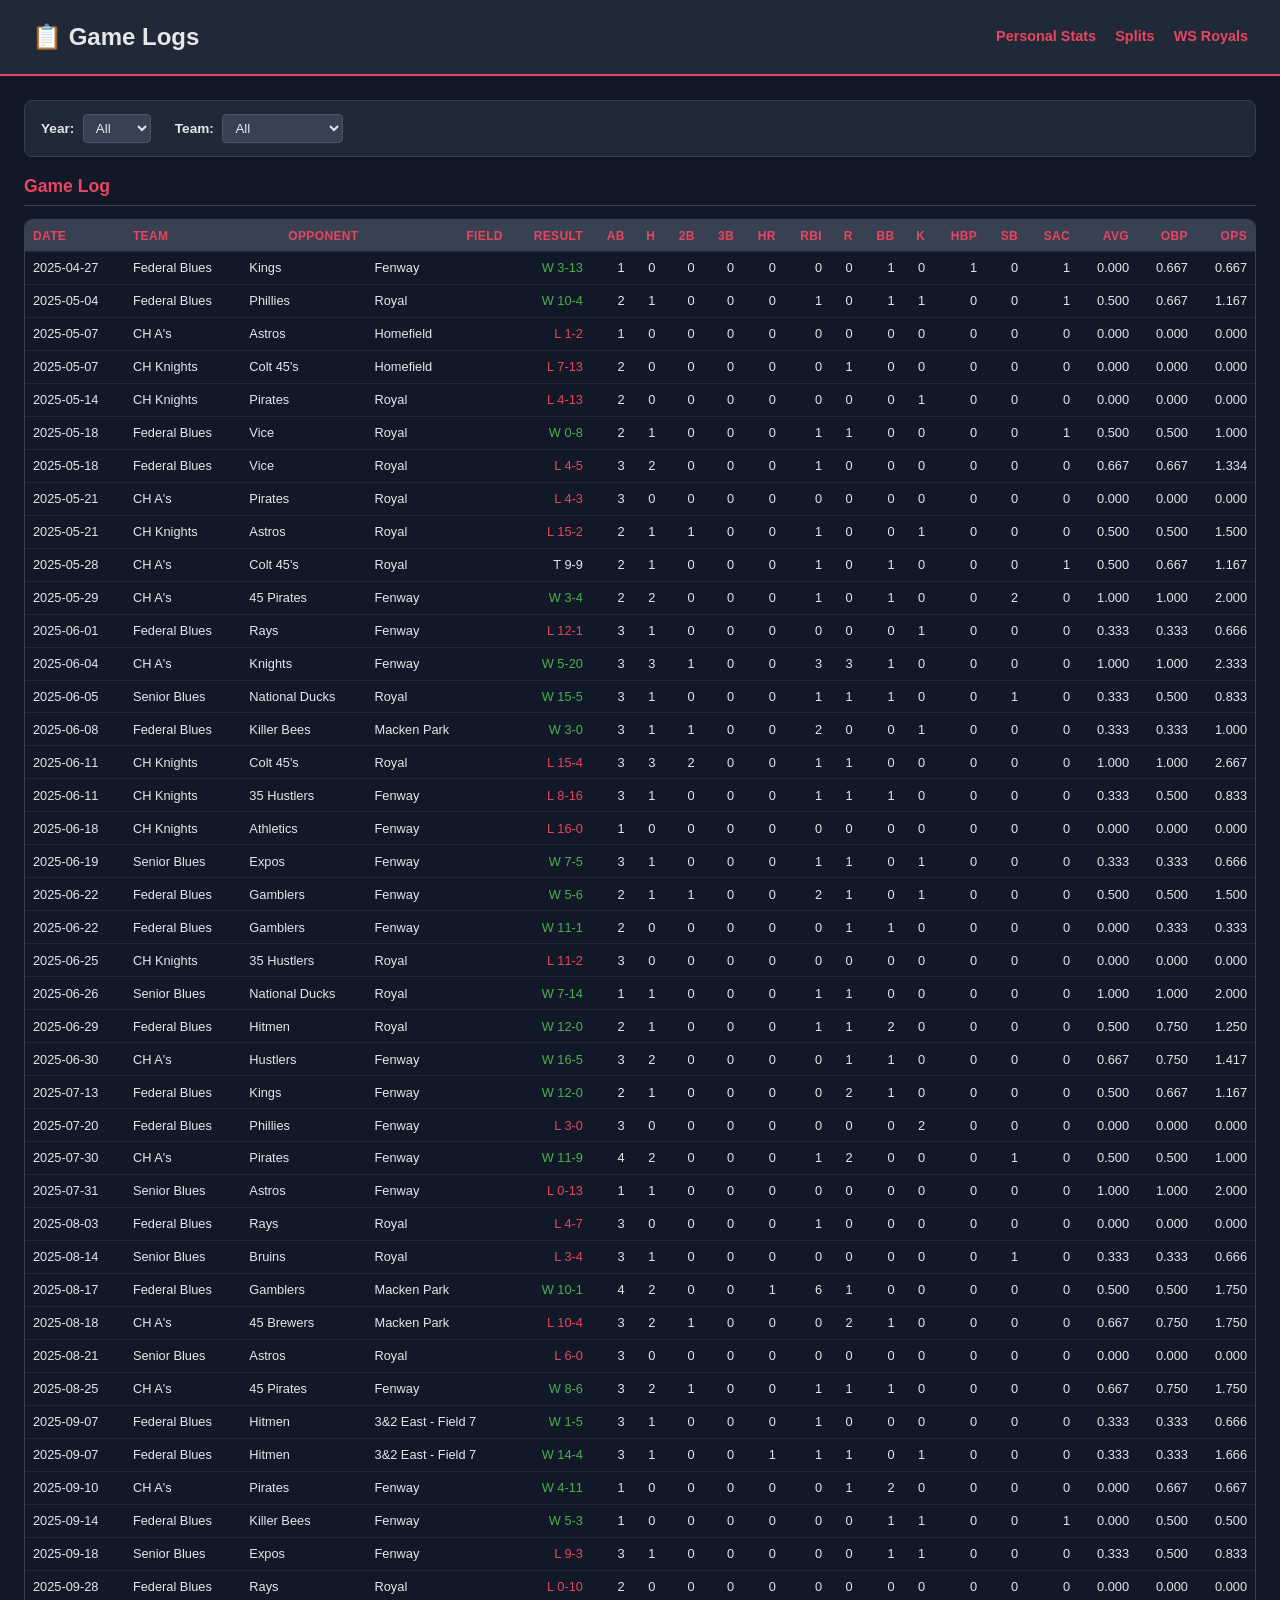
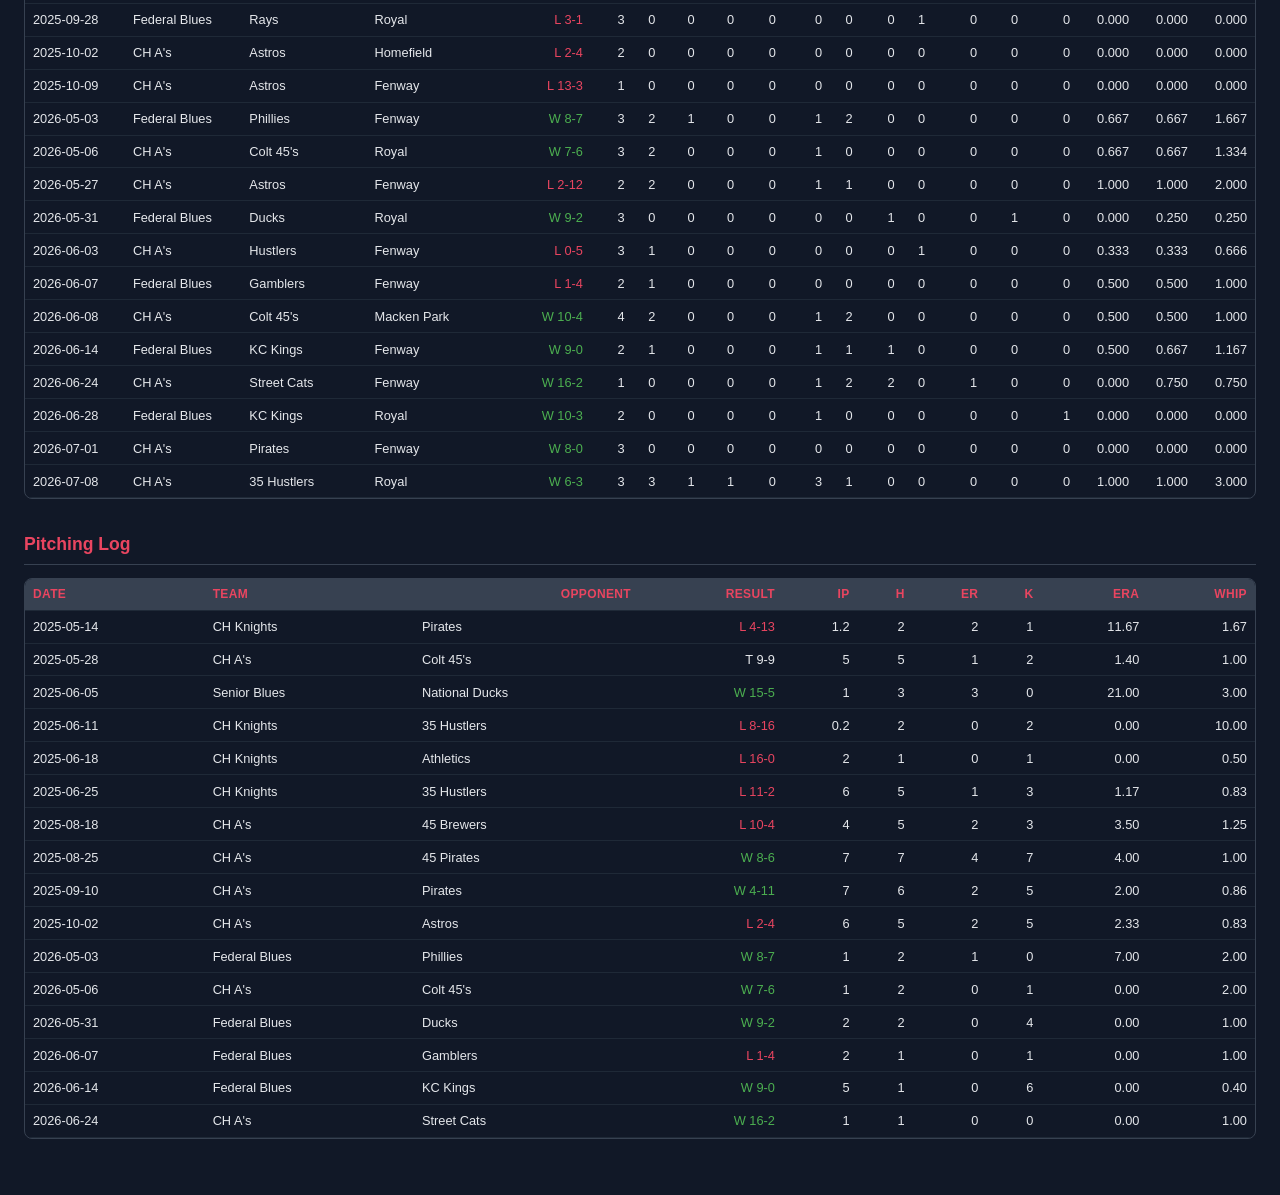
==== gamelogs/index.html @ 68cb5c36 "Splits: dedicated page, fix field/opponent names, add nav links - Created splits.html as its own pag" ====
<!DOCTYPE html>
<html lang="en">
<head>
  <meta charset="UTF-8">
  <meta name="viewport" content="width=device-width, initial-scale=1.0">
  <title>Game Logs - Baseball Stats</title>
  <link rel="stylesheet" href="../css/style.css">
</head>
<body>
  <header>
    <h1>📋 Game Logs</h1>
    <nav>
      <a href="../">Personal Stats</a>
      <a href="../splits.html">Splits</a>
      <a href="../royals/">WS Royals</a>
    </nav>
  </header>

  <main>
    <section id="filters">
      <label>Year:
        <select id="yearFilter"><option value="">All</option></select>
      </label>
      <label>Team:
        <select id="teamFilter"><option value="">All</option></select>
      </label>
    </section>

    <section id="gamelog">
      <h2>Game Log</h2>
      <div class="table-wrap">
        <table id="gamelogTable">
          <thead><tr>
            <th>Date</th><th>Team</th><th>Opponent</th><th>Field</th><th>Result</th>
            <th>AB</th><th>H</th><th>2B</th><th>3B</th><th>HR</th>
            <th>RBI</th><th>R</th><th>BB</th><th>K</th><th>HBP</th>
            <th>SB</th><th>SAC</th><th>AVG</th><th>OBP</th><th>OPS</th>
          </tr></thead>
          <tbody></tbody>
        </table>
      </div>
    </section>

    <section id="pitchingLog" style="display:none">
      <h2>Pitching Log</h2>
      <div class="table-wrap">
        <table id="pitchingLogTable">
          <thead><tr>
            <th>Date</th><th>Team</th><th>Opponent</th><th>Result</th>
            <th>IP</th><th>H</th><th>ER</th><th>K</th><th>ERA</th><th>WHIP</th>
          </tr></thead>
          <tbody></tbody>
        </table>
      </div>
    </section>
  </main>

  <script>
    const GAME_YEARS = [2025, 2026];
    let allGames = [];

    async function init() {
      const results = await Promise.all(
        GAME_YEARS.map(y => fetch(`../data/personal/games/${y}.json`).then(r => r.ok ? r.json() : []).catch(() => []))
      );
      GAME_YEARS.forEach((y, i) => {
        results[i].forEach(g => allGames.push({...g, year: y}));
      });
      populateFilters();
      render();
      document.getElementById('yearFilter').addEventListener('change', render);
      document.getElementById('teamFilter').addEventListener('change', render);
    }

    function populateFilters() {
      const years = [...new Set(allGames.map(g => g.year))].sort();
      const teams = [...new Set(allGames.map(g => g.team))].sort();
      const yf = document.getElementById('yearFilter');
      years.forEach(y => { const o = document.createElement('option'); o.value = y; o.textContent = y; yf.appendChild(o); });
      const tf = document.getElementById('teamFilter');
      teams.forEach(t => { const o = document.createElement('option'); o.value = t; o.textContent = t; tf.appendChild(o); });
    }

    function render() {
      const year = document.getElementById('yearFilter').value;
      const team = document.getElementById('teamFilter').value;
      const filtered = allGames.filter(g => {
        if (year && g.year !== +year) return false;
        if (team && g.team !== team) return false;
        return true;
      });

      // Batting
      const tbody = document.querySelector('#gamelogTable tbody');
      tbody.innerHTML = filtered.map(g => {
        const avg = g.ab ? (g.h / g.ab).toFixed(3) : '-';
        const pa = g.ab + (g.bb || 0) + (g.hb || 0);
        const obp = pa ? ((g.h + (g.bb || 0) + (g.hb || 0)) / pa).toFixed(3) : '-';
        const tb = g.h + (g['2b'] || 0) + 2 * (g['3b'] || 0) + 3 * (g.hr || 0);
        const slg = g.ab ? tb / g.ab : 0;
        const ops = pa ? (parseFloat(obp) + slg).toFixed(3) : '-';
        const cls = g.result && g.result.startsWith('W') ? 'color:#4caf50' : g.result && g.result.startsWith('L') ? 'color:#e94560' : '';
        return `<tr>
          <td style="text-align:left">${g.date}</td><td style="text-align:left">${g.team}</td>
          <td style="text-align:left">${g.opponent}</td><td style="text-align:left">${g.field || ''}</td>
          <td style="${cls}">${g.result || ''}</td>
          <td>${g.ab}</td><td>${g.h}</td><td>${g['2b']}</td><td>${g['3b']}</td><td>${g.hr}</td>
          <td>${g.rbi}</td><td>${g.r}</td><td>${g.bb}</td><td>${g.k}</td><td>${g.hb}</td>
          <td>${g.sb}</td><td>${g.s}</td><td>${avg}</td><td>${obp}</td><td>${ops}</td>
        </tr>`;
      }).join('');

      // Pitching
      const pitched = filtered.filter(g => g.pitching);
      const pitchSection = document.getElementById('pitchingLog');
      if (pitched.length) {
        pitchSection.style.display = '';
        const ptbody = document.querySelector('#pitchingLogTable tbody');
        ptbody.innerHTML = pitched.map(g => {
          const p = g.pitching;
          const era = p.ip ? ((p.er * 7) / p.ip).toFixed(2) : '-';
          const whip = p.ip ? ((p.h + (p.bb || 0)) / p.ip).toFixed(2) : '-';
          const cls = g.result && g.result.startsWith('W') ? 'color:#4caf50' : g.result && g.result.startsWith('L') ? 'color:#e94560' : '';
          return `<tr>
            <td style="text-align:left">${g.date}</td><td style="text-align:left">${g.team}</td>
            <td style="text-align:left">${g.opponent}</td><td style="${cls}">${g.result || ''}</td>
            <td>${p.ip}</td><td>${p.h}</td><td>${p.er}</td><td>${p.k}</td><td>${era}</td><td>${whip}</td>
          </tr>`;
        }).join('');
      } else {
        pitchSection.style.display = 'none';
      }
    }

    init();
  </script>
</body>
</html>
---- css/style.css ----
* { margin: 0; padding: 0; box-sizing: border-box; }

body {
  font-family: -apple-system, BlinkMacSystemFont, 'Segoe UI', sans-serif;
  background: #111827;
  color: #e5e7eb;
  line-height: 1.5;
}

header {
  background: #1f2937;
  padding: 1.2rem 2rem;
  border-bottom: 2px solid #e94560;
  display: flex;
  align-items: center;
  justify-content: space-between;
  flex-wrap: wrap;
  gap: 0.5rem;
}

header h1 { font-size: 1.5rem; }

nav { display: flex; gap: 1.2rem; flex-wrap: wrap; }
nav a {
  color: #e94560;
  text-decoration: none;
  font-weight: 600;
  font-size: 0.9rem;
}
nav a:hover { text-decoration: underline; }

main { max-width: 1400px; margin: 0 auto; padding: 1.5rem; }

/* Hero */
.hero {
  display: grid;
  grid-template-columns: repeat(auto-fit, minmax(100px, 1fr));
  gap: 0.6rem;
  margin-bottom: 1.5rem;
  padding: 1rem;
  background: #1f2937;
  border-radius: 10px;
  border: 1px solid #374151;
}

.hero .stat-card {
  background: transparent;
  padding: 0.5rem;
}

/* Tabs */
.tabs {
  display: flex;
  gap: 0;
  margin-bottom: 1.5rem;
  border-bottom: 2px solid #374151;
}

.tab-btn {
  padding: 0.7rem 1.5rem;
  background: transparent;
  border: none;
  color: #9ca3af;
  font-size: 0.95rem;
  font-weight: 600;
  cursor: pointer;
  border-bottom: 2px solid transparent;
  margin-bottom: -2px;
  transition: color 0.2s, border-color 0.2s;
}

.tab-btn:hover { color: #e5e7eb; }
.tab-btn.active {
  color: #e94560;
  border-bottom-color: #e94560;
}

.tab-content { display: none; }
.tab-content.active { display: block; }

/* Sections */
section { margin-bottom: 2rem; }

h2 {
  color: #e94560;
  margin-bottom: 0.8rem;
  font-size: 1.1rem;
  border-bottom: 1px solid #374151;
  padding-bottom: 0.4rem;
}

/* Filters */
#filters {
  display: flex;
  gap: 1.5rem;
  align-items: center;
  flex-wrap: wrap;
  padding: 0.8rem 1rem;
  background: #1f2937;
  border-radius: 8px;
  margin-bottom: 1rem;
  border: 1px solid #374151;
}

#filters label { font-weight: 600; font-size: 0.85rem; }

#filters select, #filters input[type="checkbox"] {
  background: #374151;
  color: #e5e7eb;
  border: 1px solid #4b5563;
  padding: 0.3rem 0.5rem;
  border-radius: 4px;
  margin-left: 0.3rem;
}

/* Tables */
.table-wrap { overflow-x: auto; border-radius: 8px; border: 1px solid #374151; }

table {
  width: 100%;
  border-collapse: collapse;
  font-size: 0.8rem;
}

th, td {
  padding: 0.4rem 0.5rem;
  text-align: right;
  white-space: nowrap;
  border-bottom: 1px solid #1f2937;
}

th {
  background: #374151;
  color: #e94560;
  cursor: pointer;
  position: sticky;
  top: 0;
  user-select: none;
  font-size: 0.75rem;
  text-transform: uppercase;
  letter-spacing: 0.03em;
}
th:hover { background: #4b5563; }
th.sort-asc::after { content: ' ▲'; }
th.sort-desc::after { content: ' ▼'; }

td:first-child, th:first-child,
td:nth-child(2), th:nth-child(2) { text-align: left; }

tr:hover { background: #1f2937; }
tr.total-row { background: #374151; font-weight: 700; }
tr.champ-row { border-left: 3px solid gold; }
tr.expandable:hover { background: #4b5563; }

/* Stat Cards */
#totalsCard, #pitchingTotalsCard, .totals-card-grid {
  display: grid;
  grid-template-columns: repeat(auto-fill, minmax(100px, 1fr));
  gap: 0.6rem;
}

.stat-card {
  background: #1f2937;
  padding: 0.7rem;
  border-radius: 8px;
  text-align: center;
  border: 1px solid #374151;
}
.stat-card .label { font-size: 0.7rem; color: #9ca3af; text-transform: uppercase; letter-spacing: 0.05em; }
.stat-card .value { font-size: 1.3rem; font-weight: 700; color: #e94560; }

@media (max-width: 768px) {
  header { padding: 1rem; flex-direction: column; align-items: flex-start; }
  main { padding: 0.75rem; }
  #filters { flex-direction: column; gap: 0.5rem; }
  table { font-size: 0.7rem; }
  th, td { padding: 0.3rem 0.4rem; }
  .hero { grid-template-columns: repeat(3, 1fr); }
  .tab-btn { padding: 0.5rem 1rem; font-size: 0.85rem; }
}

/* Split tabs */
.split-tab {
  padding: 6px 14px;
  border-radius: 4px;
  border: 1px solid #444;
  background: transparent;
  color: #ccc;
  font-size: 0.85rem;
  cursor: pointer;
  transition: all 0.15s;
}
.split-tab:hover { background: #333; color: #fff; }
.split-tab.active { background: #4caf50; color: #fff; border-color: #4caf50; }
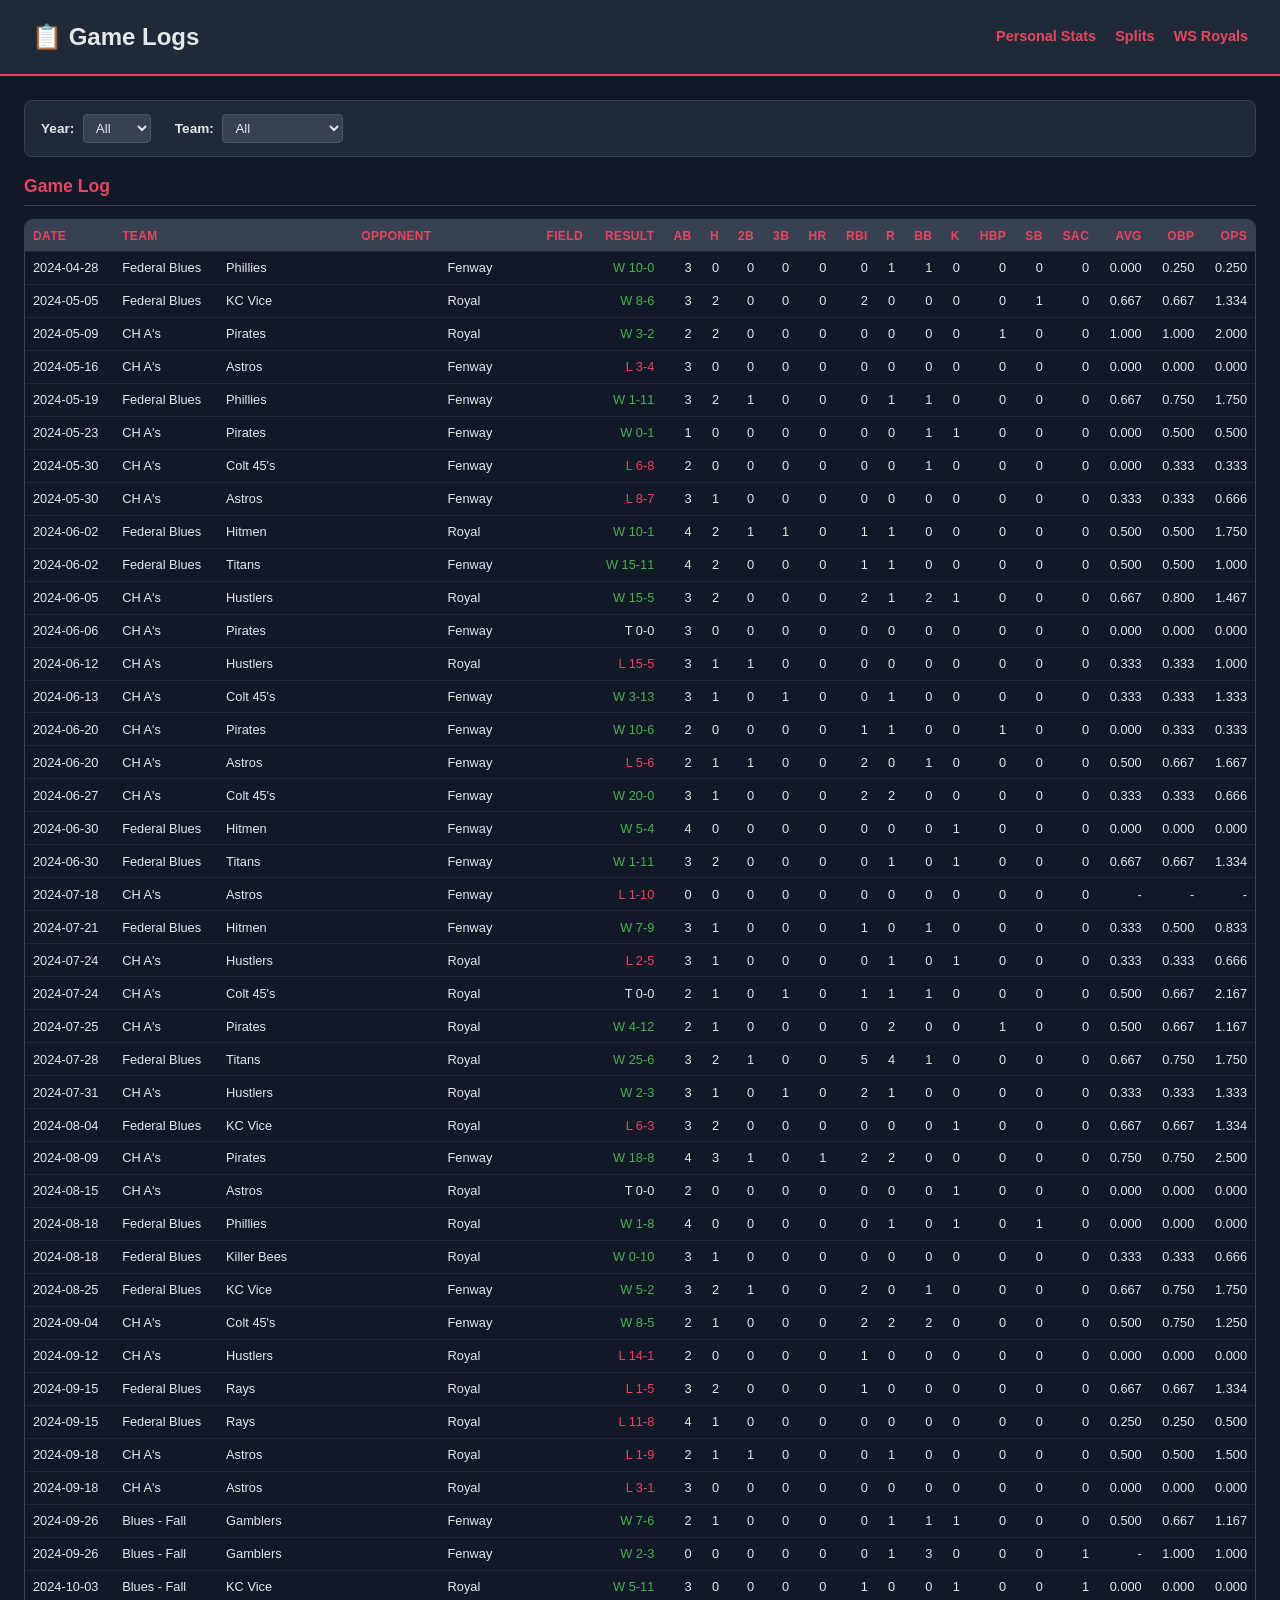
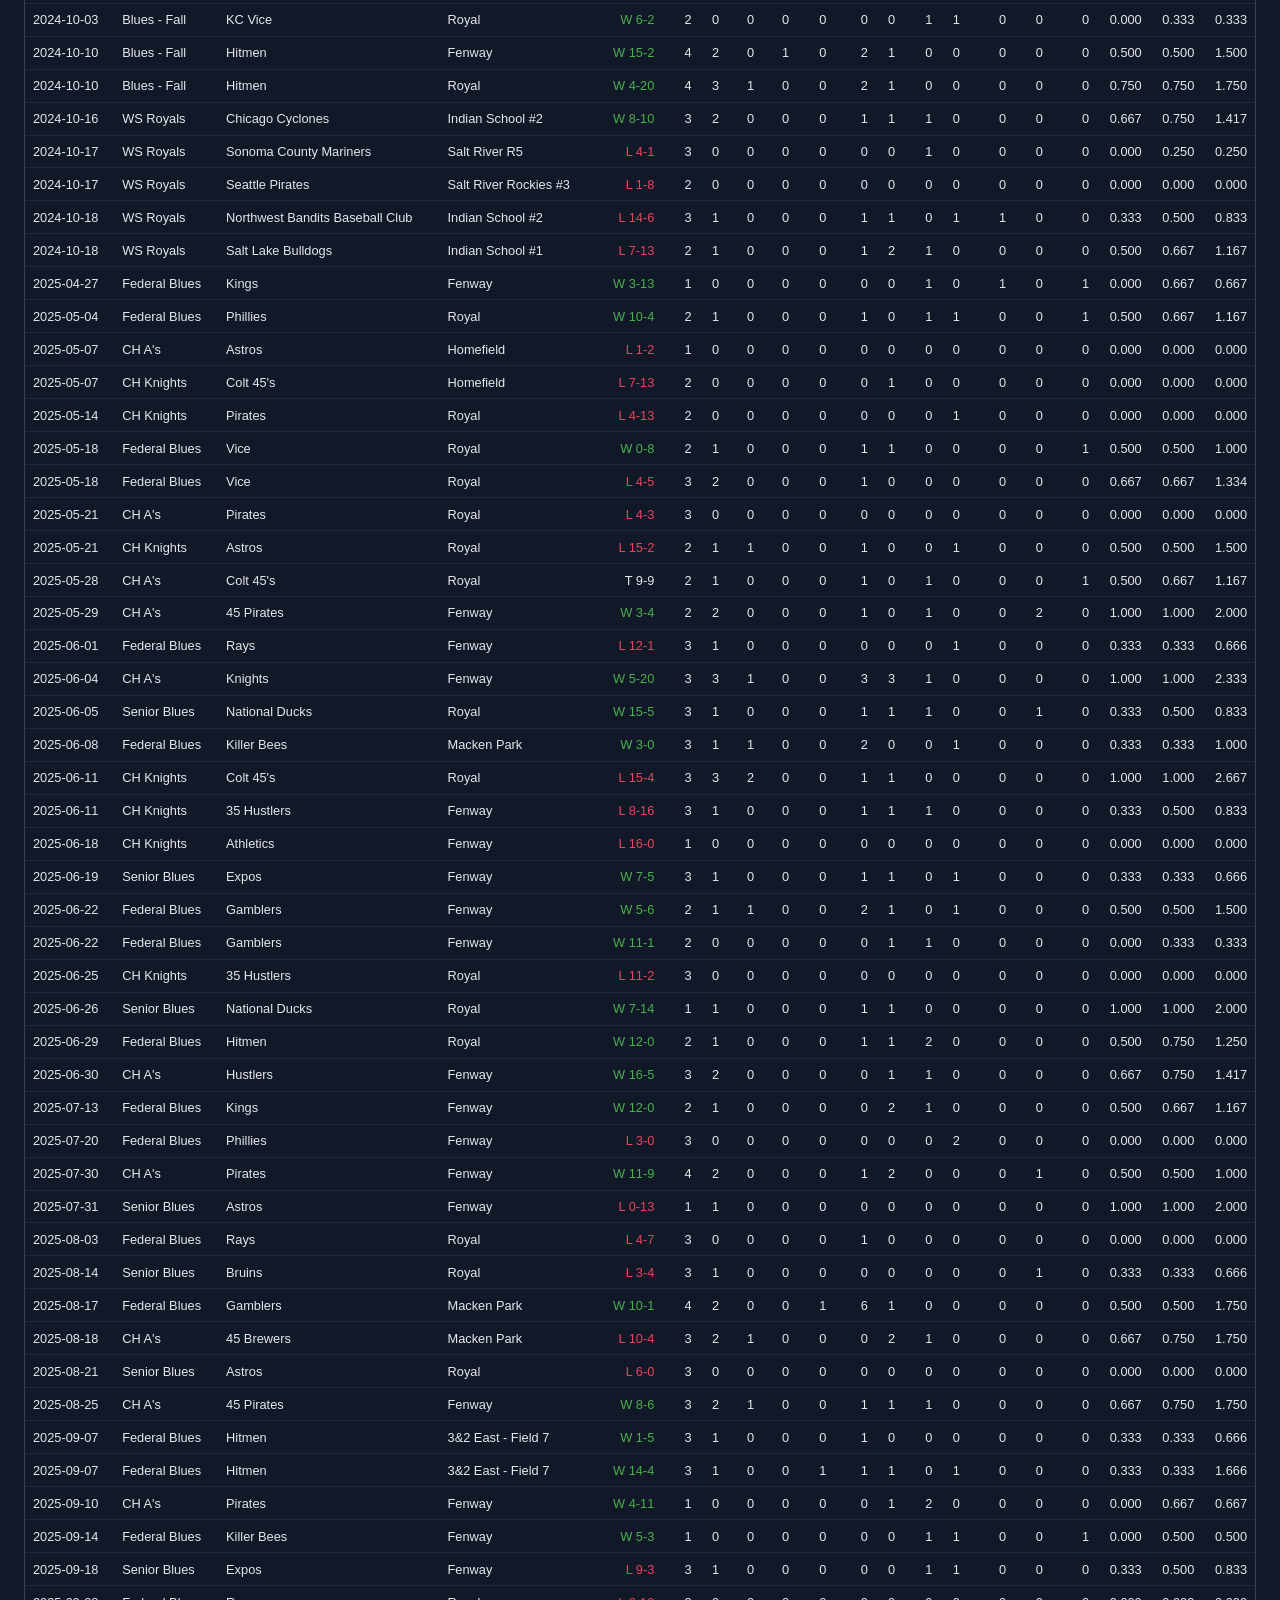
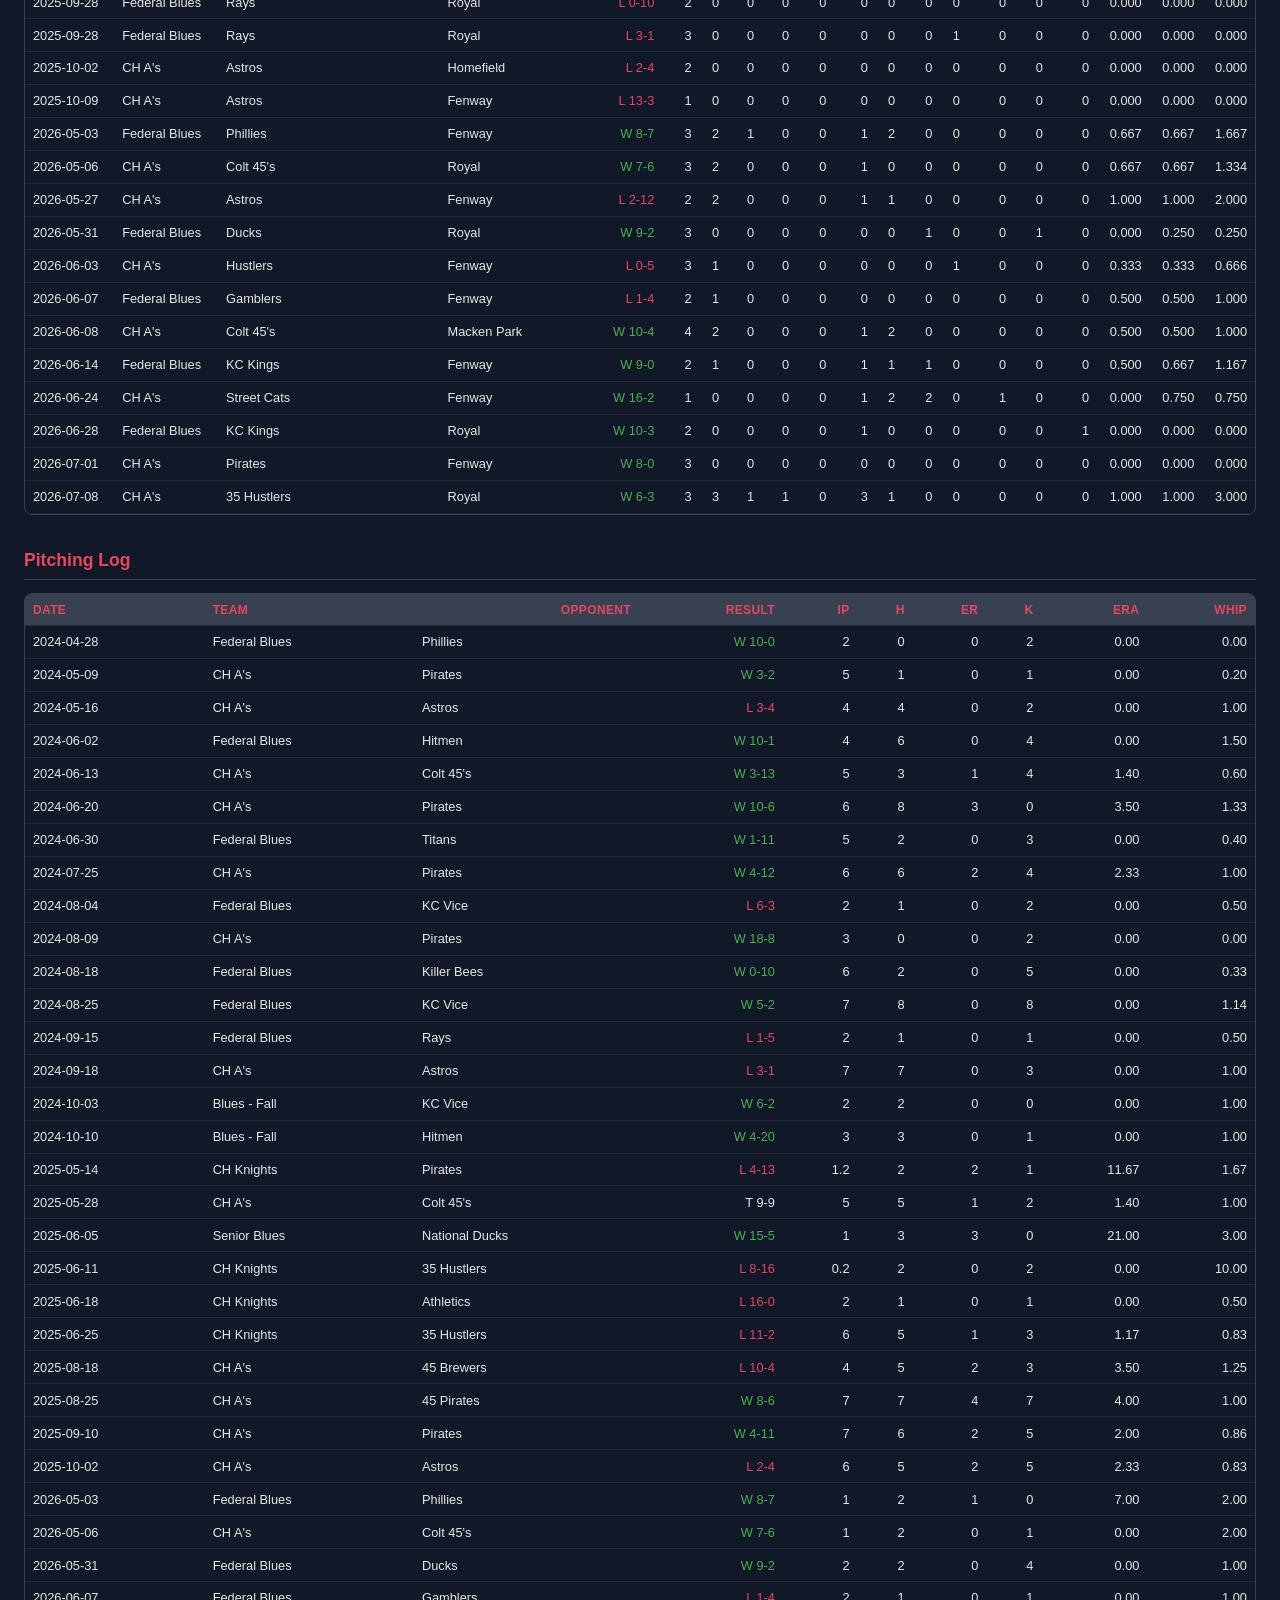
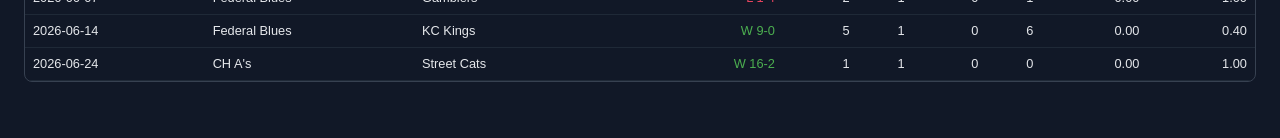
==== commit 6932e096: "Add 2024 game logs (49 games) + centralize GAME_YEARS in js/config.js - 2024: CH A's (23g), Federal " ====
--- a/gamelogs/index.html
+++ b/gamelogs/index.html
@@ -55,8 +55,9 @@
     </section>
   </main>
 
+  <script src="../js/config.js"></script>
   <script>
-    const GAME_YEARS = [2025, 2026];
+    // GAME_YEARS loaded from config.js
     let allGames = [];
 
     async function init() {
--- a/css/style.css
+++ b/css/style.css
@@ -192,3 +192,7 @@
 }
 .split-tab:hover { background: #333; color: #fff; }
 .split-tab.active { background: #4caf50; color: #fff; border-color: #4caf50; }
+
+/* Sortable headers */
+.sortable { cursor: pointer; user-select: none; }
+.sortable:hover { color: #4caf50; }
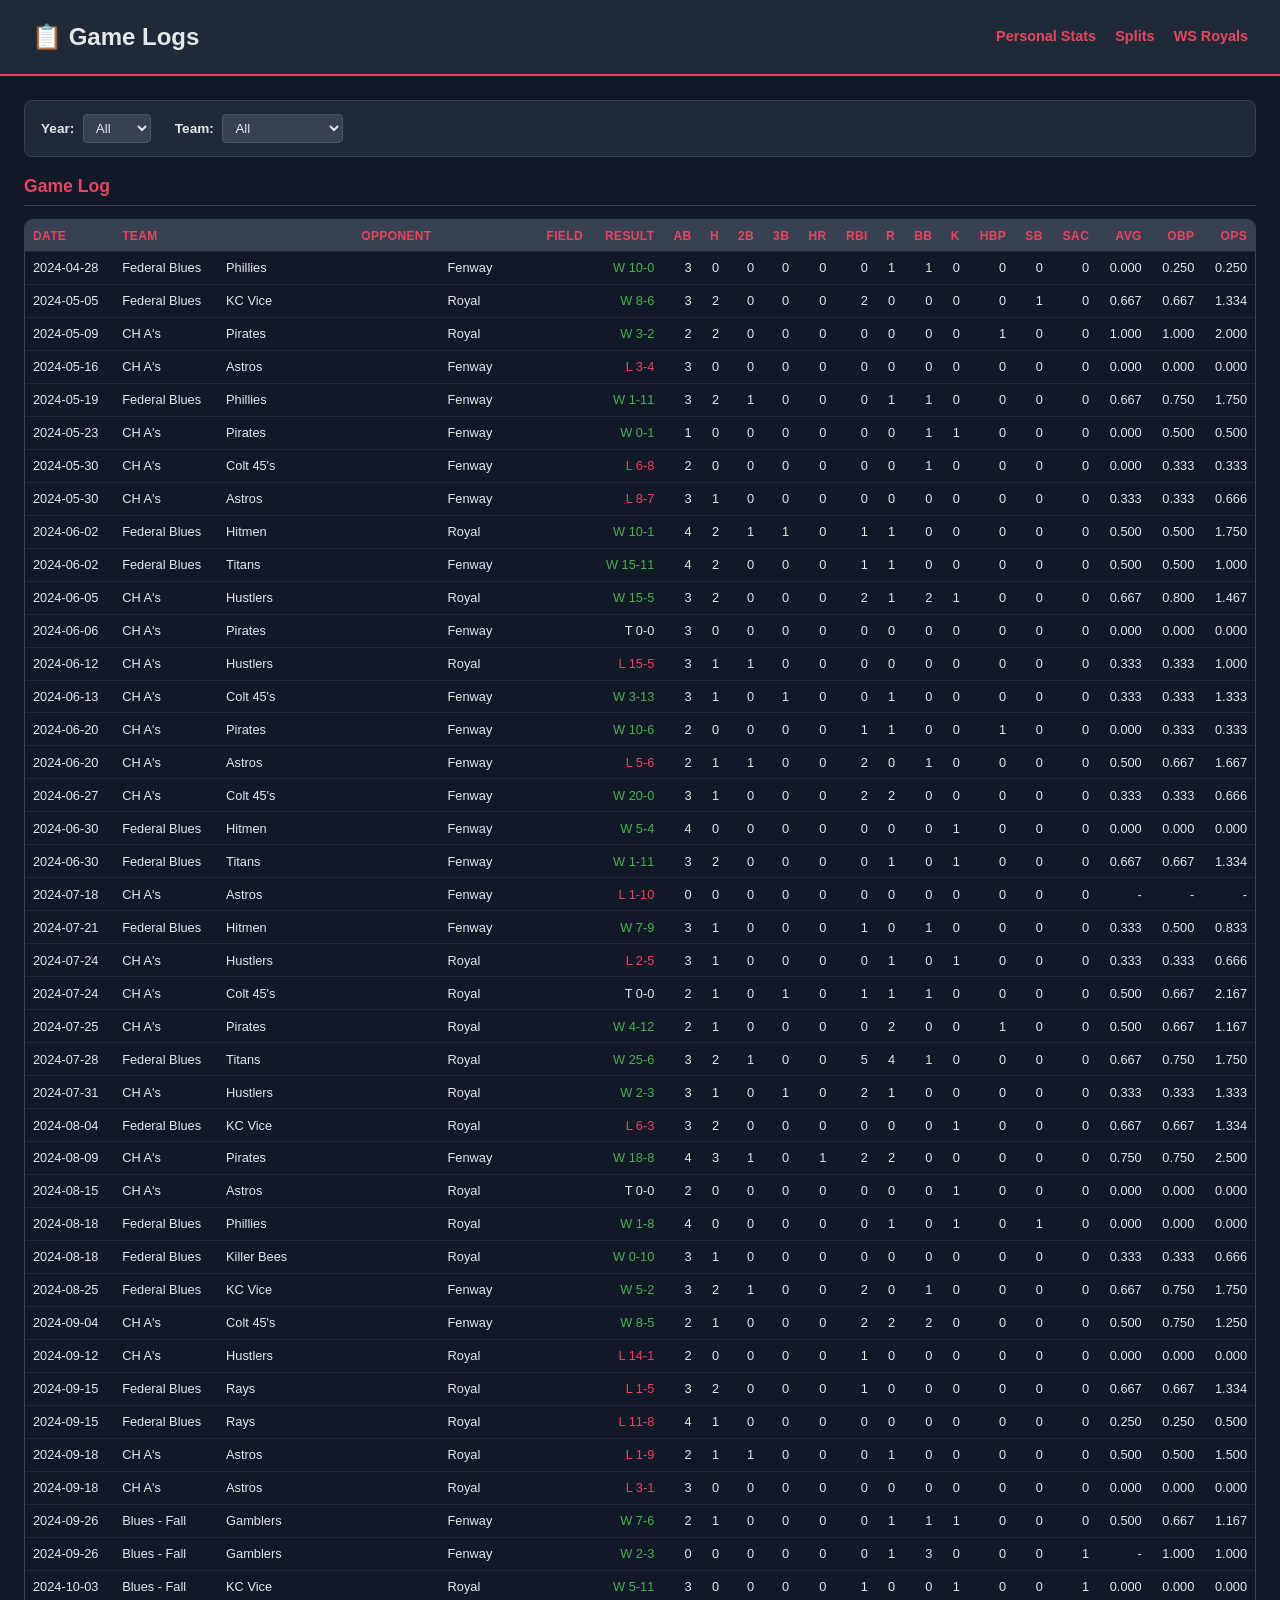
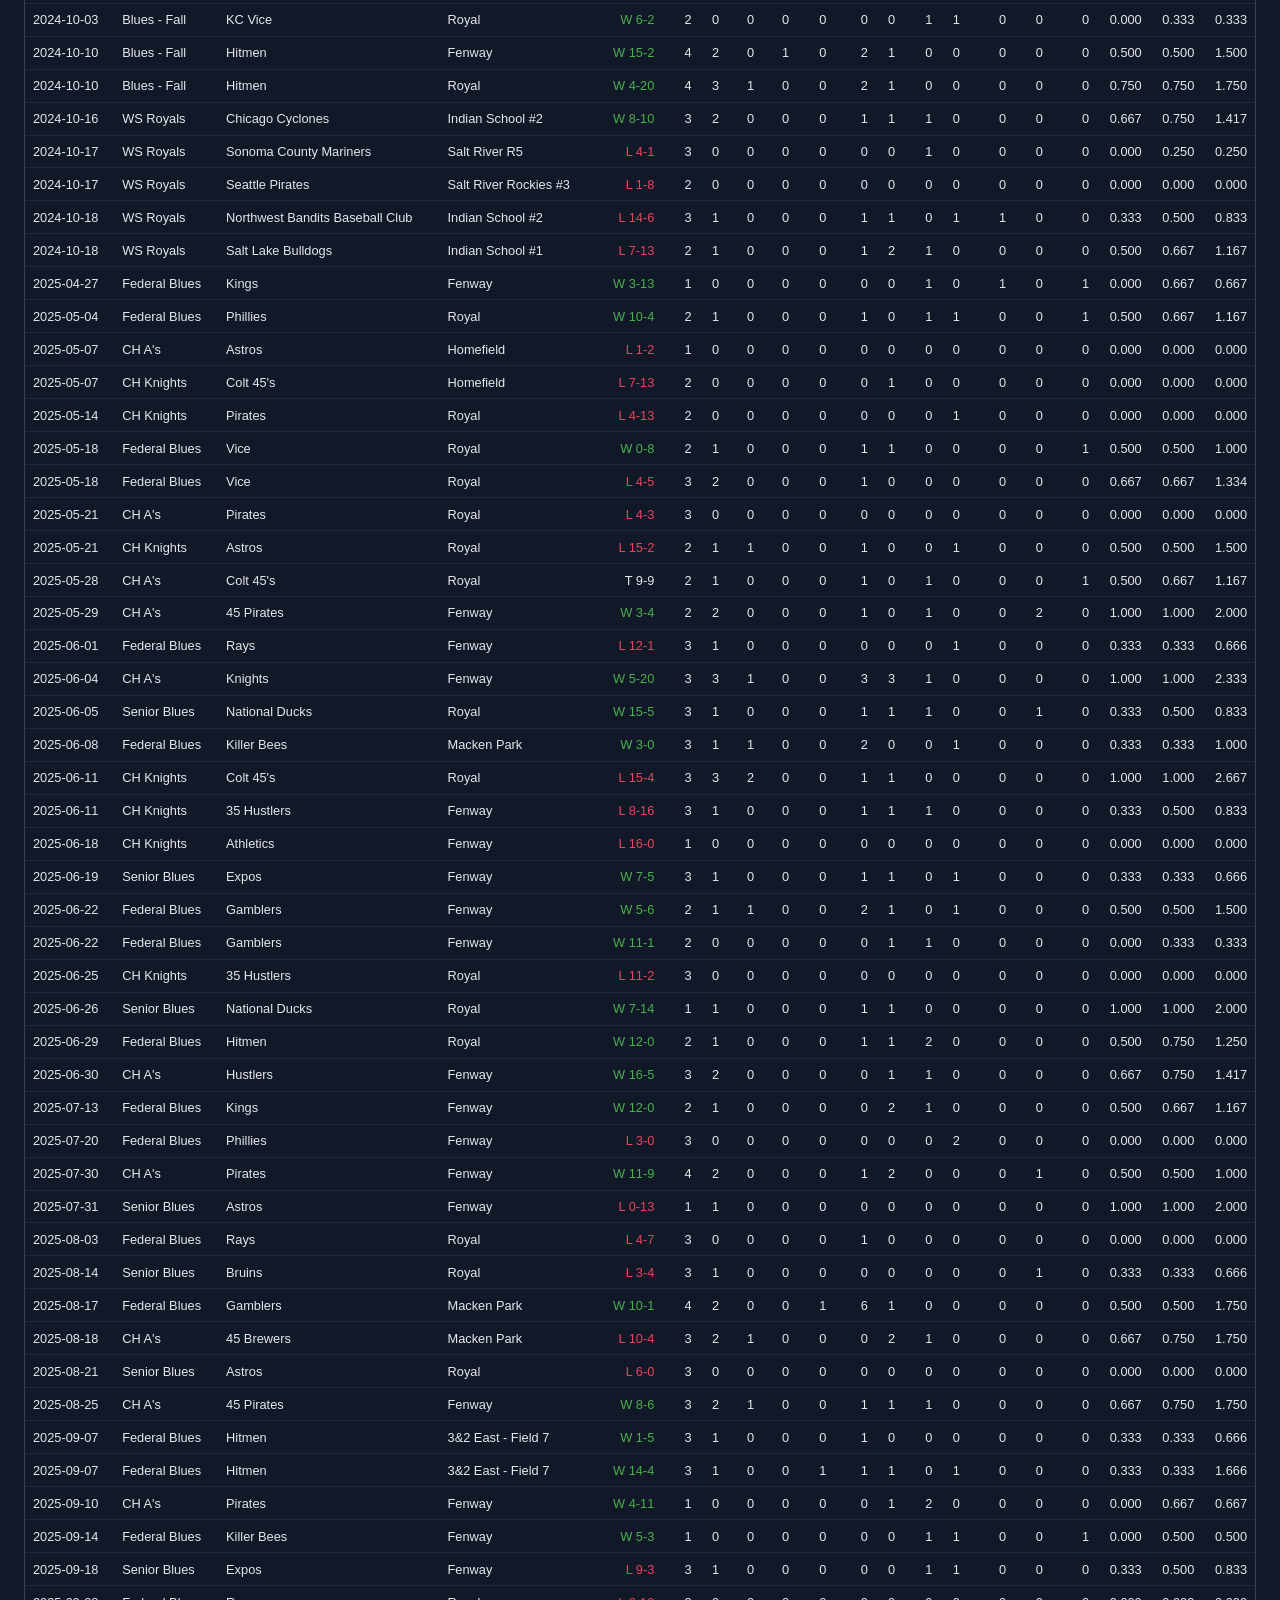
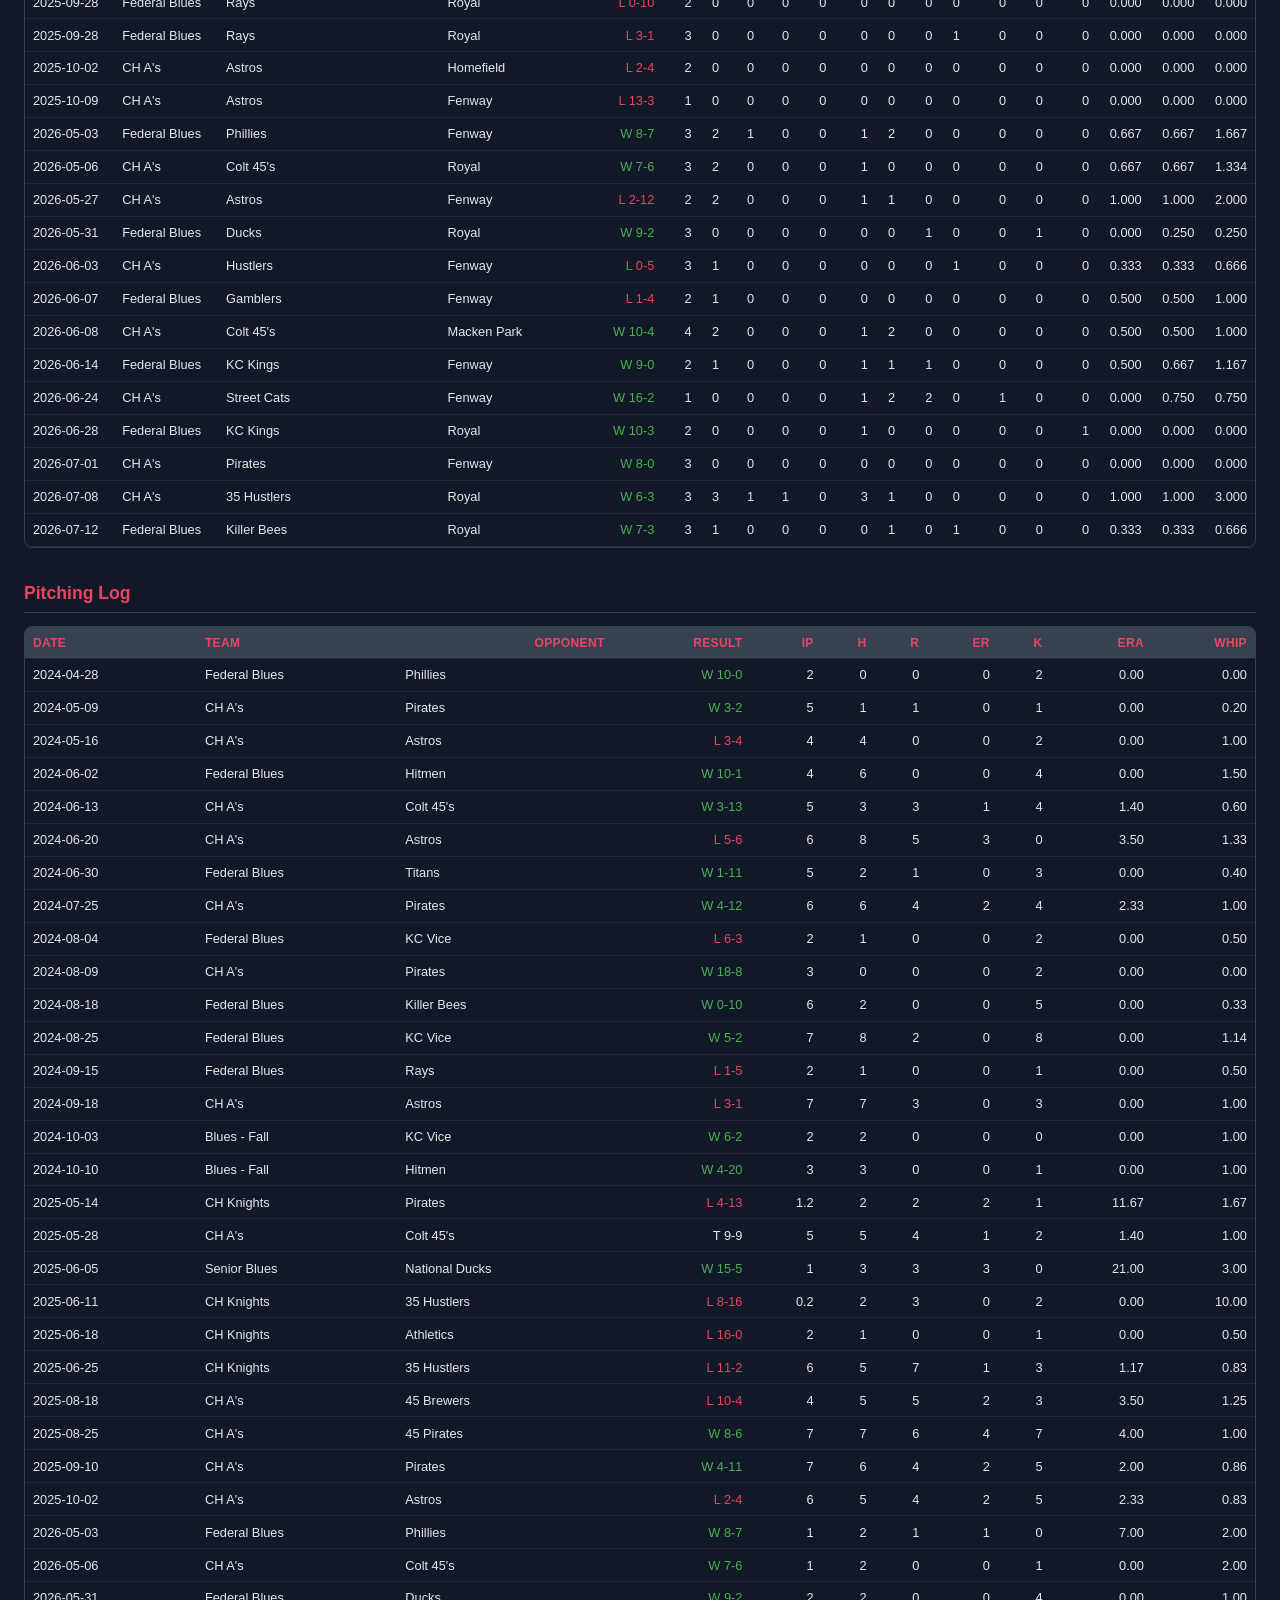
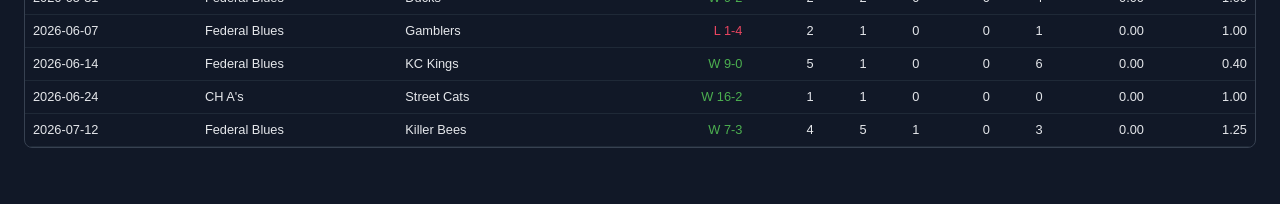
==== commit 5ee522de: "Add R column to pitching log display (was only showing ER)" ====
--- a/gamelogs/index.html
+++ b/gamelogs/index.html
@@ -47,7 +47,7 @@
         <table id="pitchingLogTable">
           <thead><tr>
             <th>Date</th><th>Team</th><th>Opponent</th><th>Result</th>
-            <th>IP</th><th>H</th><th>ER</th><th>K</th><th>ERA</th><th>WHIP</th>
+            <th>IP</th><th>H</th><th>R</th><th>ER</th><th>K</th><th>ERA</th><th>WHIP</th>
           </tr></thead>
           <tbody></tbody>
         </table>
@@ -125,7 +125,7 @@
           return `<tr>
             <td style="text-align:left">${g.date}</td><td style="text-align:left">${g.team}</td>
             <td style="text-align:left">${g.opponent}</td><td style="${cls}">${g.result || ''}</td>
-            <td>${p.ip}</td><td>${p.h}</td><td>${p.er}</td><td>${p.k}</td><td>${era}</td><td>${whip}</td>
+            <td>${p.ip}</td><td>${p.h}</td><td>${p.r || 0}</td><td>${p.er}</td><td>${p.k}</td><td>${era}</td><td>${whip}</td>
           </tr>`;
         }).join('');
       } else {
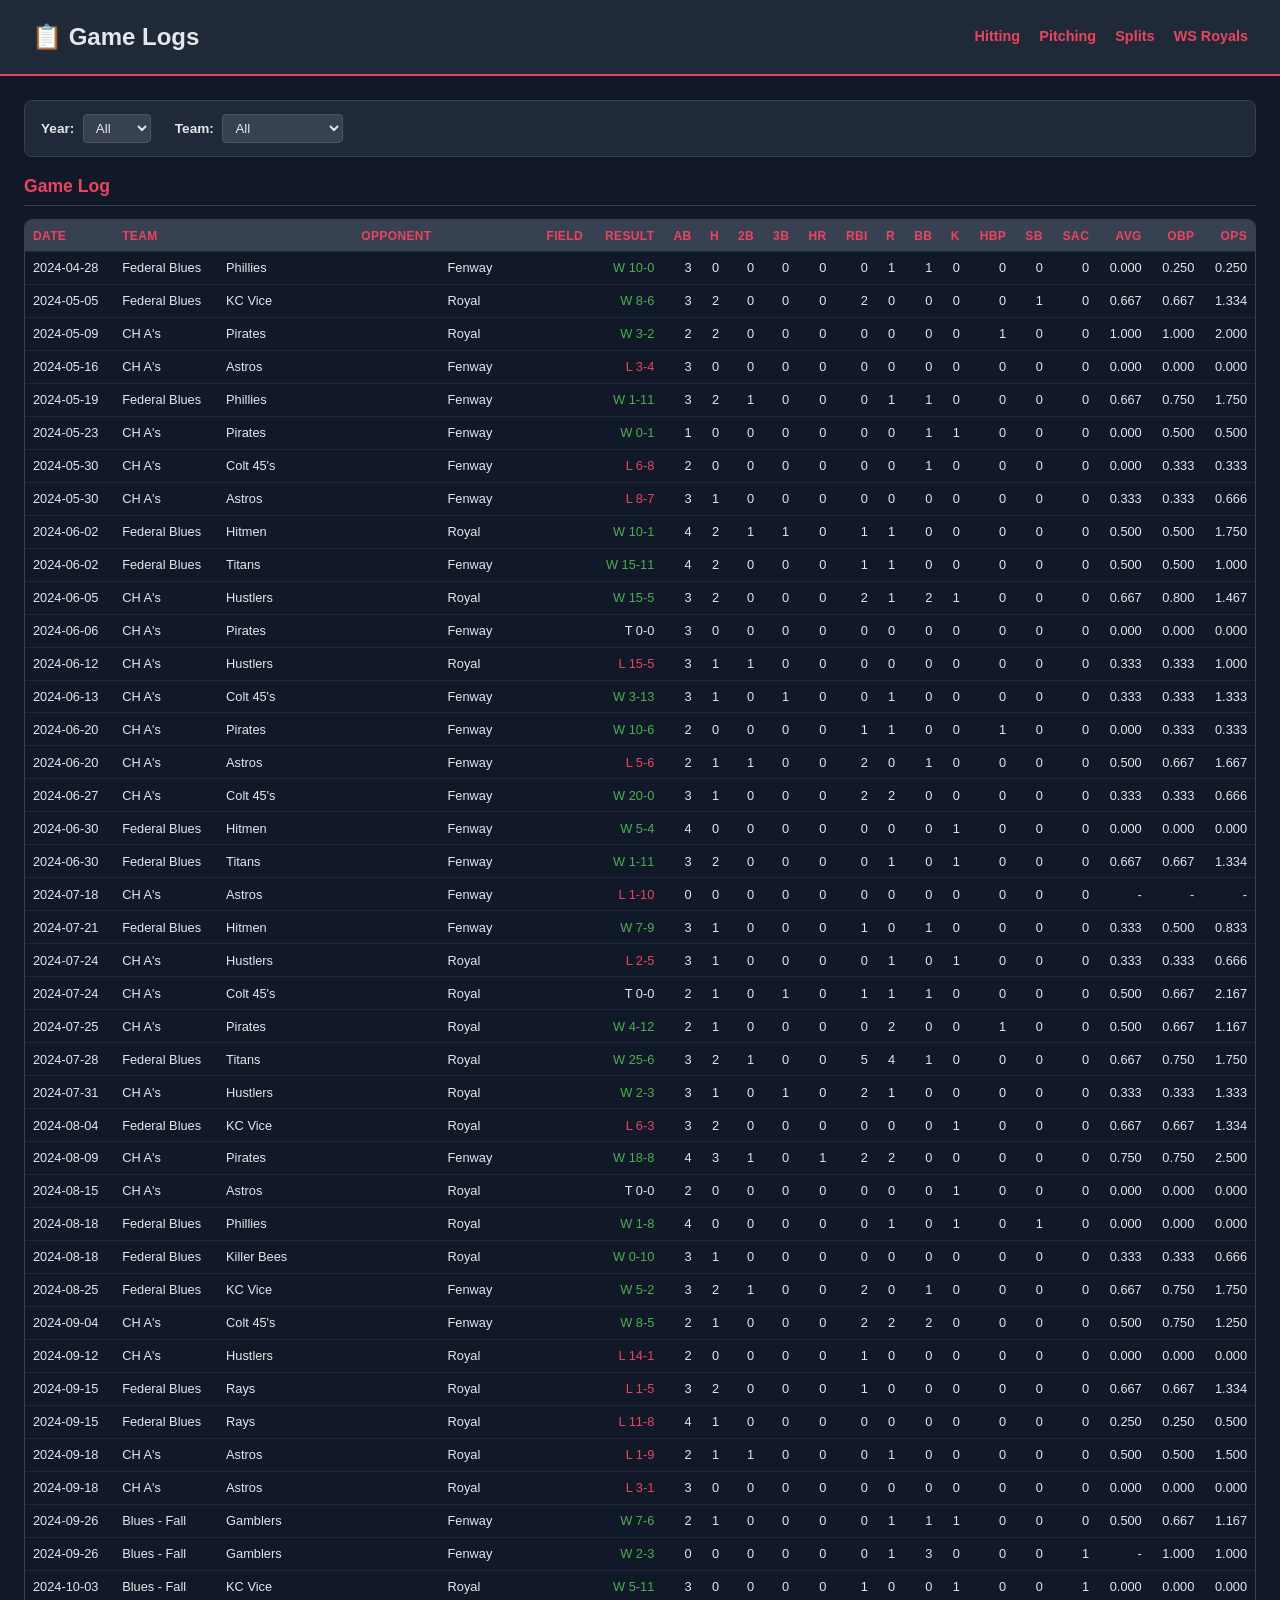
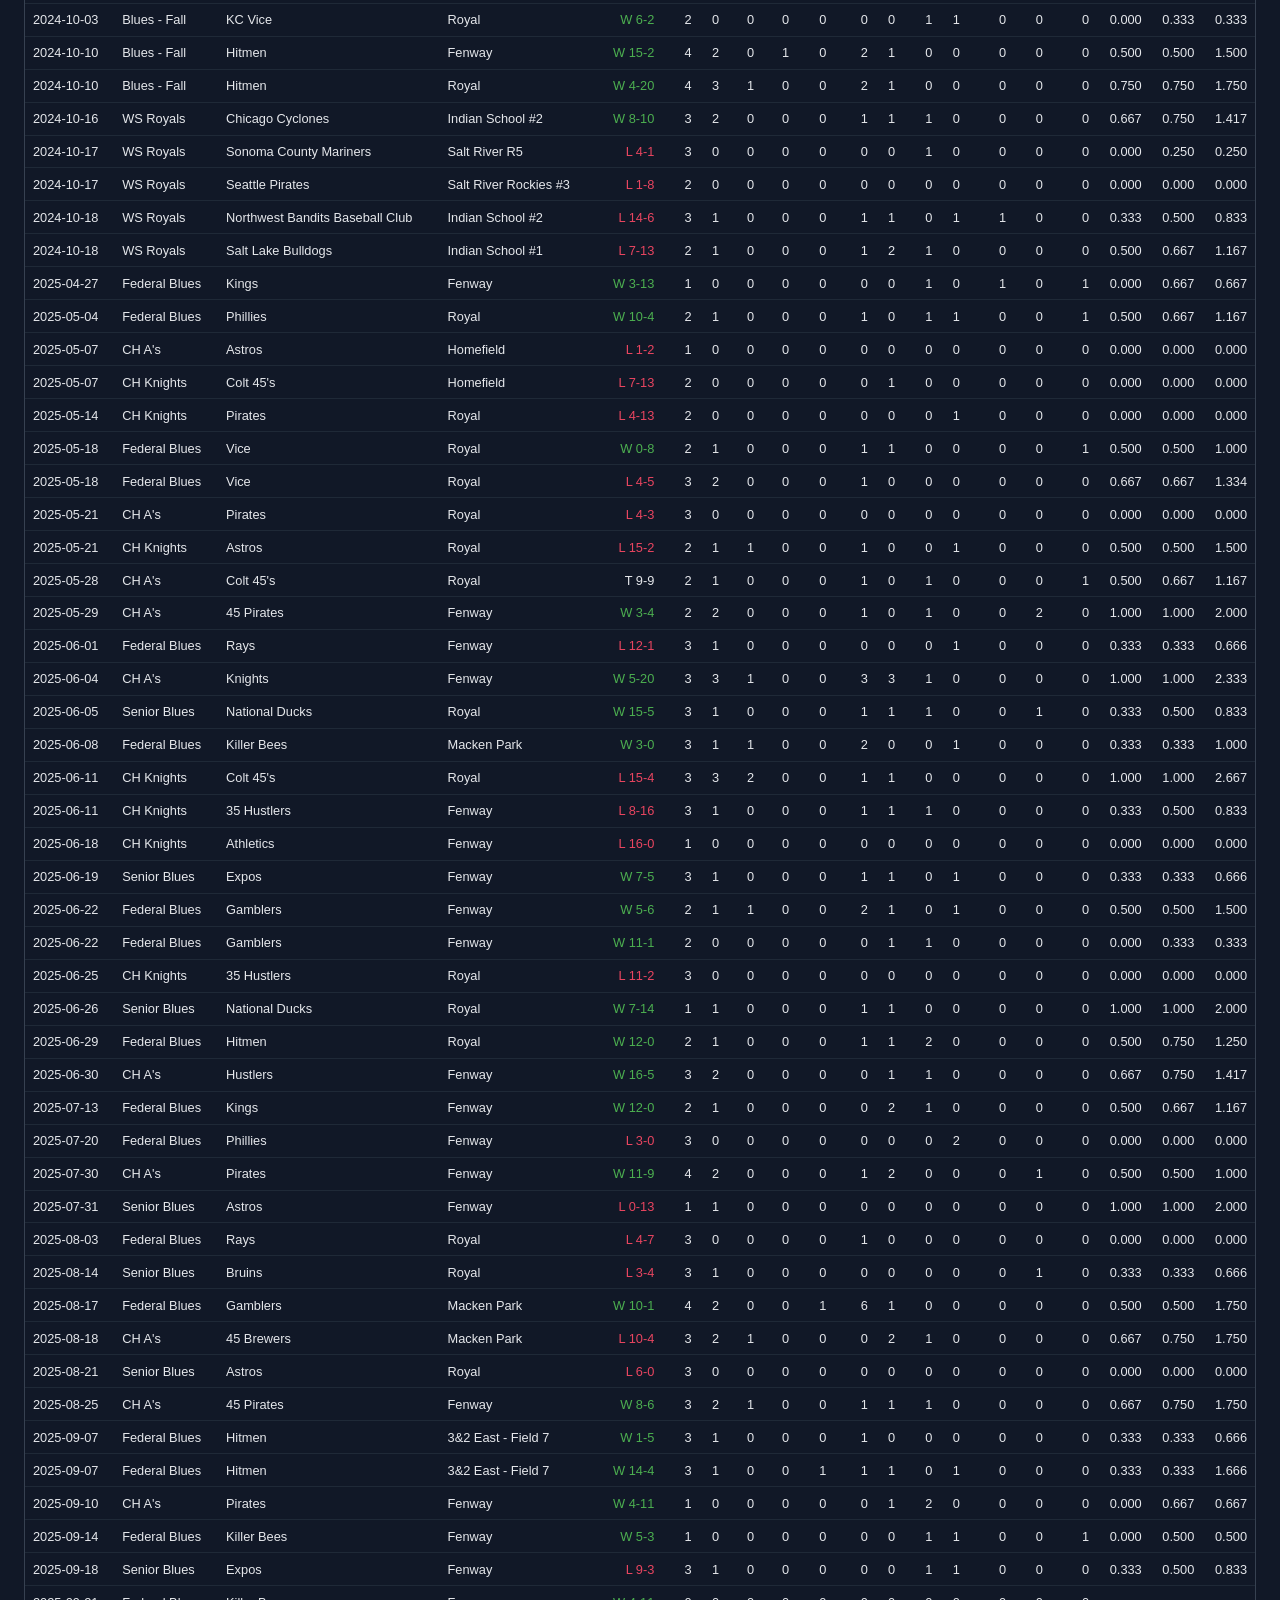
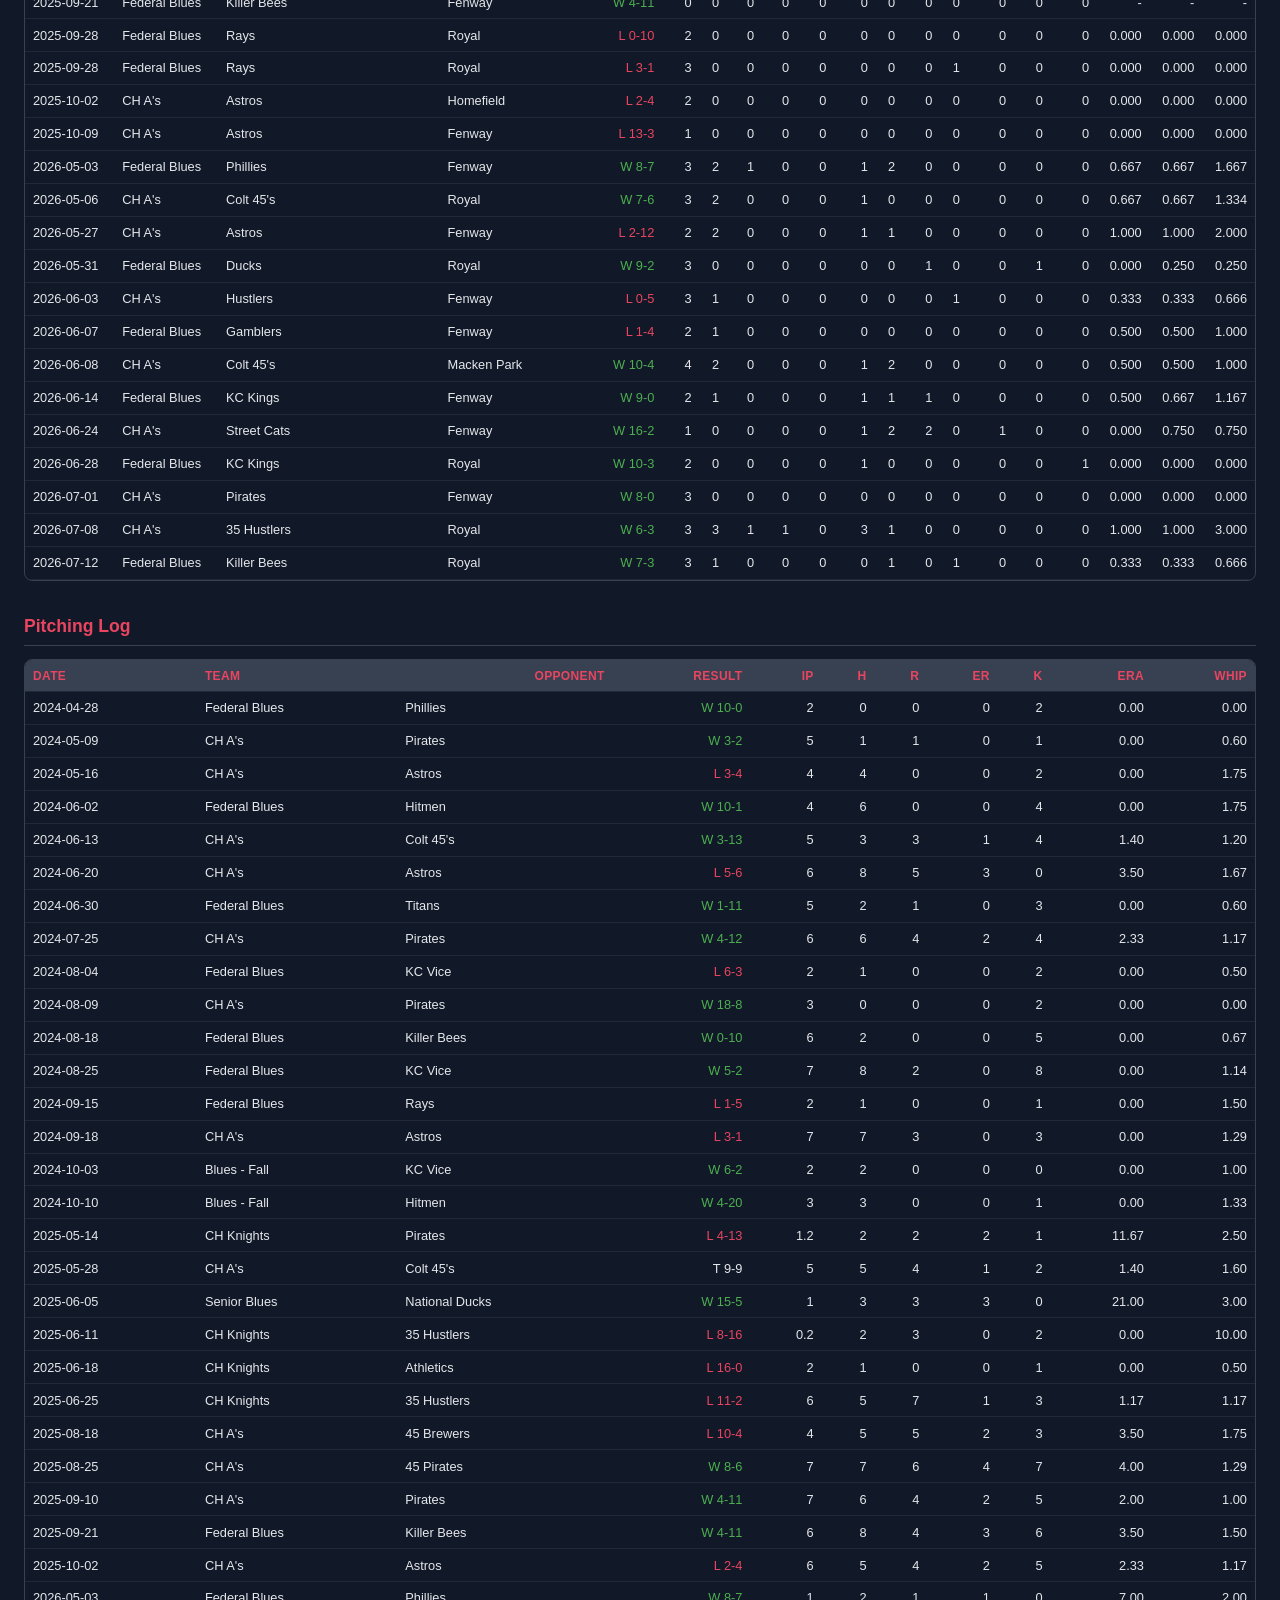
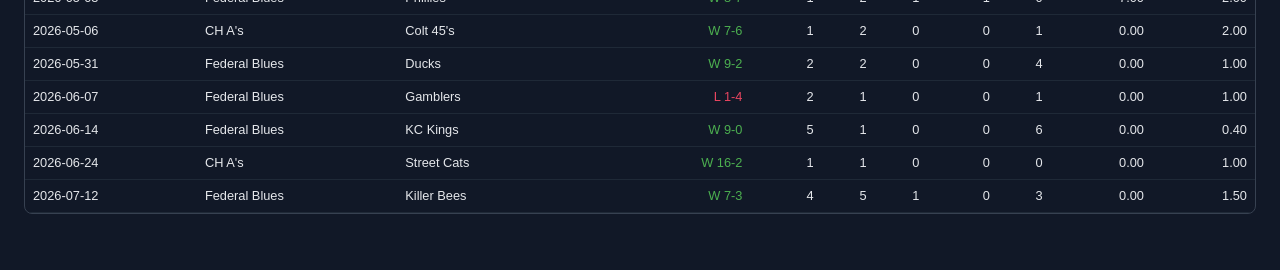
==== commit 4de99e68: "Split into Hitting + Pitching pages, current season in hero card - index.html is now the Hitting pag" ====
--- a/gamelogs/index.html
+++ b/gamelogs/index.html
@@ -10,7 +10,8 @@
   <header>
     <h1>📋 Game Logs</h1>
     <nav>
-      <a href="../">Personal Stats</a>
+      <a href="../">Hitting</a>
+      <a href="../pitching.html">Pitching</a>
       <a href="../splits.html">Splits</a>
       <a href="../royals/">WS Royals</a>
     </nav>
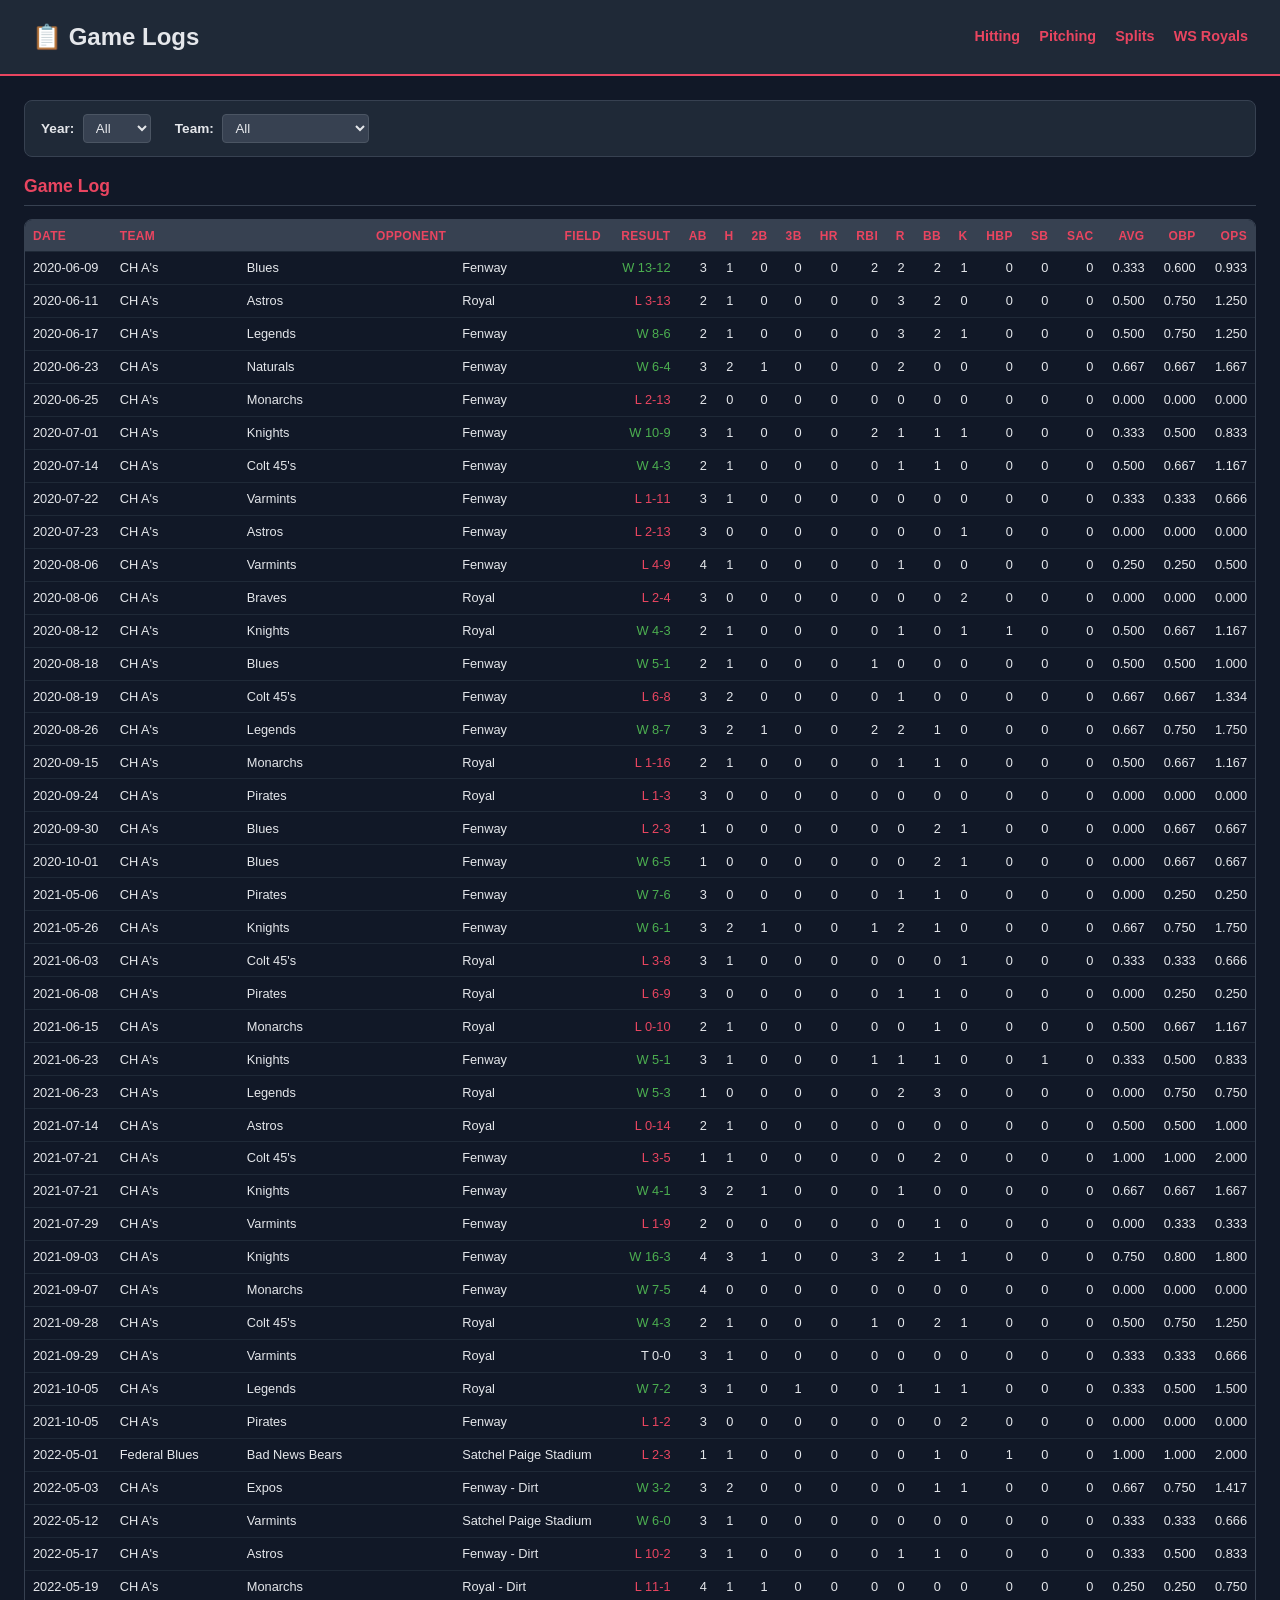
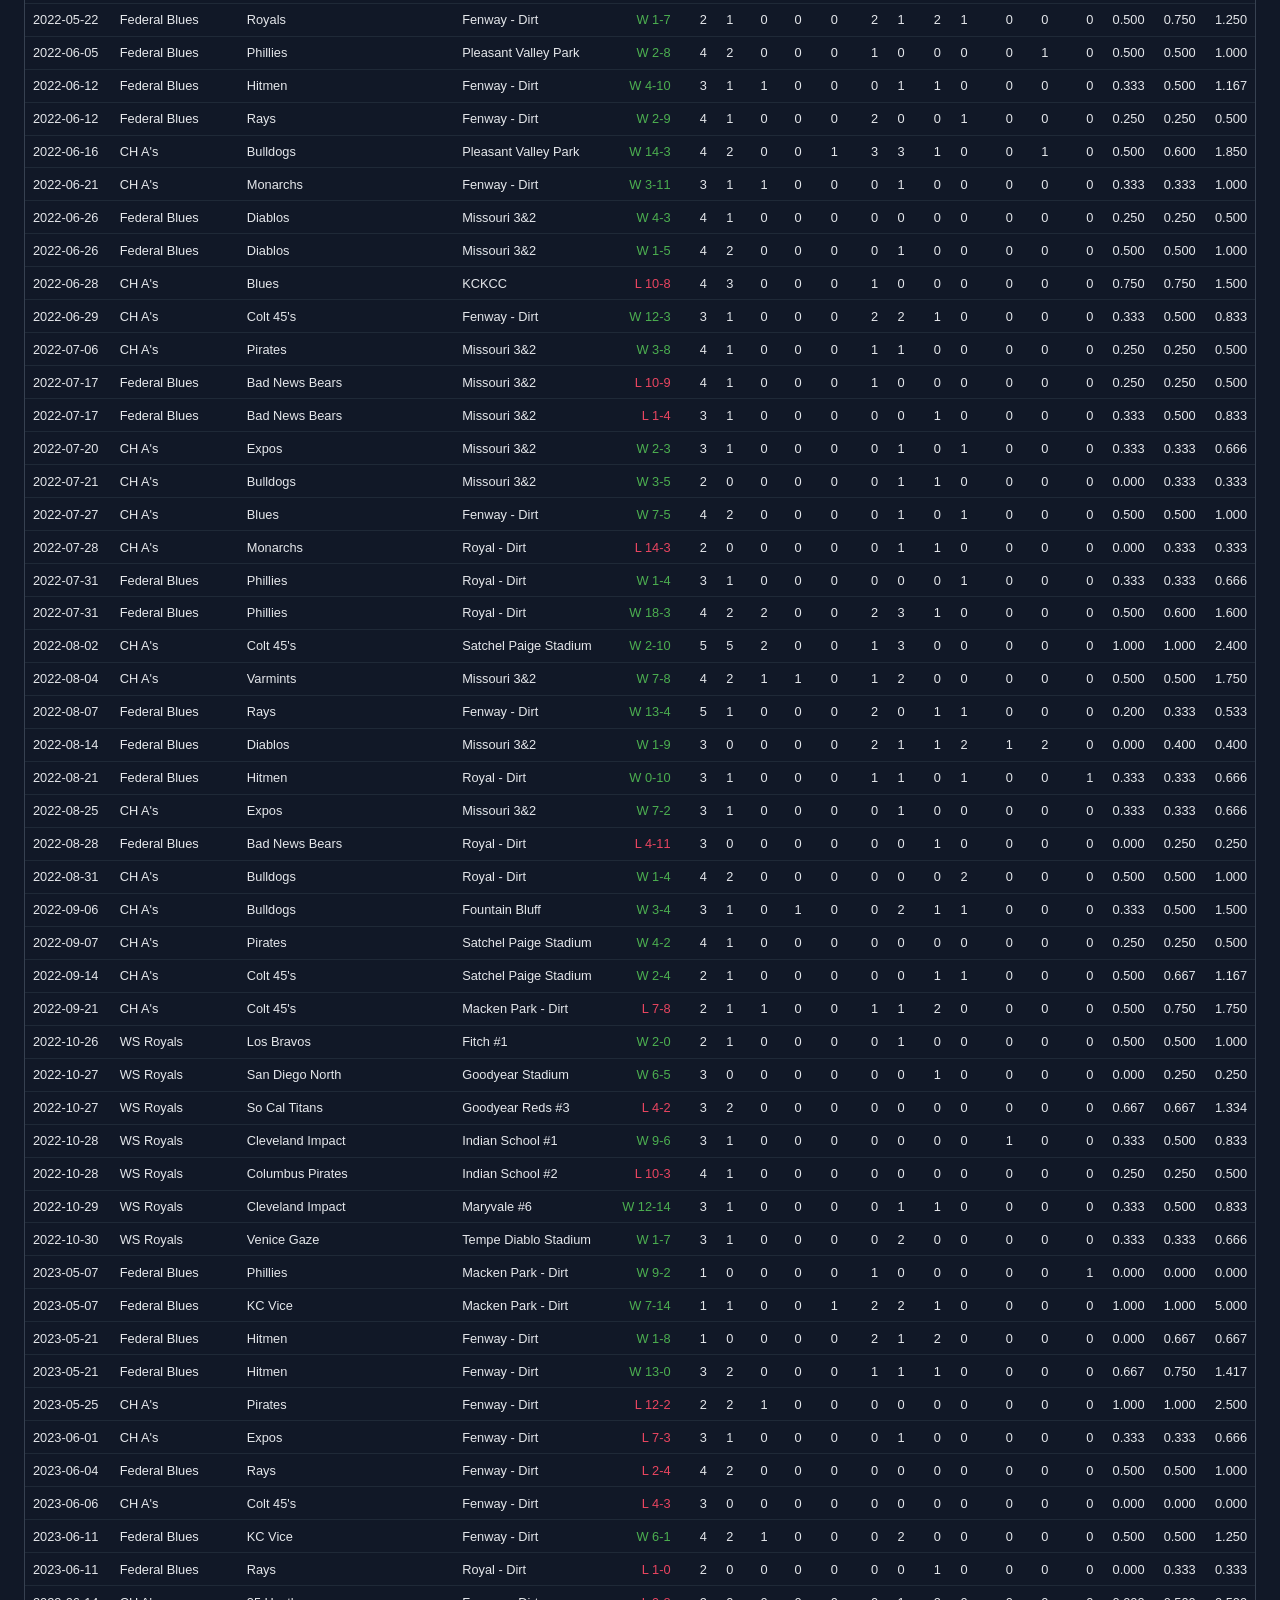
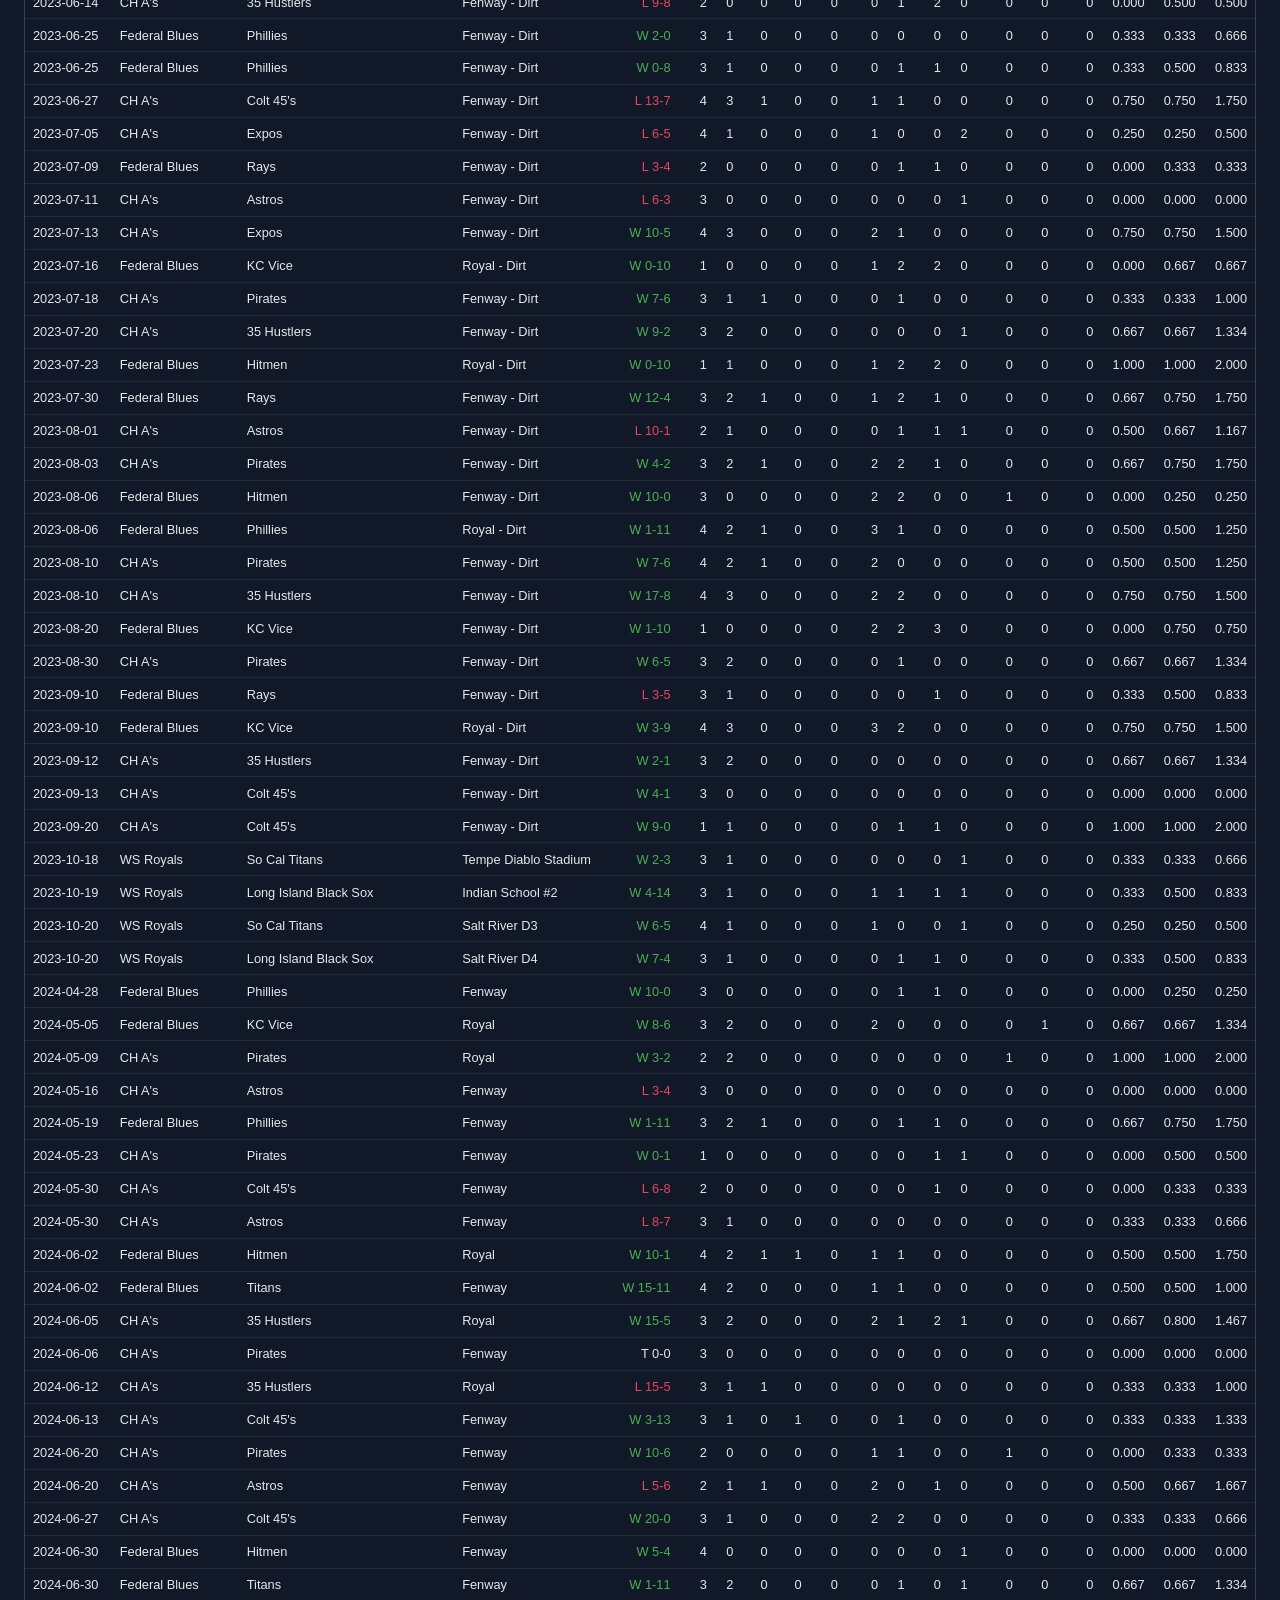
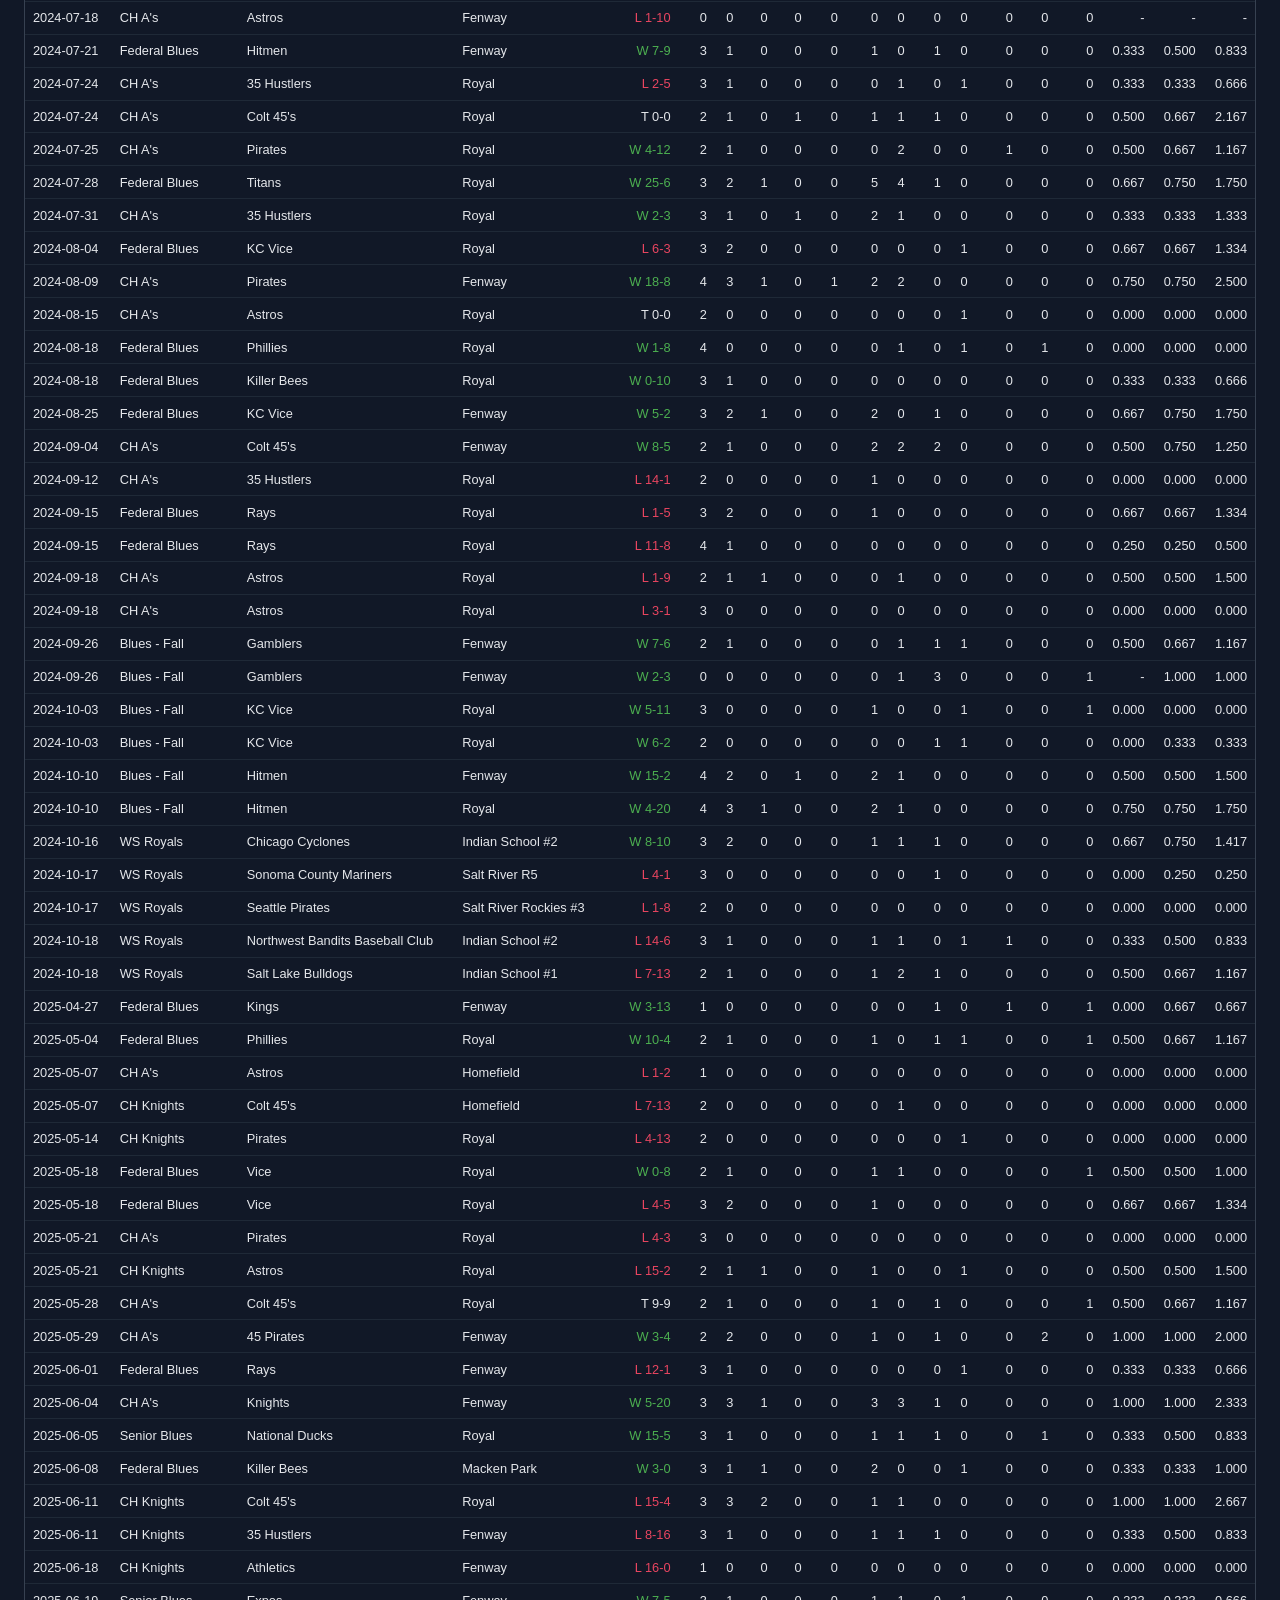
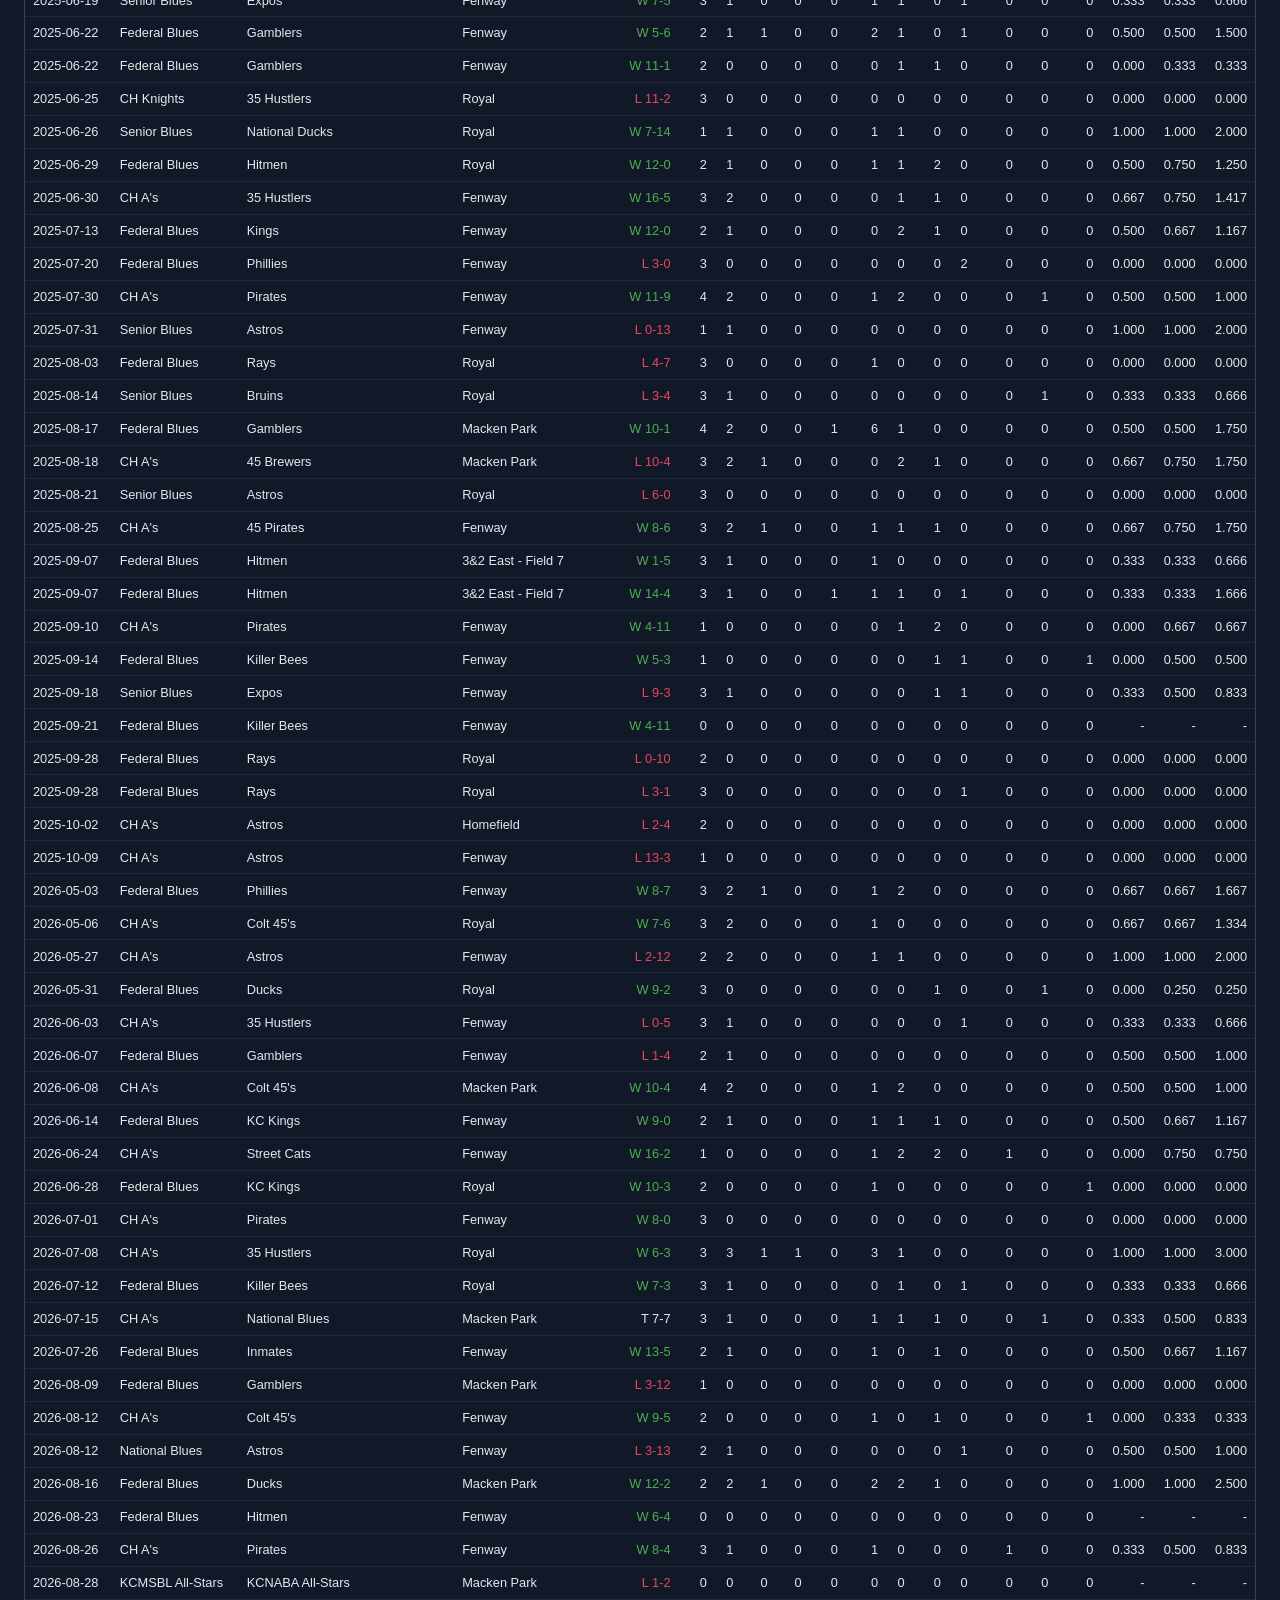
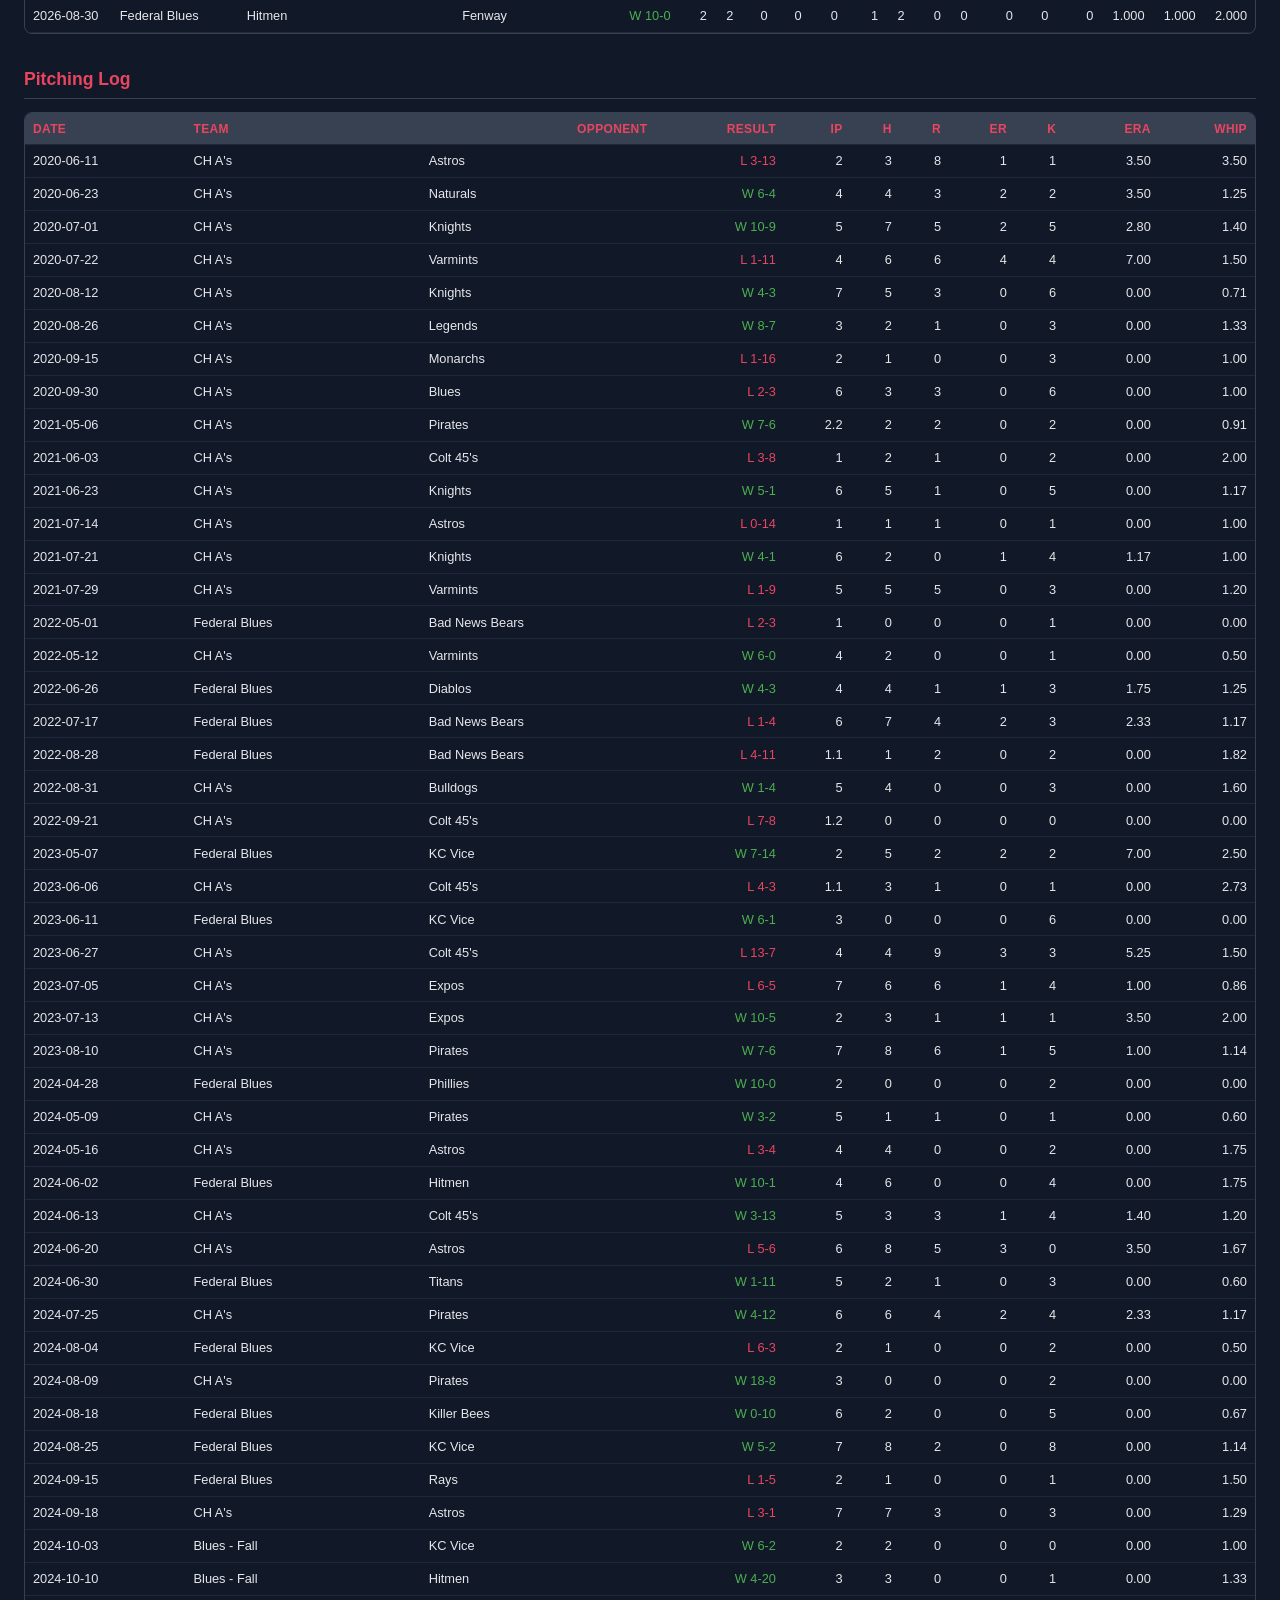
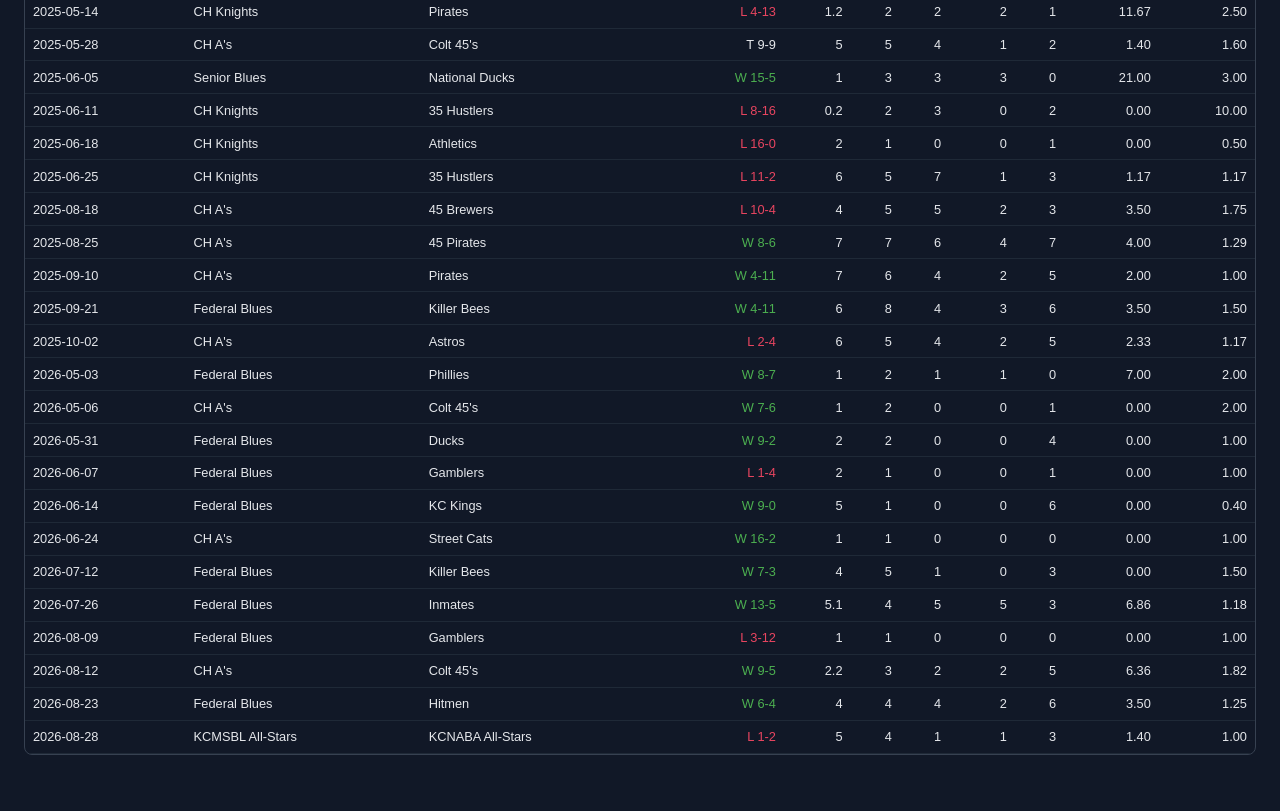
==== commit 42e0ee81: "Show 2020-2021 game logs without touching season totals GAME_YEARS was doing two unrelated jobs: dec" ====
--- a/gamelogs/index.html
+++ b/gamelogs/index.html
@@ -58,14 +58,15 @@
 
   <script src="../js/config.js"></script>
   <script>
-    // GAME_YEARS loaded from config.js
+    // GAME_LOG_YEARS loaded from config.js — every year with a game log,
+    // including partial ones (2020-2021 are CH A's only)
     let allGames = [];
 
     async function init() {
       const results = await Promise.all(
-        GAME_YEARS.map(y => fetch(`../data/personal/games/${y}.json`).then(r => r.ok ? r.json() : []).catch(() => []))
+        GAME_LOG_YEARS.map(y => fetch(`../data/personal/games/${y}.json`).then(r => r.ok ? r.json() : []).catch(() => []))
       );
-      GAME_YEARS.forEach((y, i) => {
+      GAME_LOG_YEARS.forEach((y, i) => {
         results[i].forEach(g => allGames.push({...g, year: y}));
       });
       populateFilters();
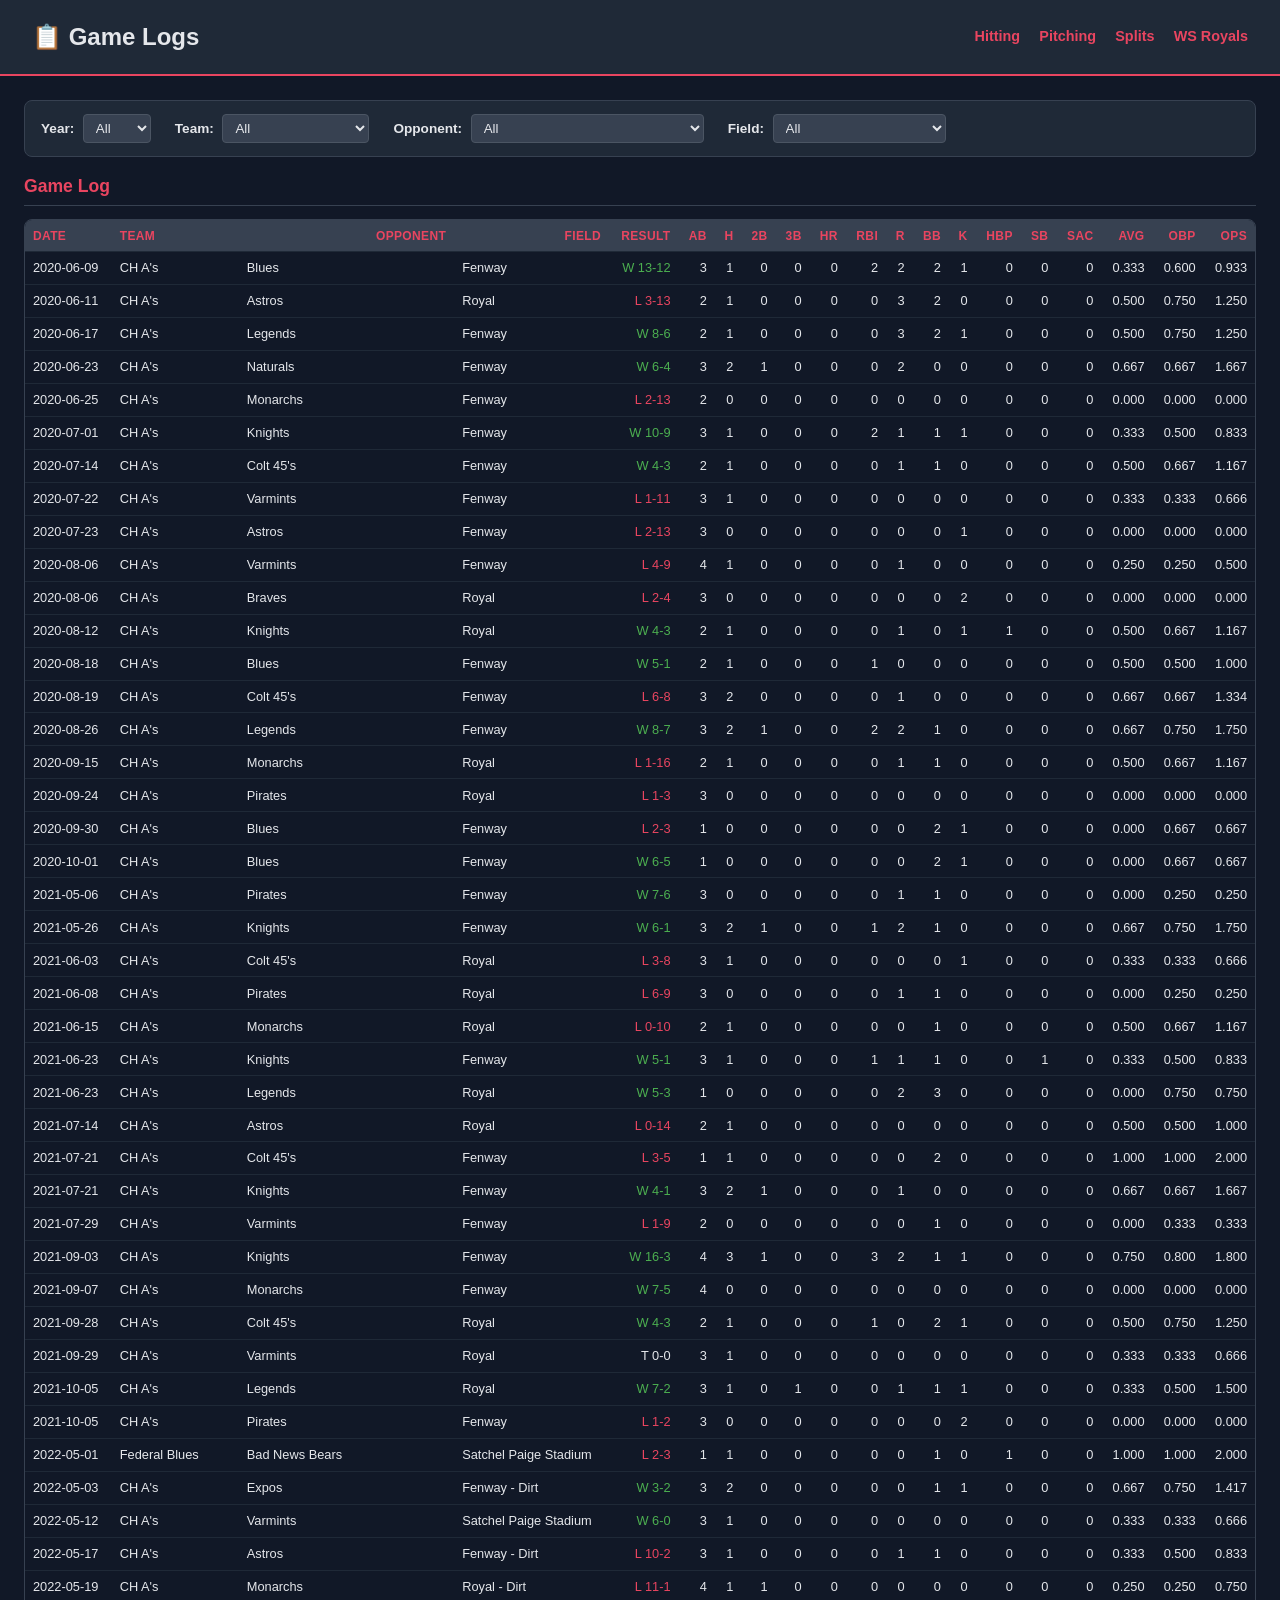
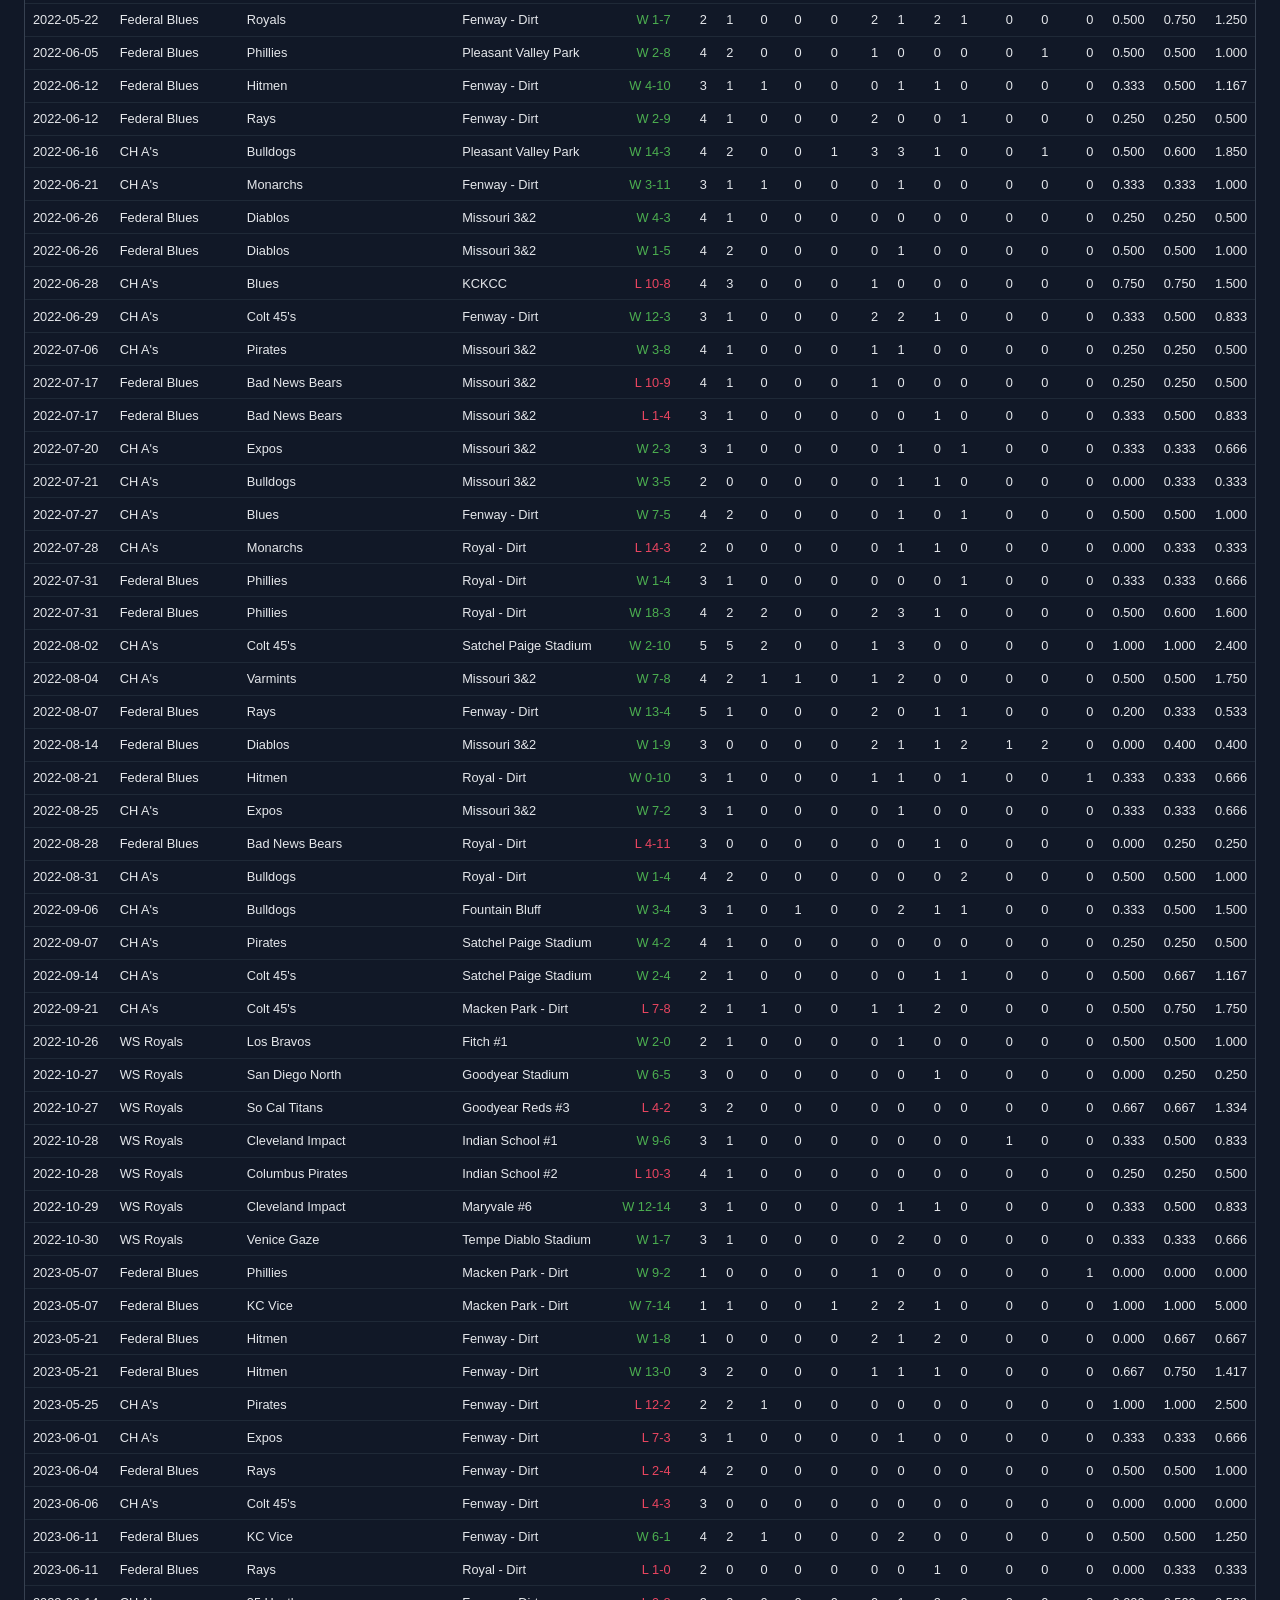
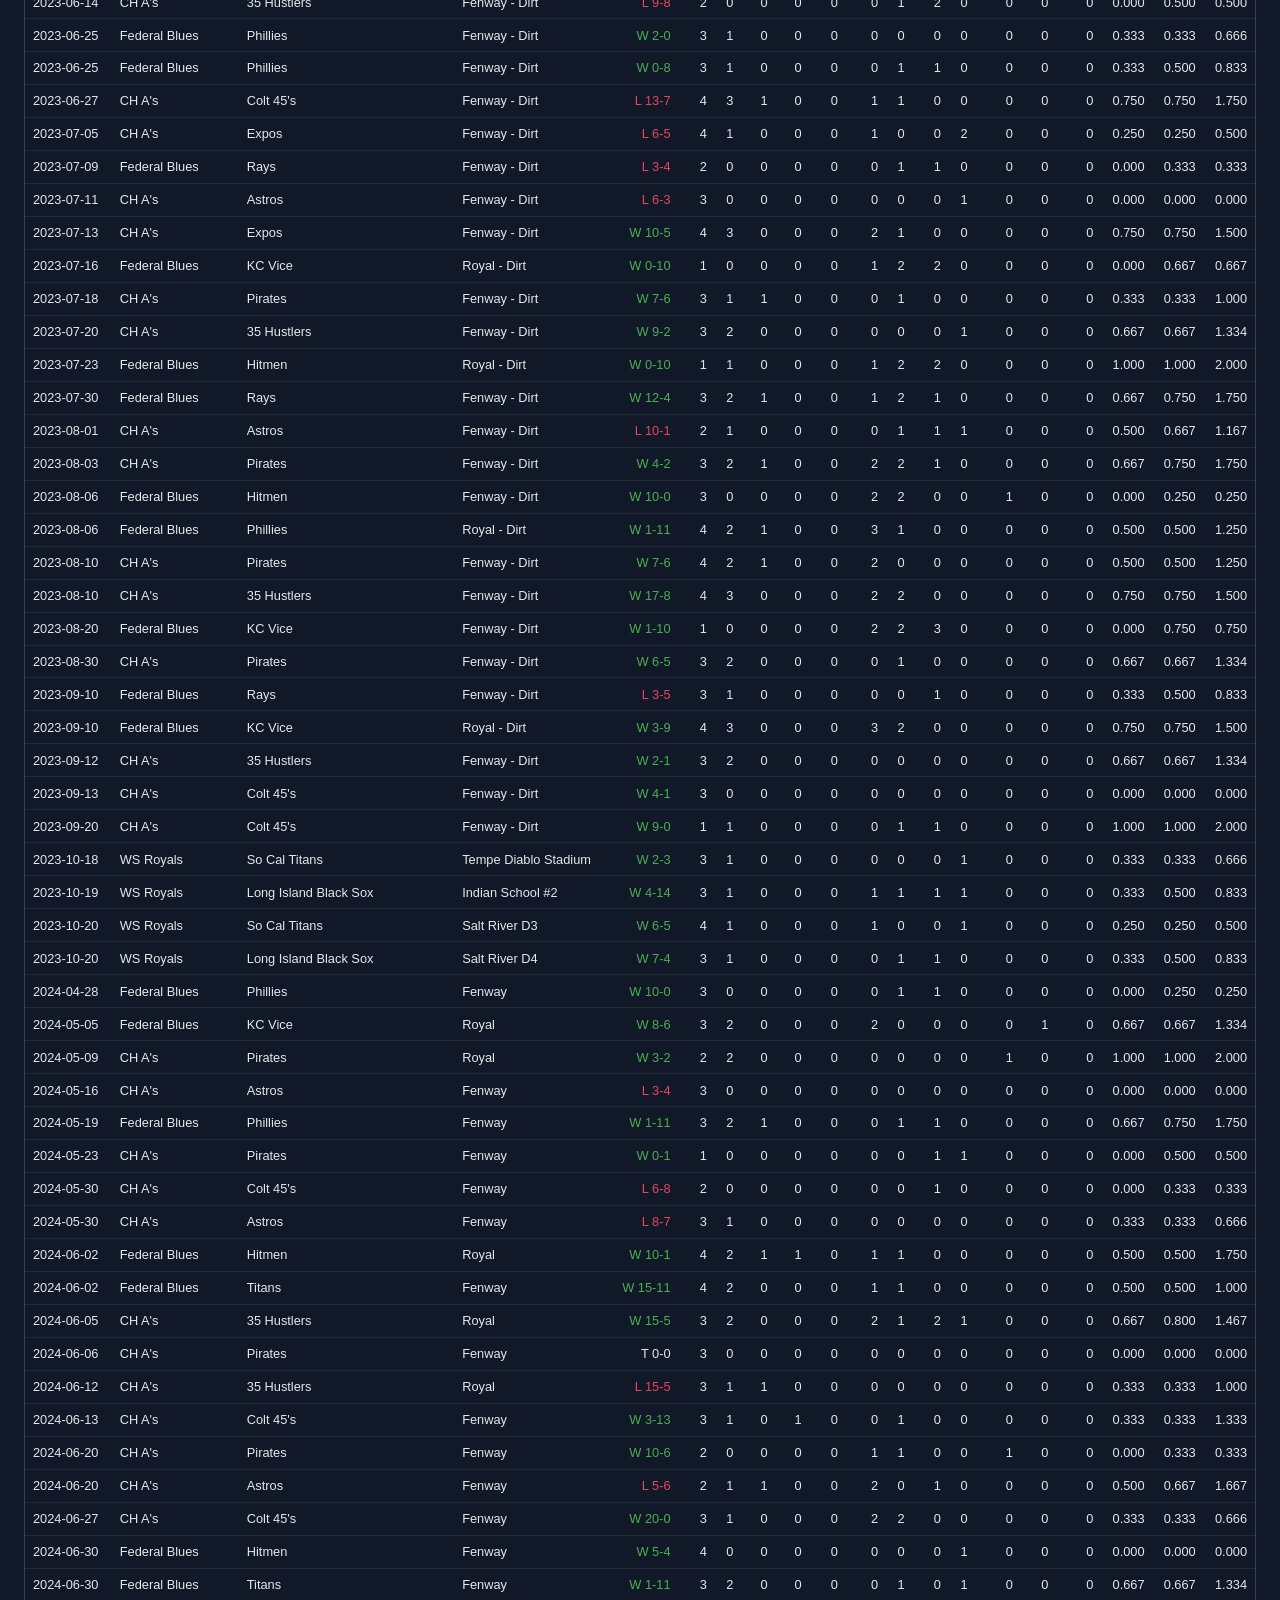
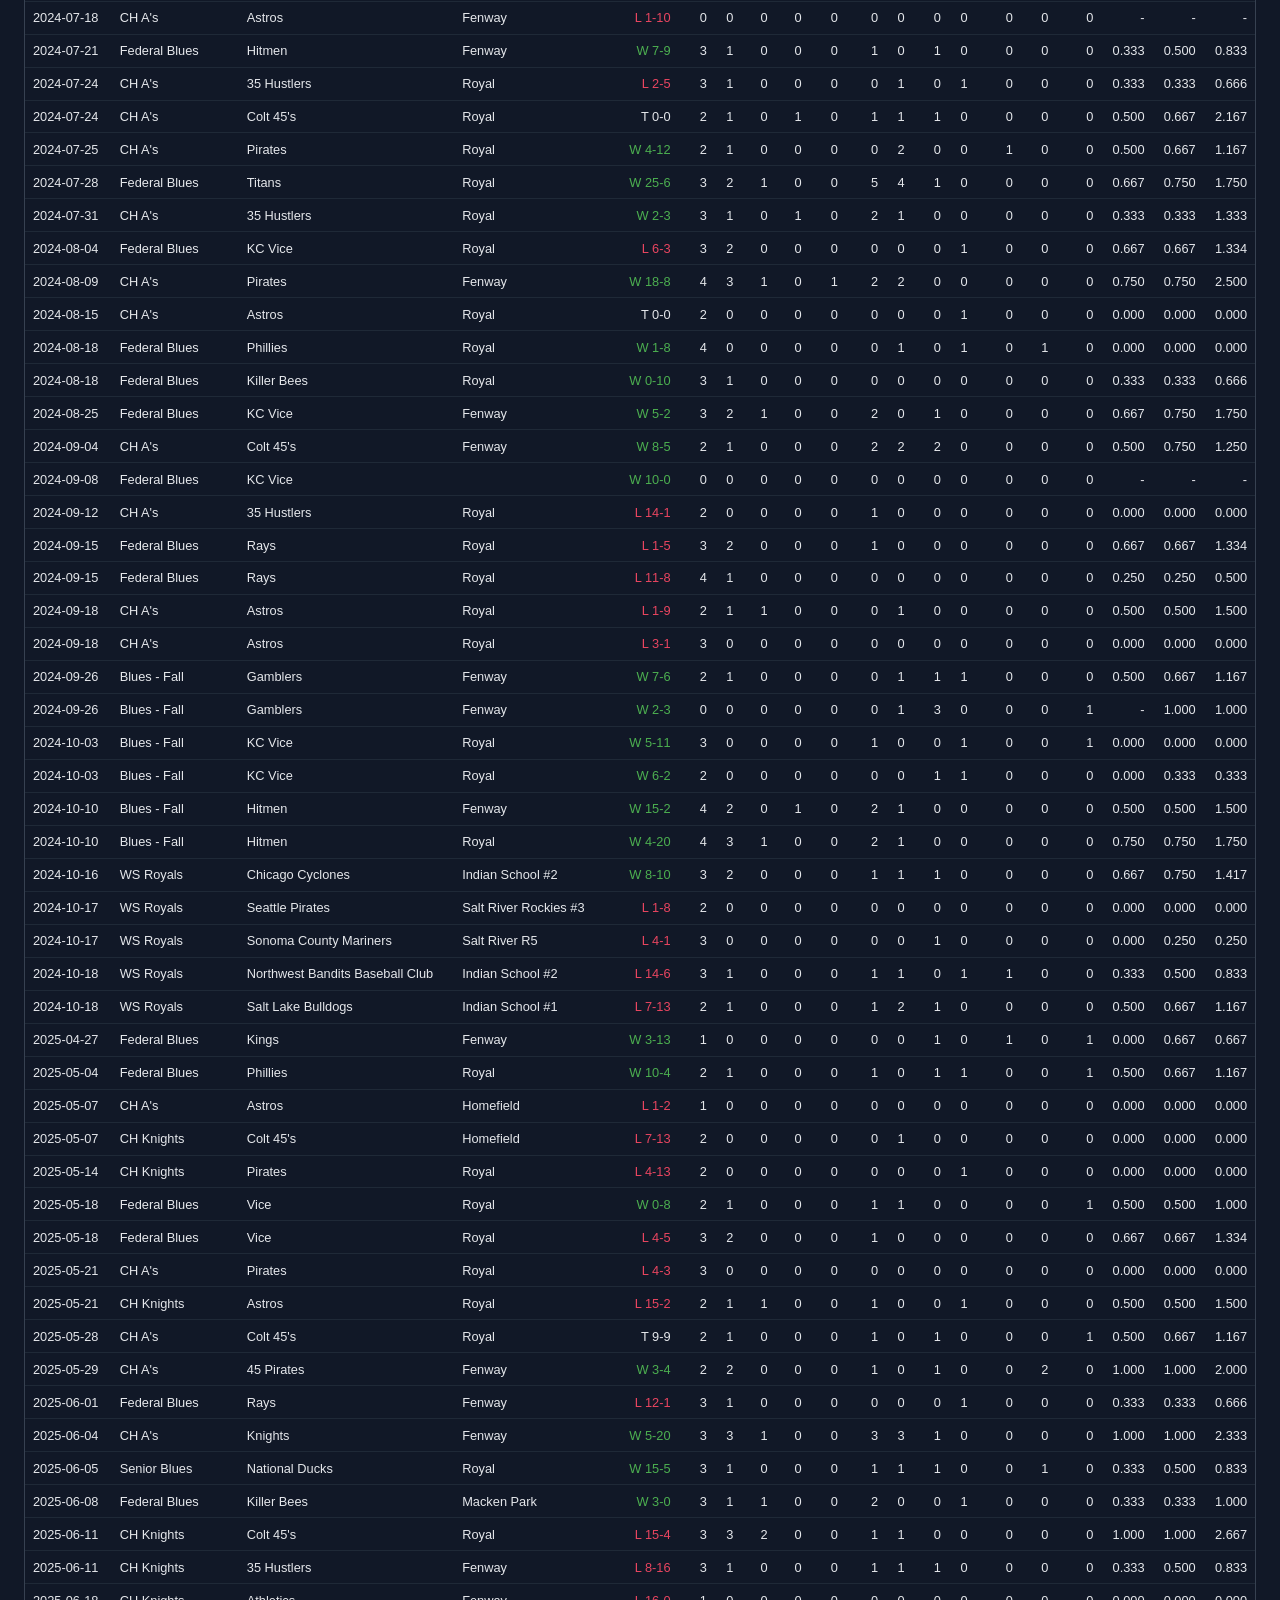
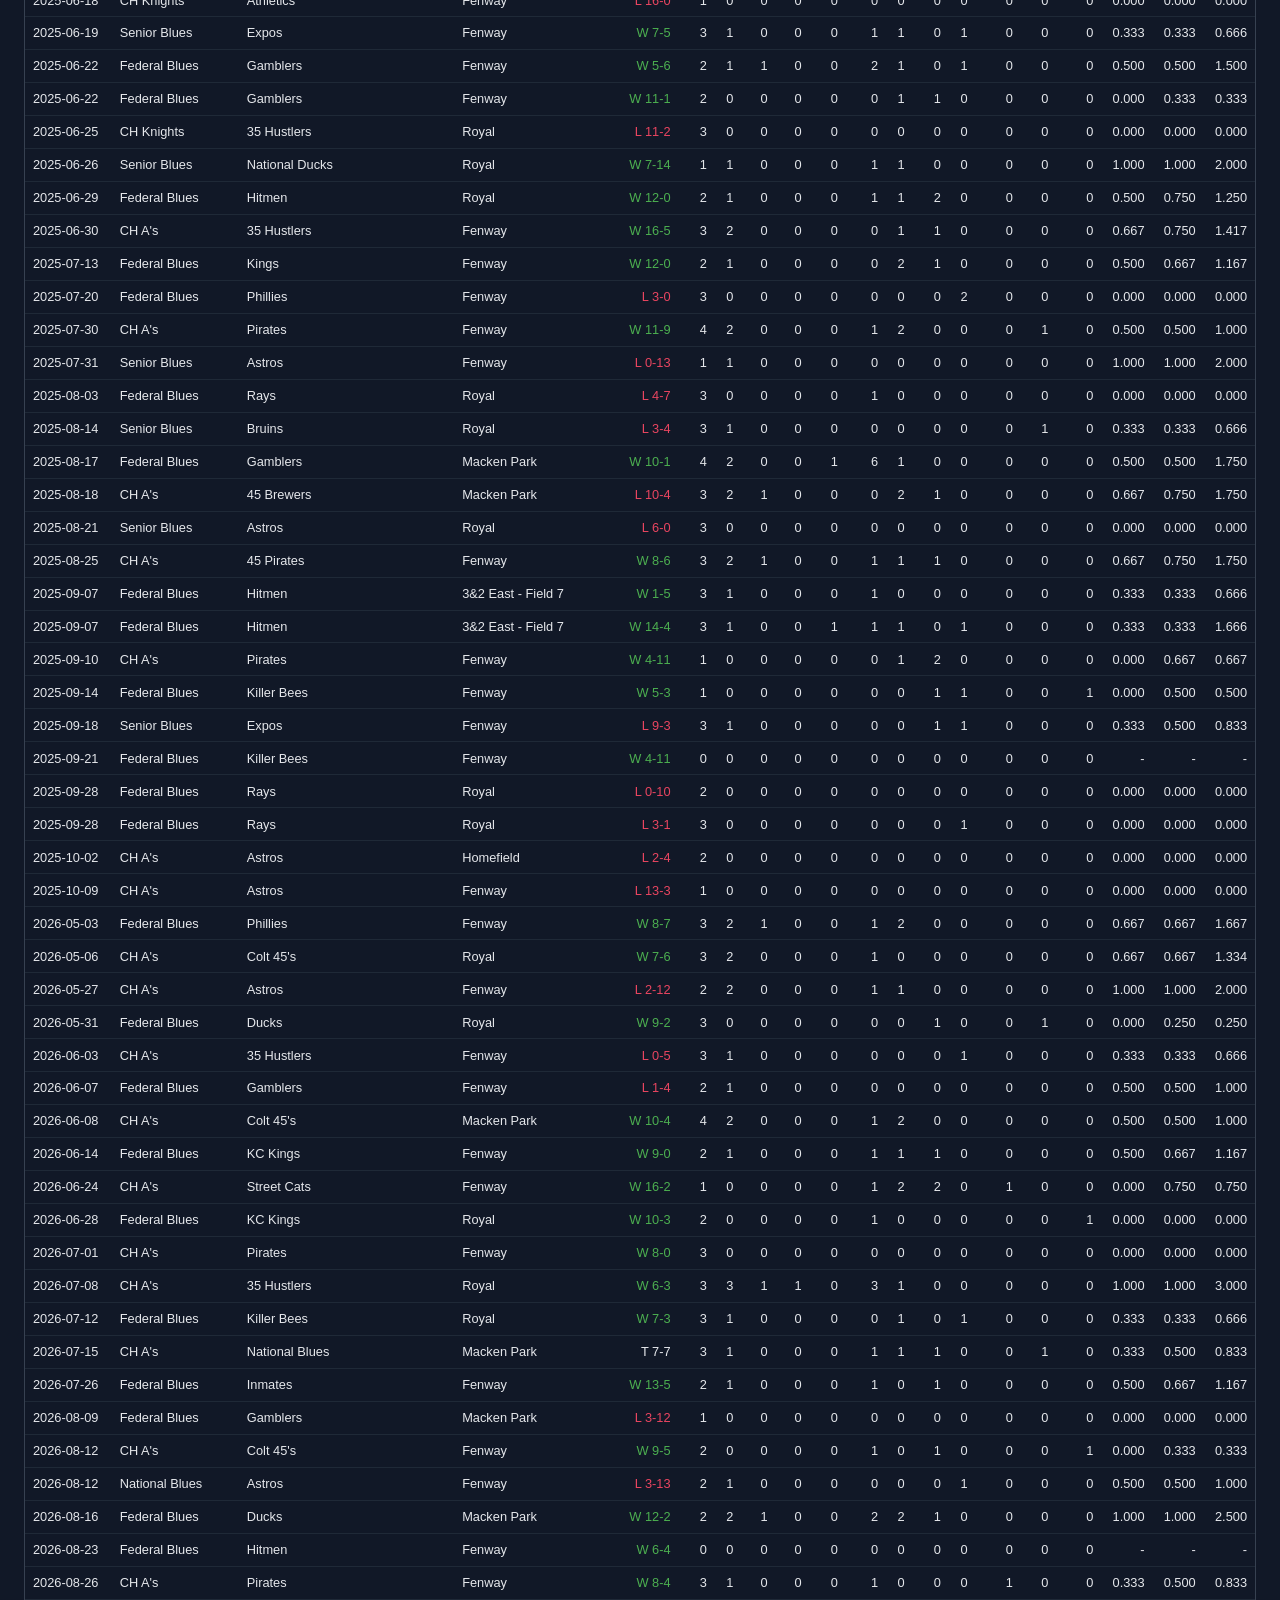
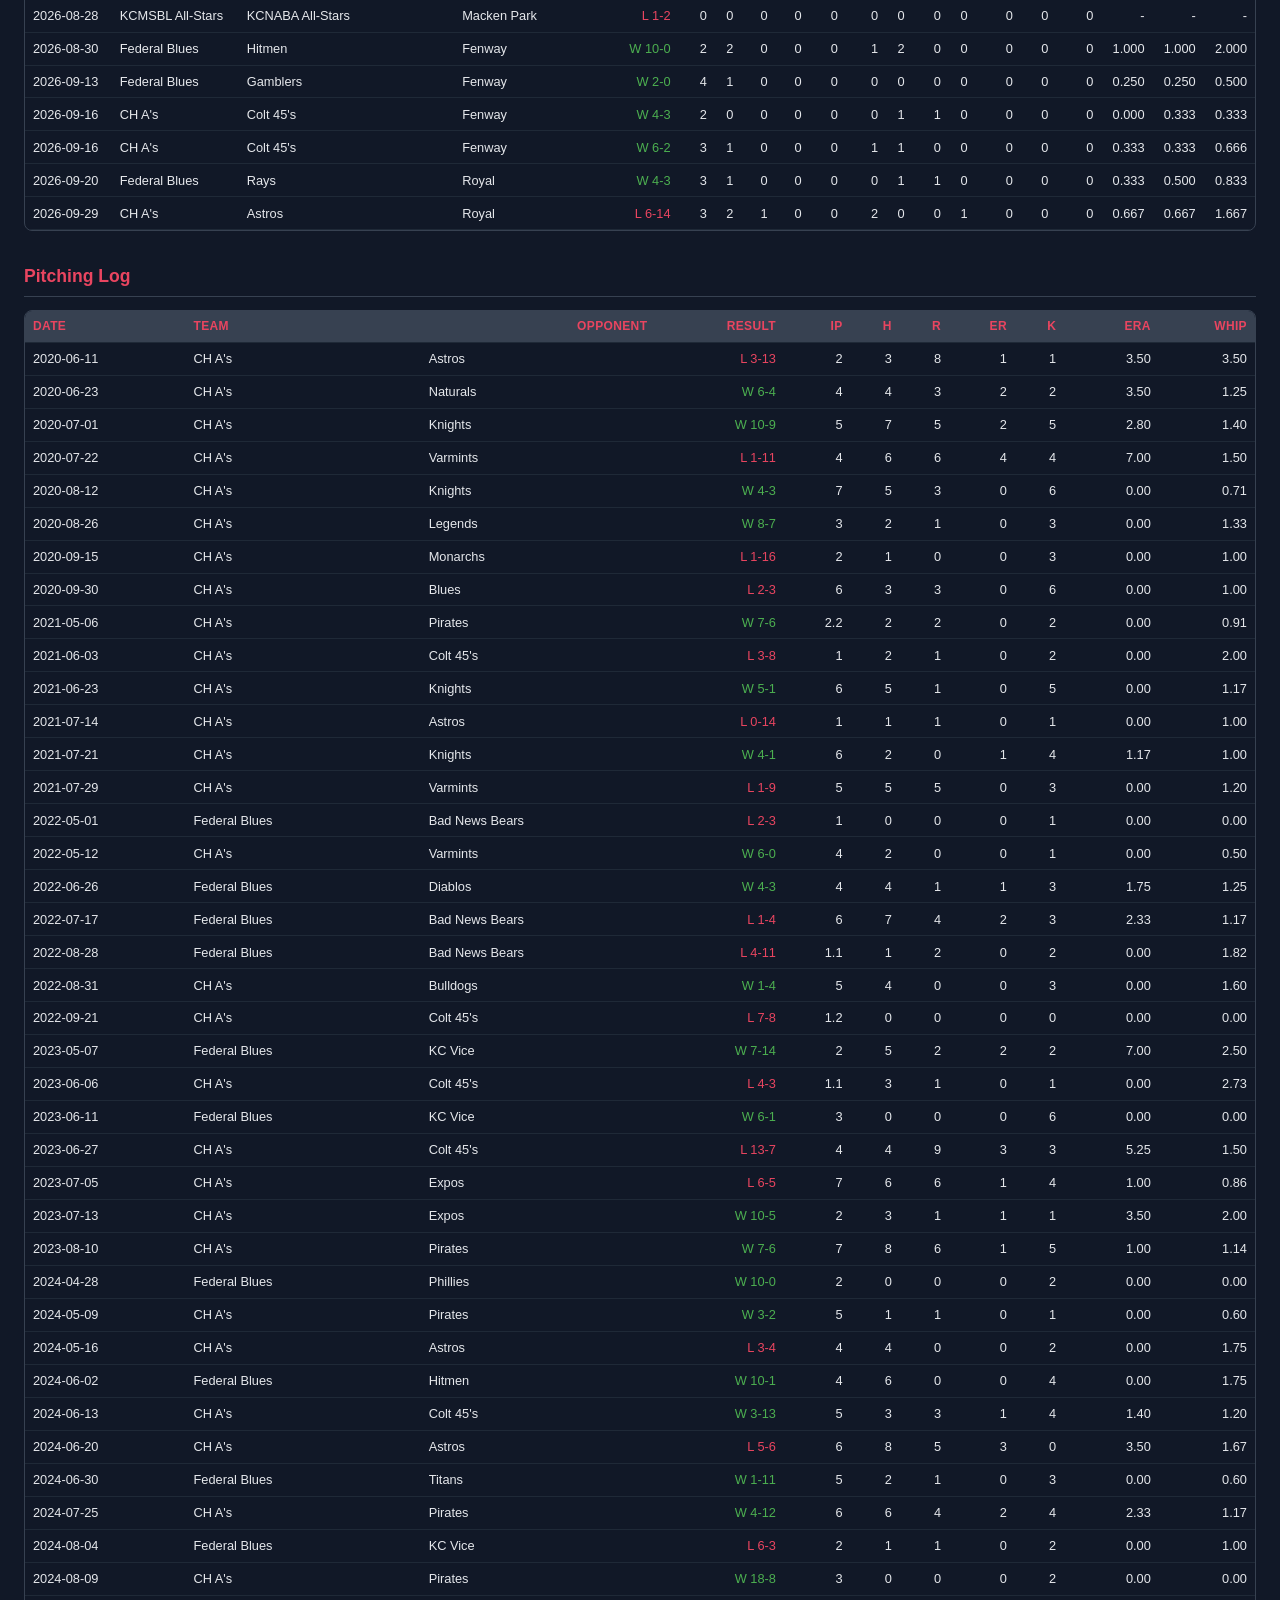
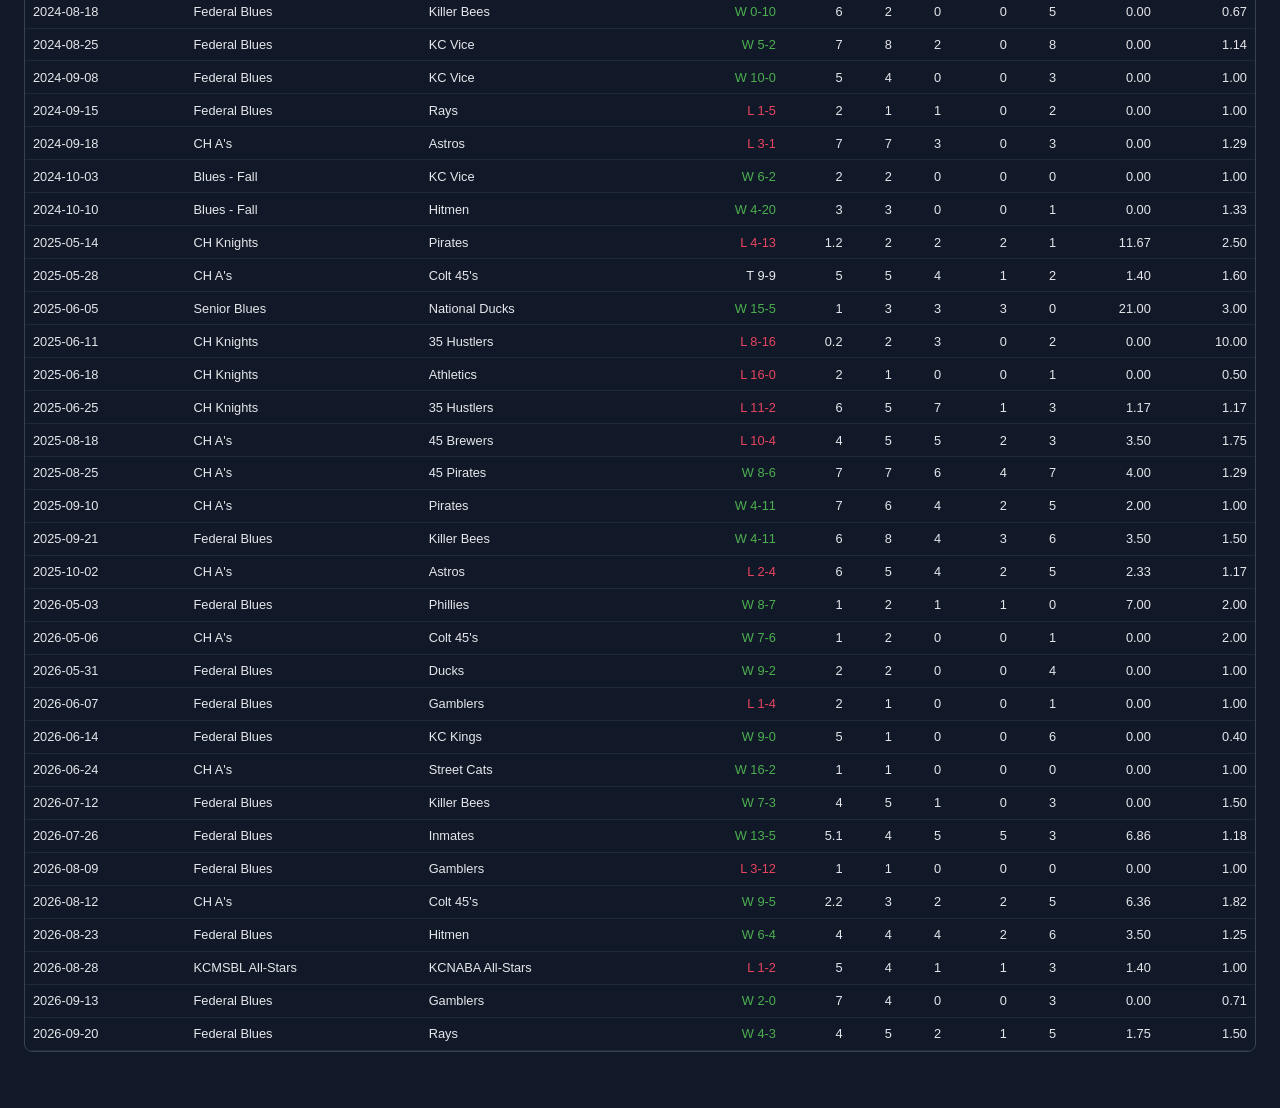
==== commit 6eb9446c: "Add opponent/field filters to game logs; pitching splits + min-games filter to splits" ====
--- a/gamelogs/index.html
+++ b/gamelogs/index.html
@@ -24,6 +24,12 @@
       </label>
       <label>Team:
         <select id="teamFilter"><option value="">All</option></select>
+      </label>
+      <label>Opponent:
+        <select id="opponentFilter"><option value="">All</option></select>
+      </label>
+      <label>Field:
+        <select id="fieldFilter"><option value="">All</option></select>
       </label>
     </section>
 
@@ -73,6 +79,8 @@
       render();
       document.getElementById('yearFilter').addEventListener('change', render);
       document.getElementById('teamFilter').addEventListener('change', render);
+      document.getElementById('opponentFilter').addEventListener('change', render);
+      document.getElementById('fieldFilter').addEventListener('change', render);
     }
 
     function populateFilters() {
@@ -82,14 +90,26 @@
       years.forEach(y => { const o = document.createElement('option'); o.value = y; o.textContent = y; yf.appendChild(o); });
       const tf = document.getElementById('teamFilter');
       teams.forEach(t => { const o = document.createElement('option'); o.value = t; o.textContent = t; tf.appendChild(o); });
+
+      const opponents = [...new Set(allGames.map(g => g.opponent).filter(Boolean))].sort();
+      const of = document.getElementById('opponentFilter');
+      opponents.forEach(op => { const o = document.createElement('option'); o.value = op; o.textContent = op; of.appendChild(o); });
+
+      const fields = [...new Set(allGames.map(g => g.field).filter(Boolean))].sort();
+      const ff = document.getElementById('fieldFilter');
+      fields.forEach(f => { const o = document.createElement('option'); o.value = f; o.textContent = f; ff.appendChild(o); });
     }
 
     function render() {
       const year = document.getElementById('yearFilter').value;
       const team = document.getElementById('teamFilter').value;
+      const opponent = document.getElementById('opponentFilter').value;
+      const field = document.getElementById('fieldFilter').value;
       const filtered = allGames.filter(g => {
         if (year && g.year !== +year) return false;
         if (team && g.team !== team) return false;
+        if (opponent && g.opponent !== opponent) return false;
+        if (field && g.field !== field) return false;
         return true;
       });
 
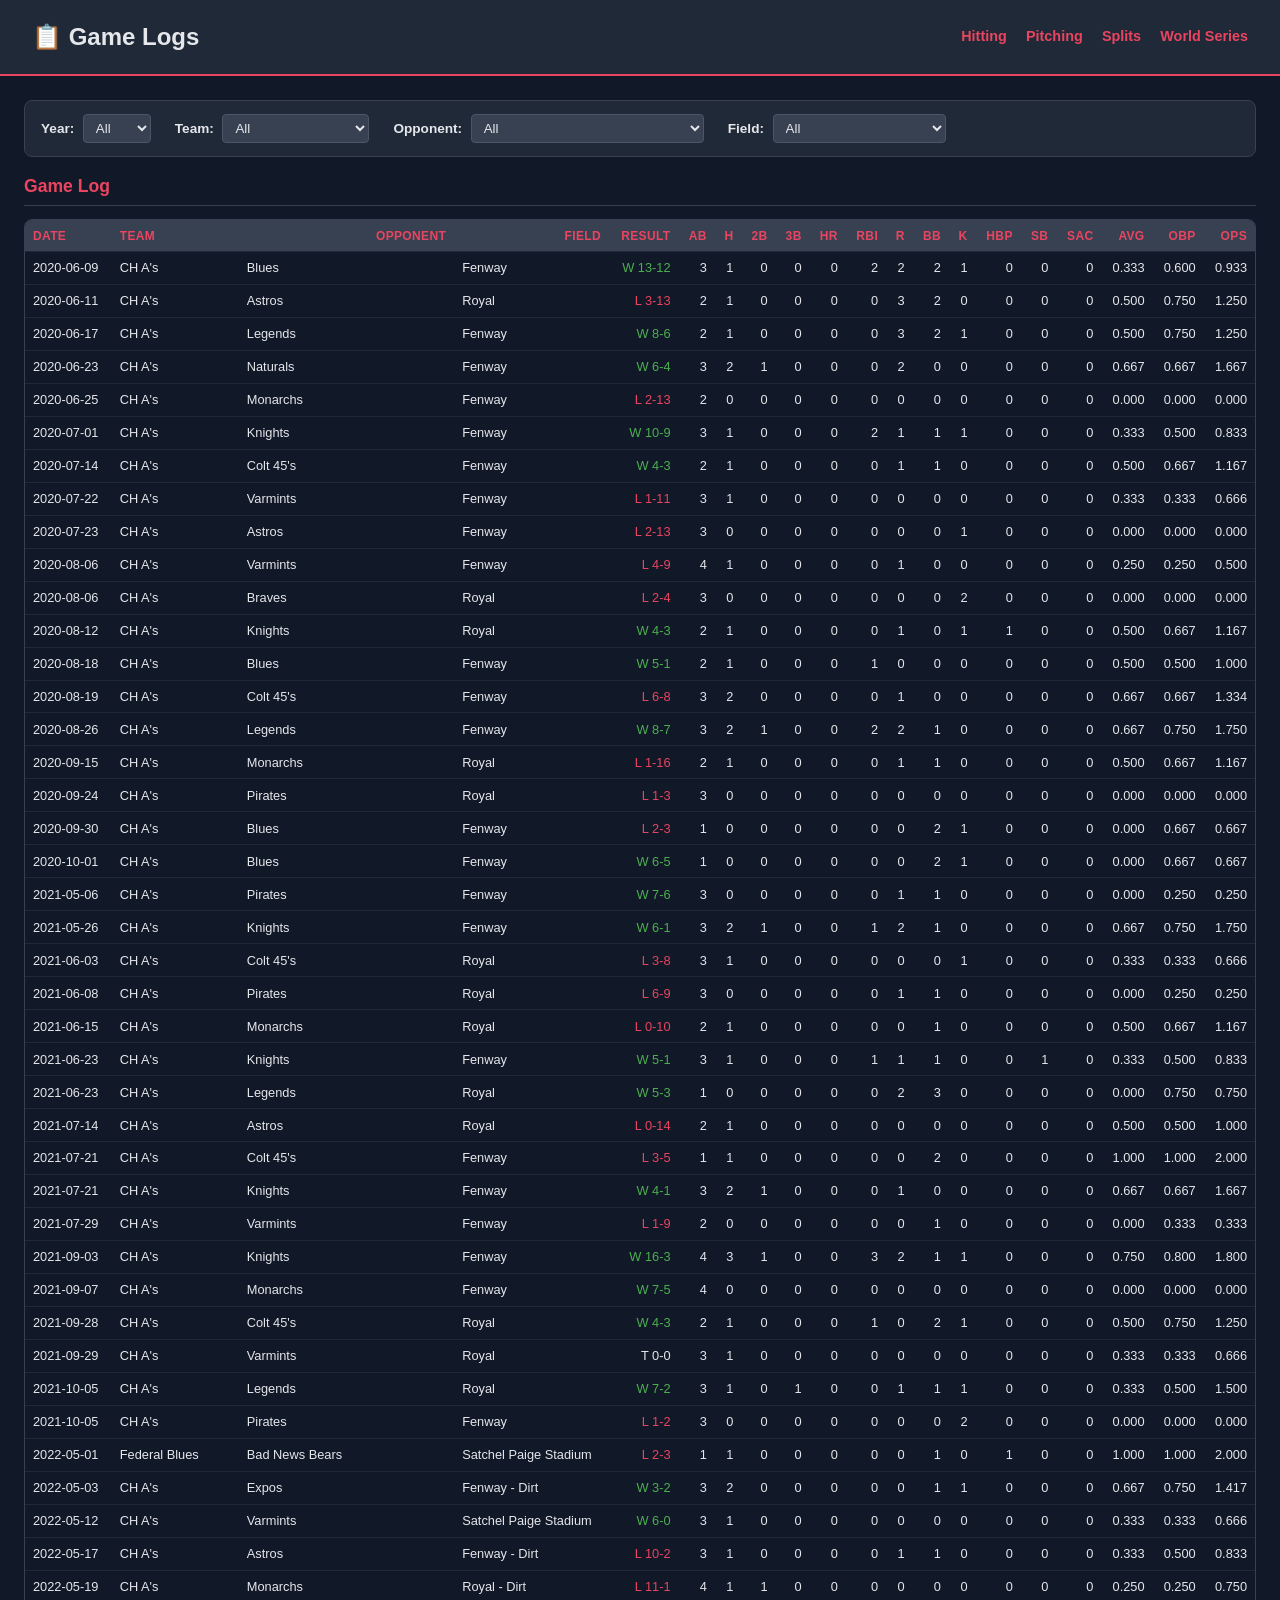
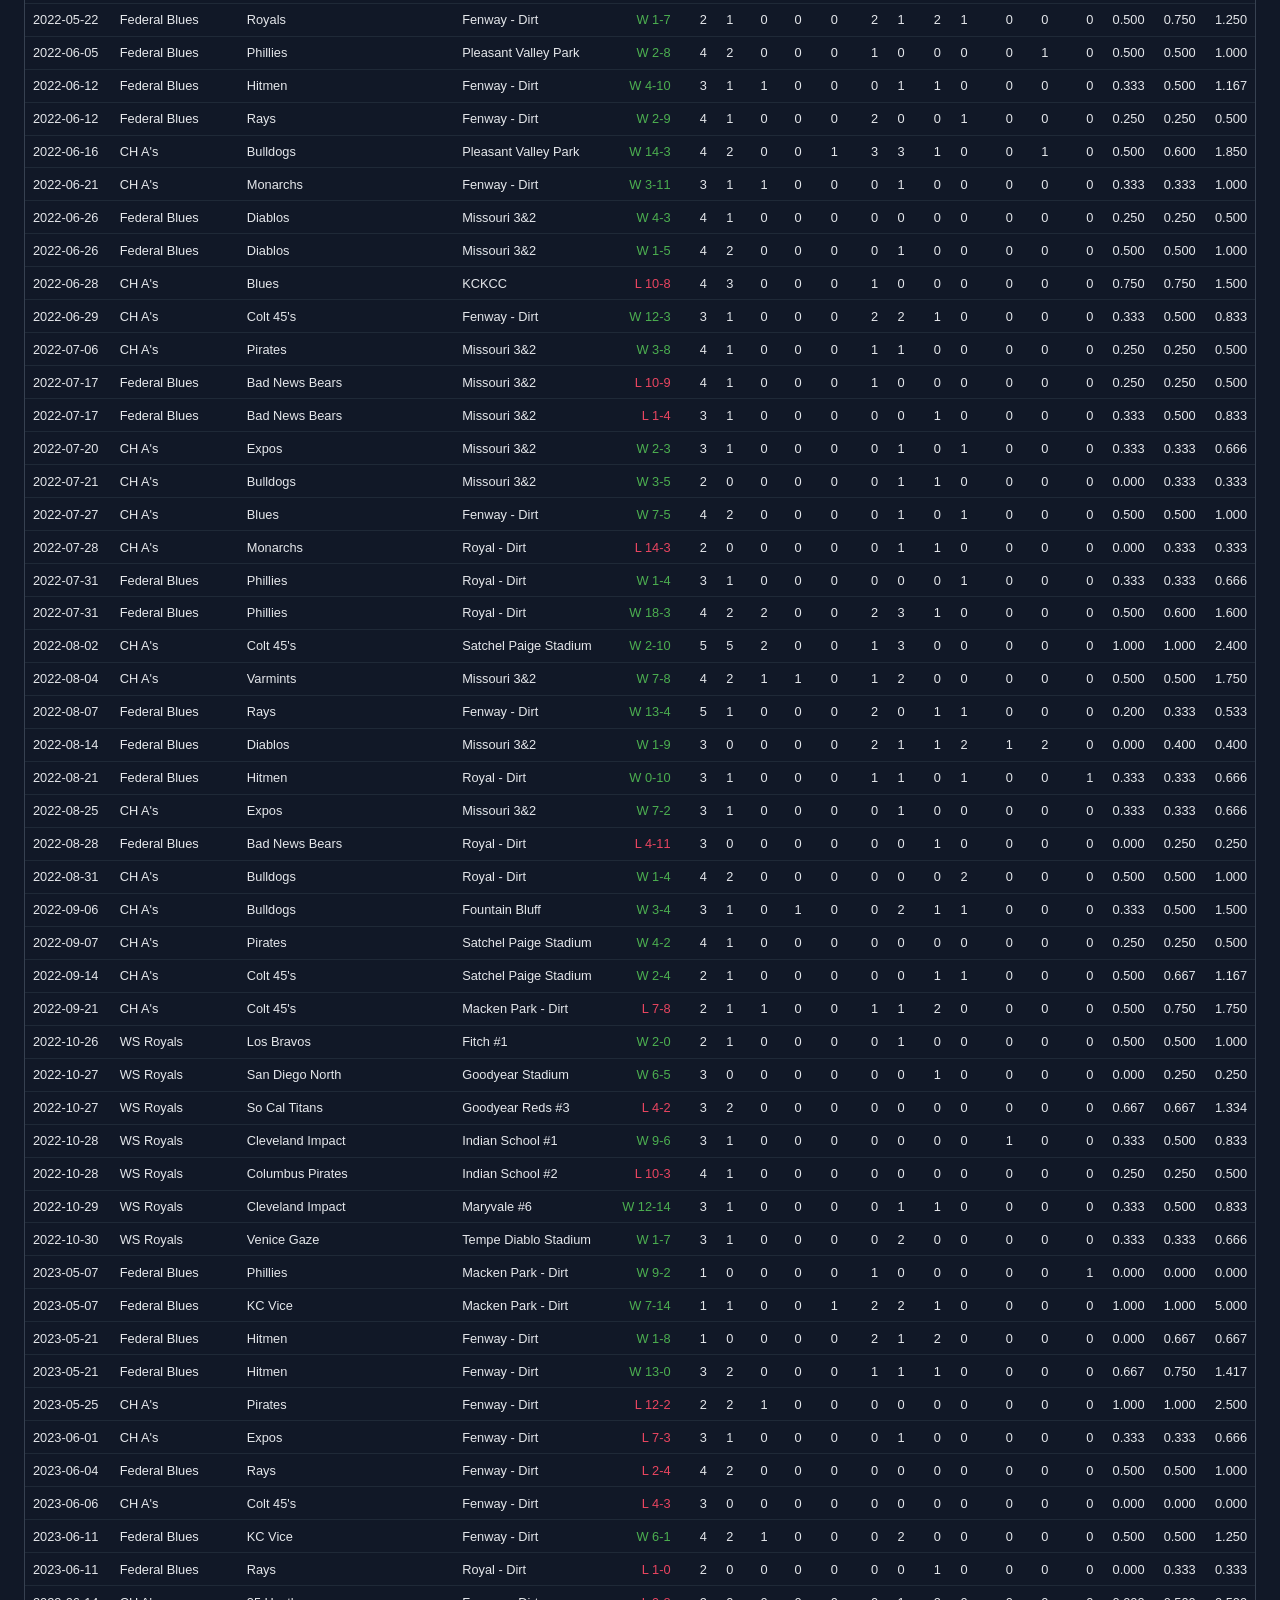
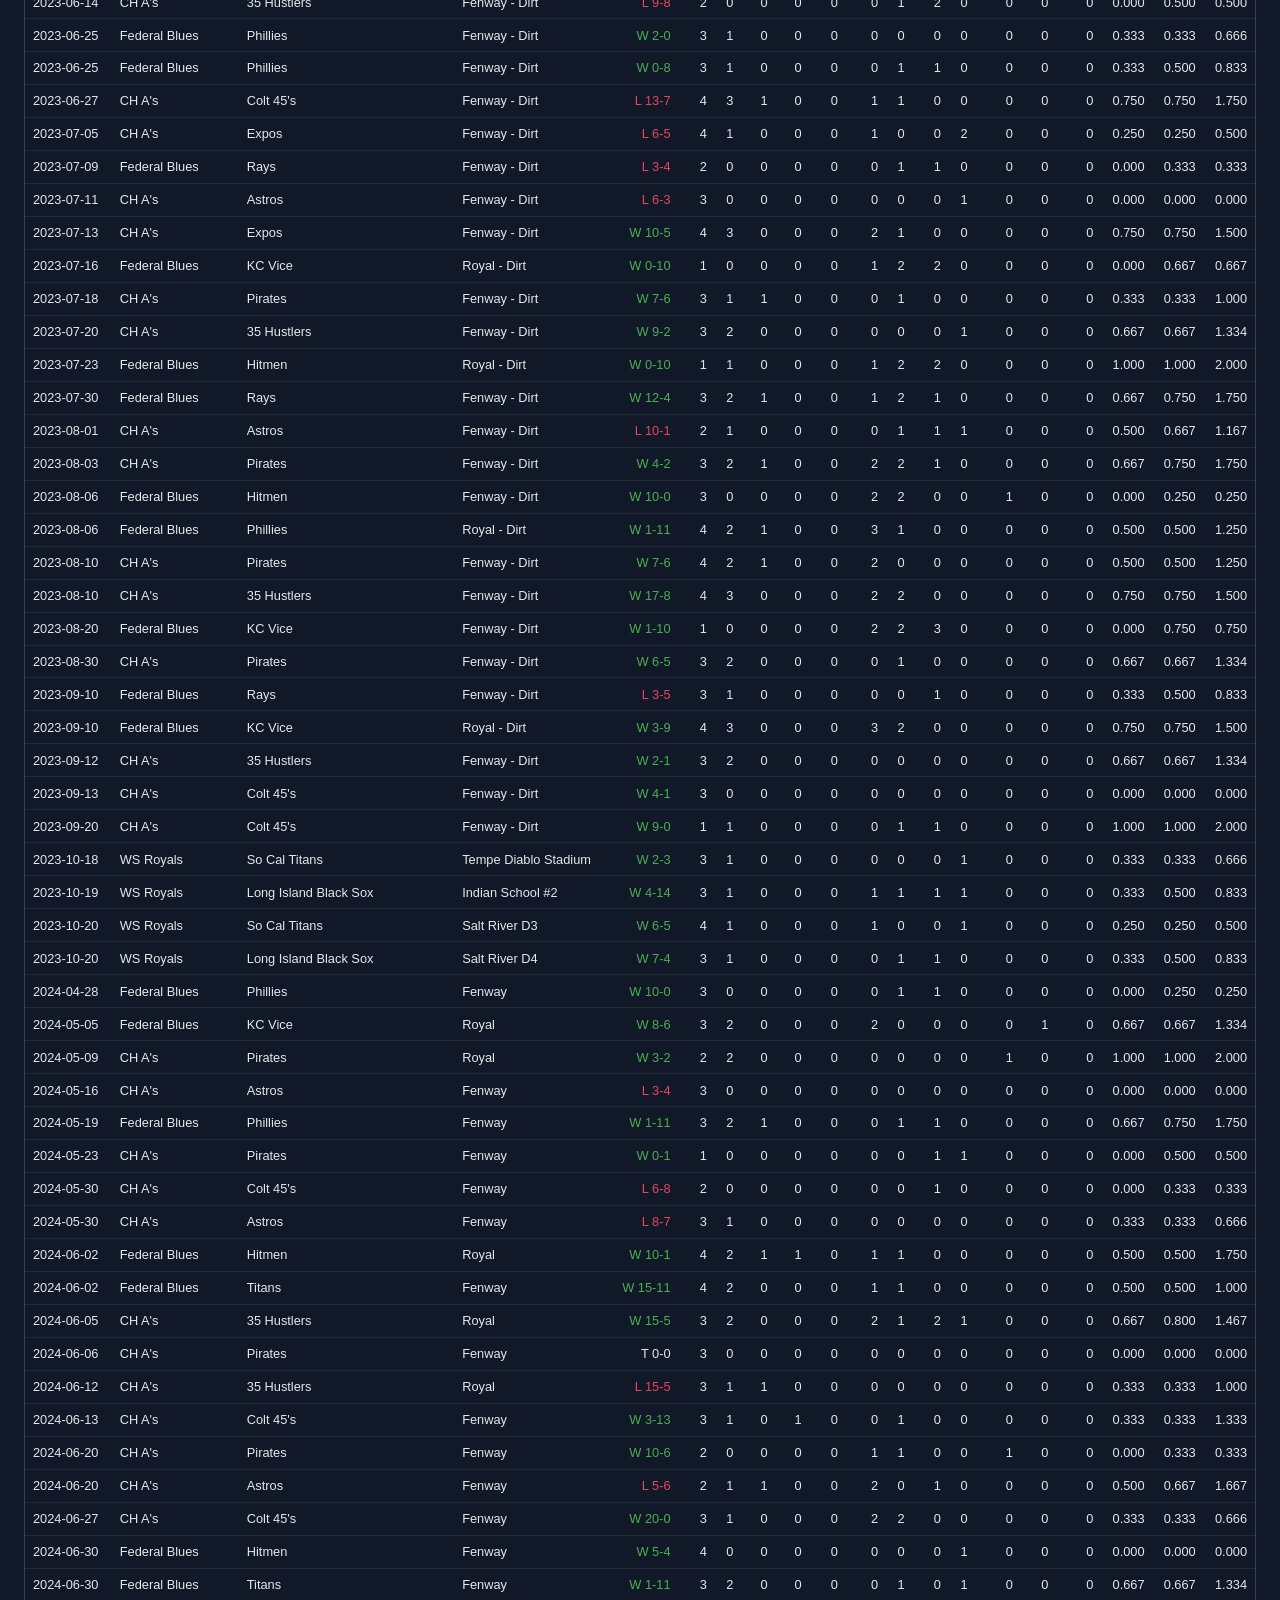
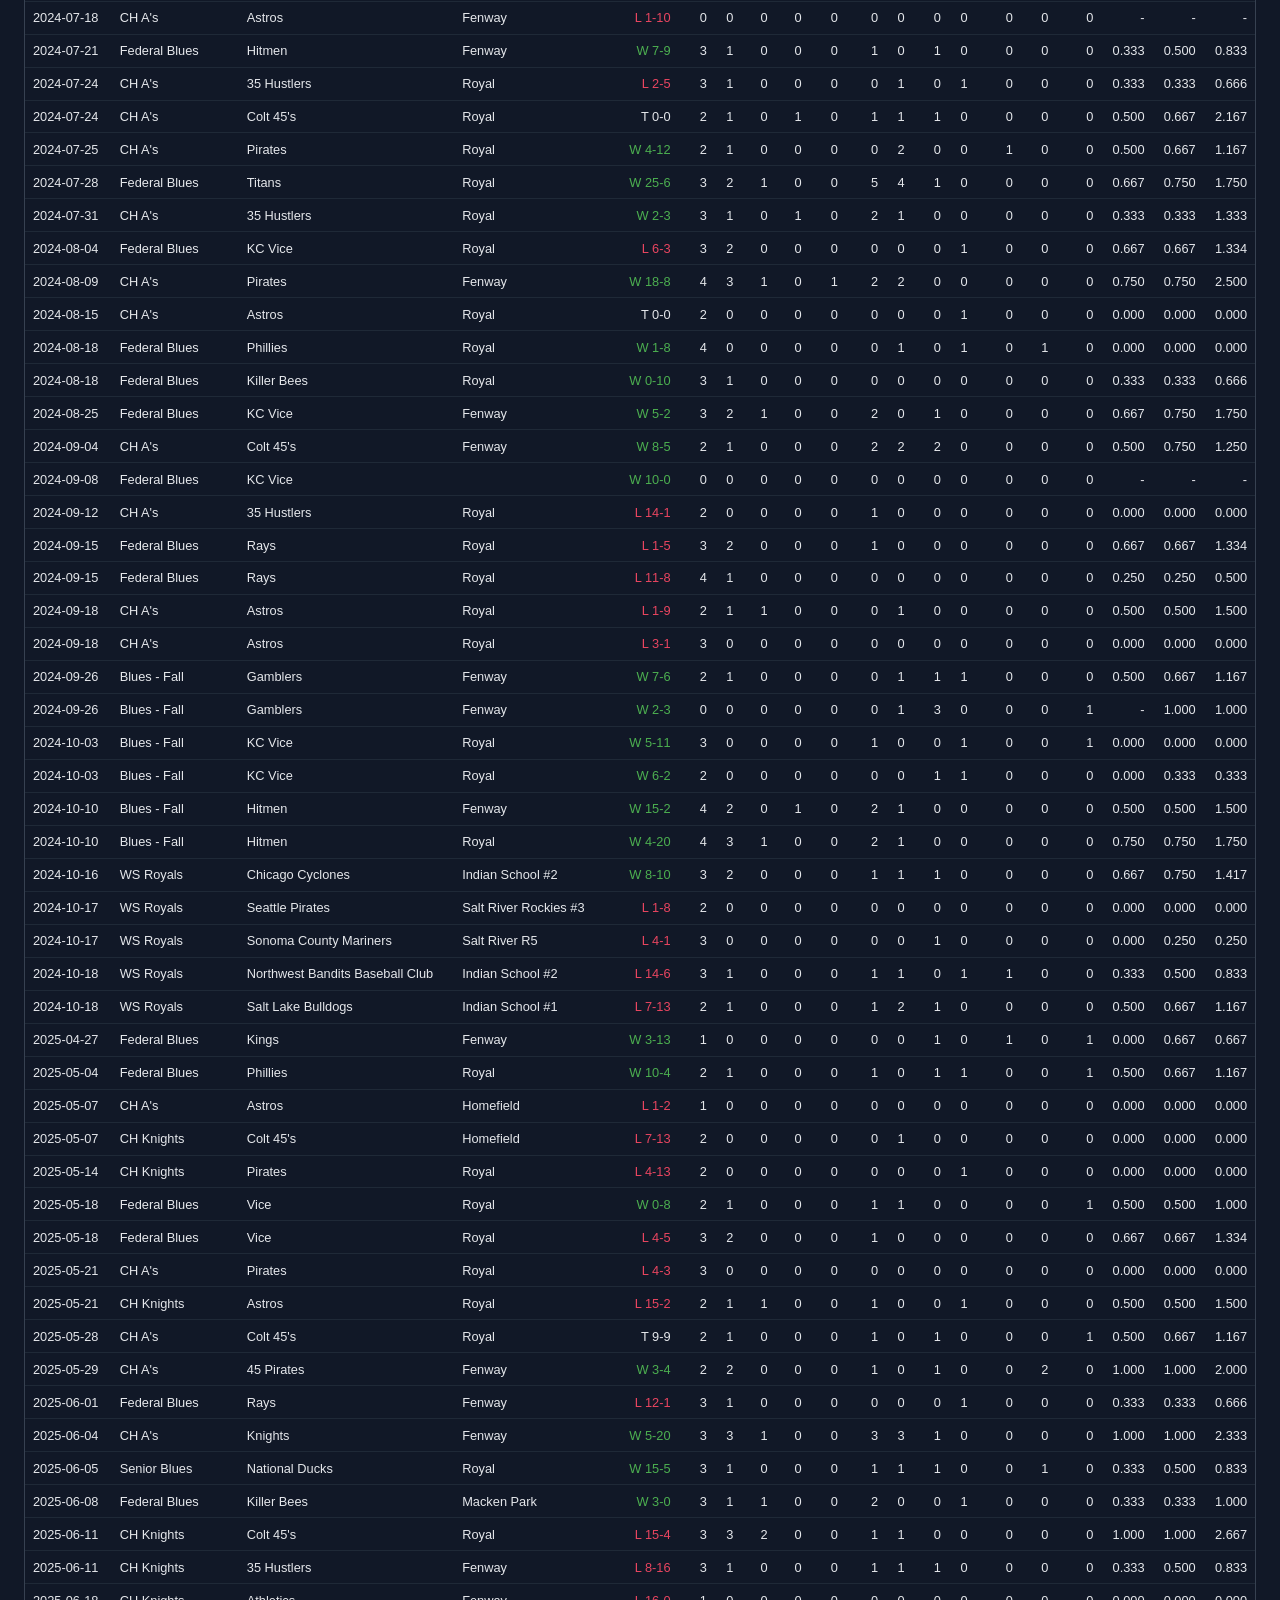
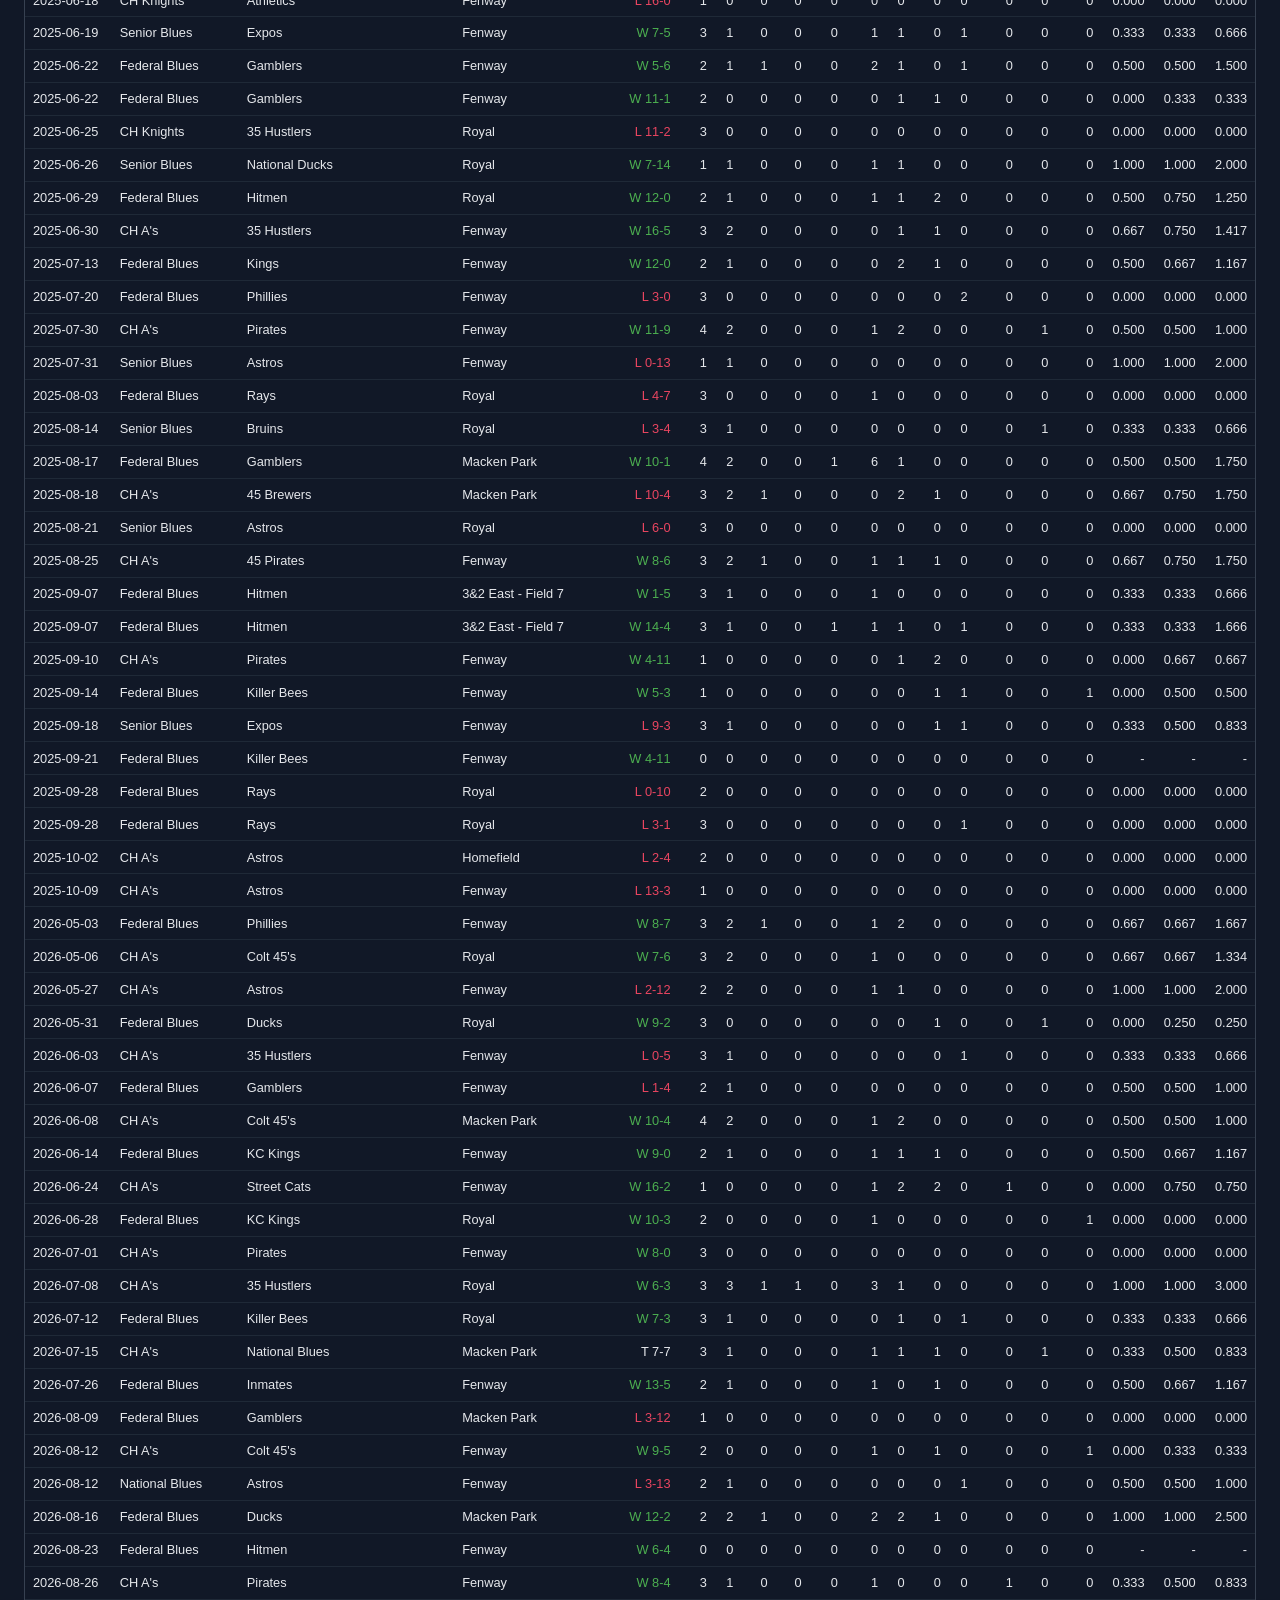
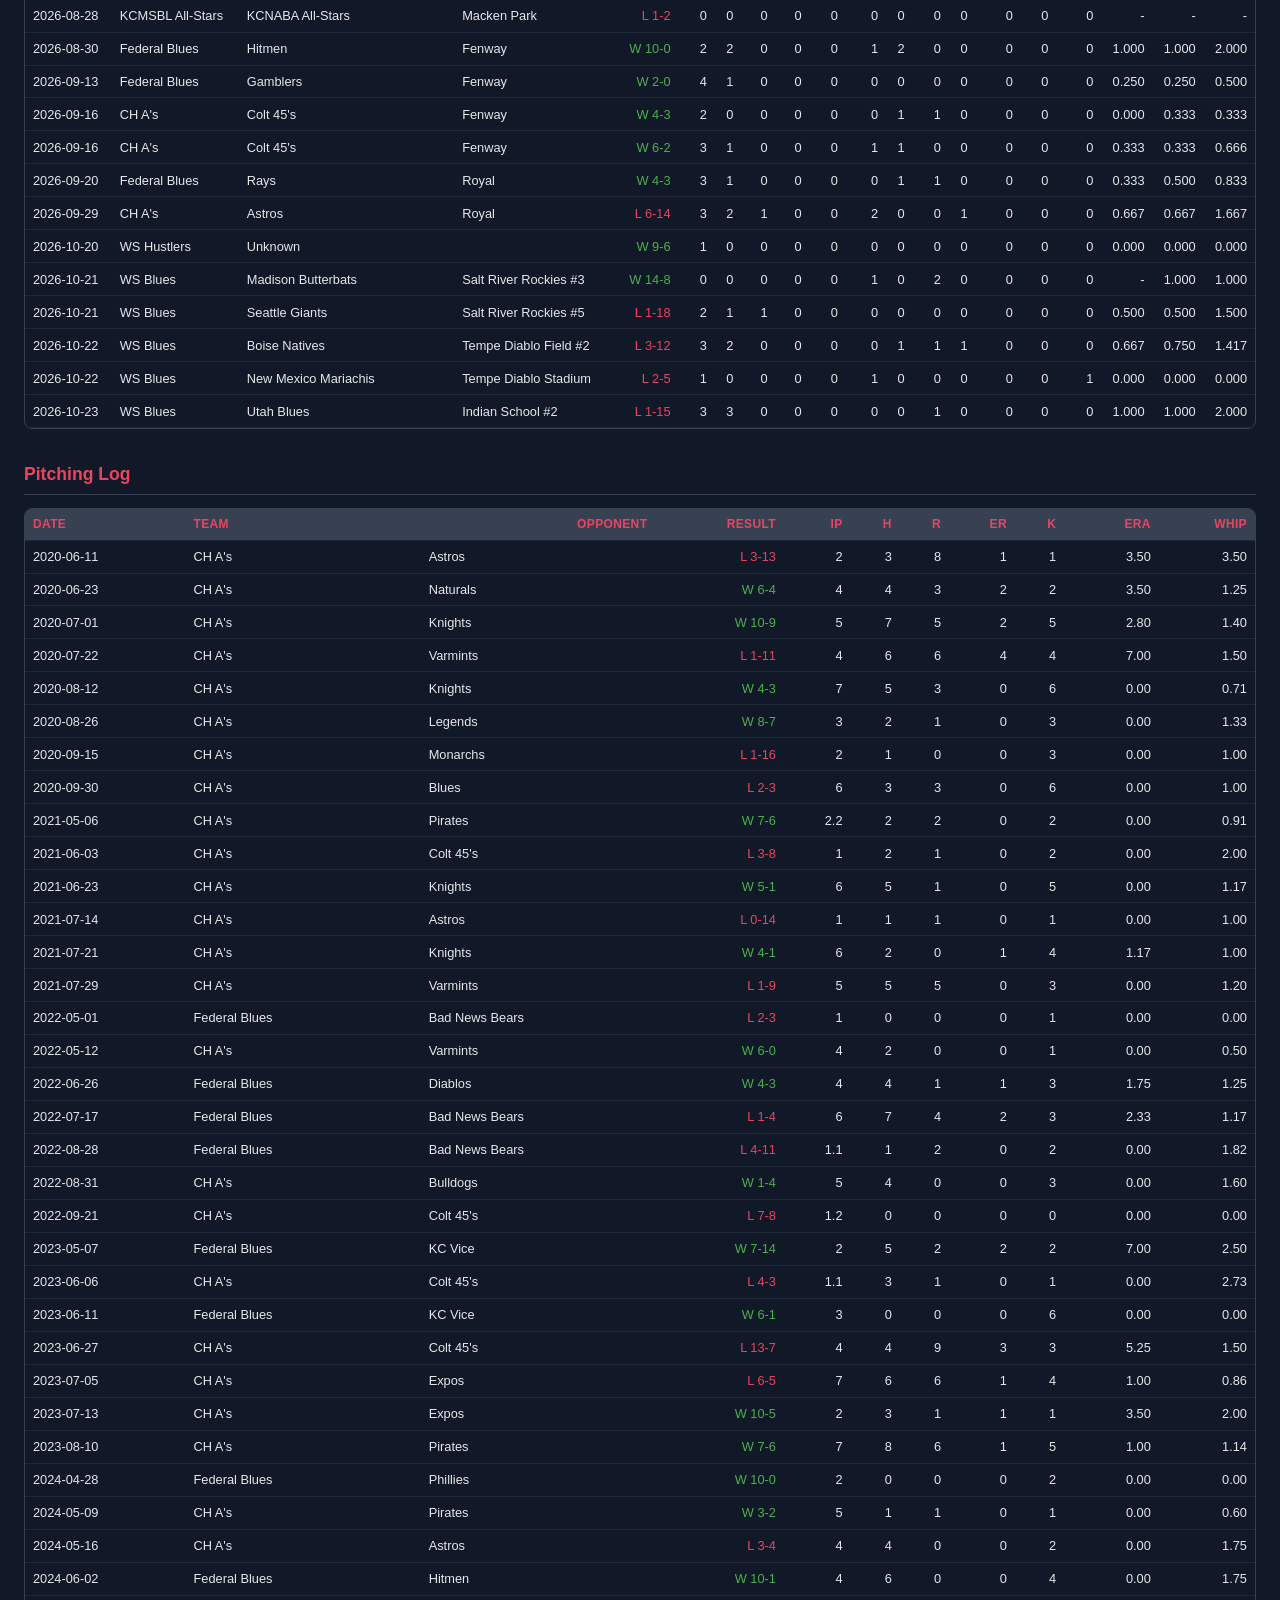
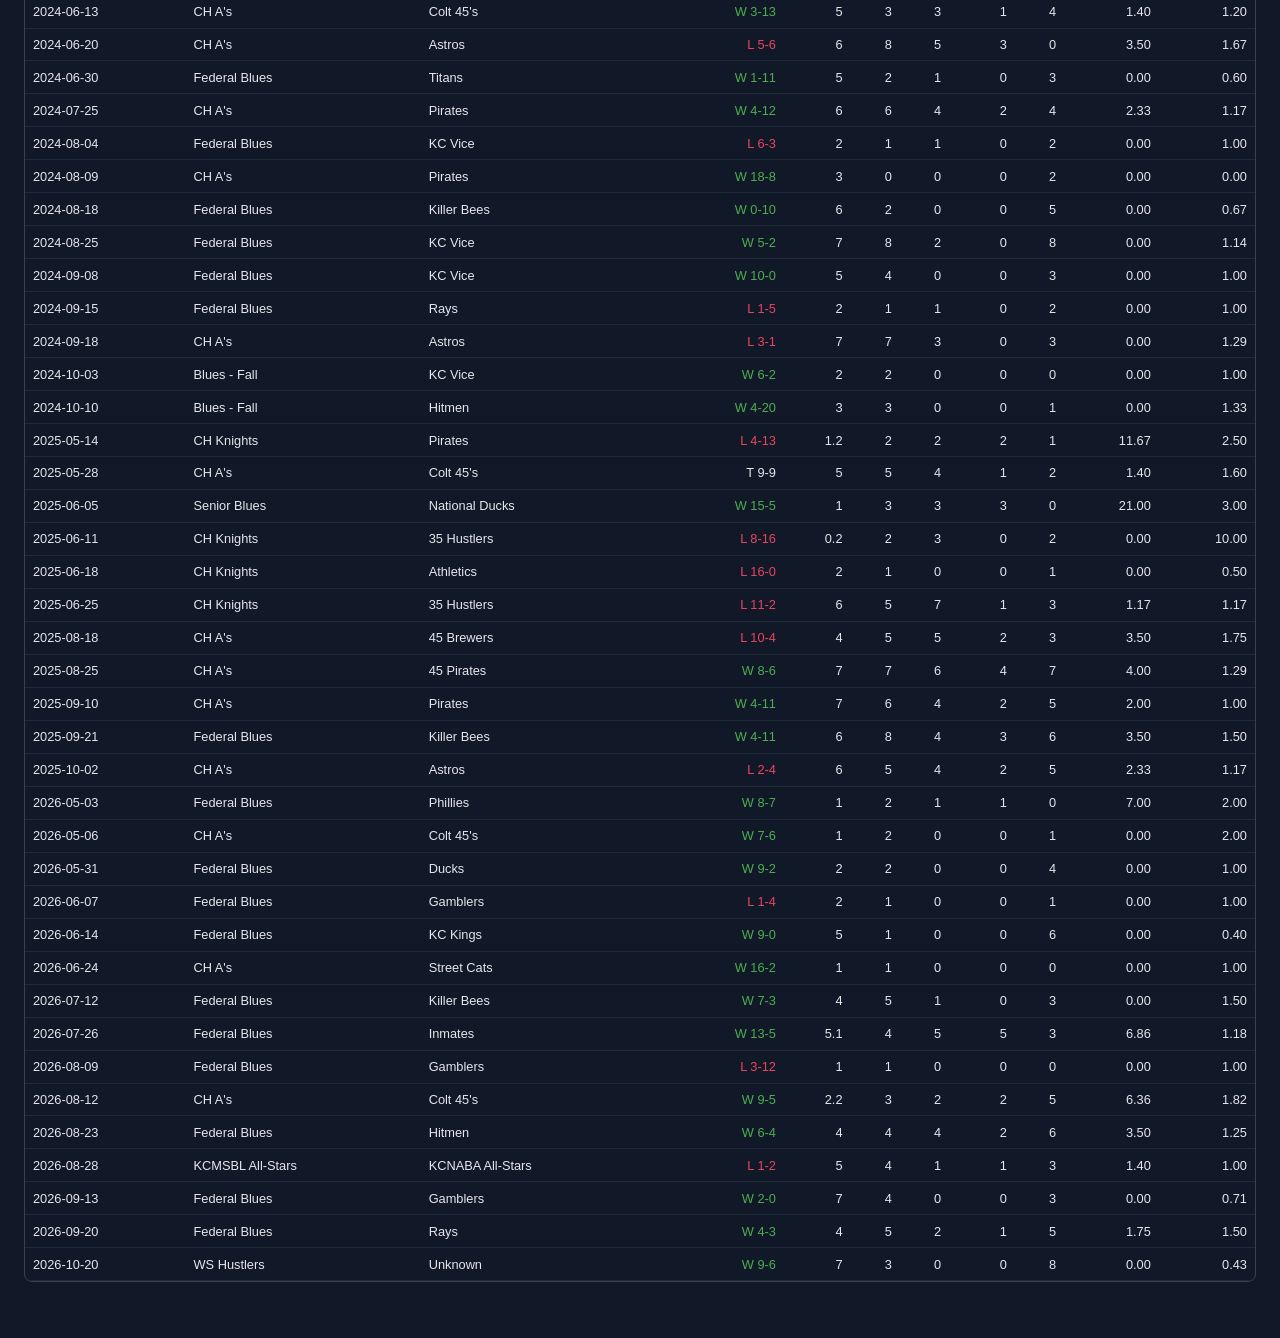
==== commit 6b20a5e0: "Rename WS nav to World Series; add 2026 WS games to the main stats page NAV: the link read "WS Royal" ====
--- a/gamelogs/index.html
+++ b/gamelogs/index.html
@@ -13,7 +13,7 @@
       <a href="../">Hitting</a>
       <a href="../pitching.html">Pitching</a>
       <a href="../splits.html">Splits</a>
-      <a href="../royals/">WS Royals</a>
+      <a href="../royals/">World Series</a>
     </nav>
   </header>
 
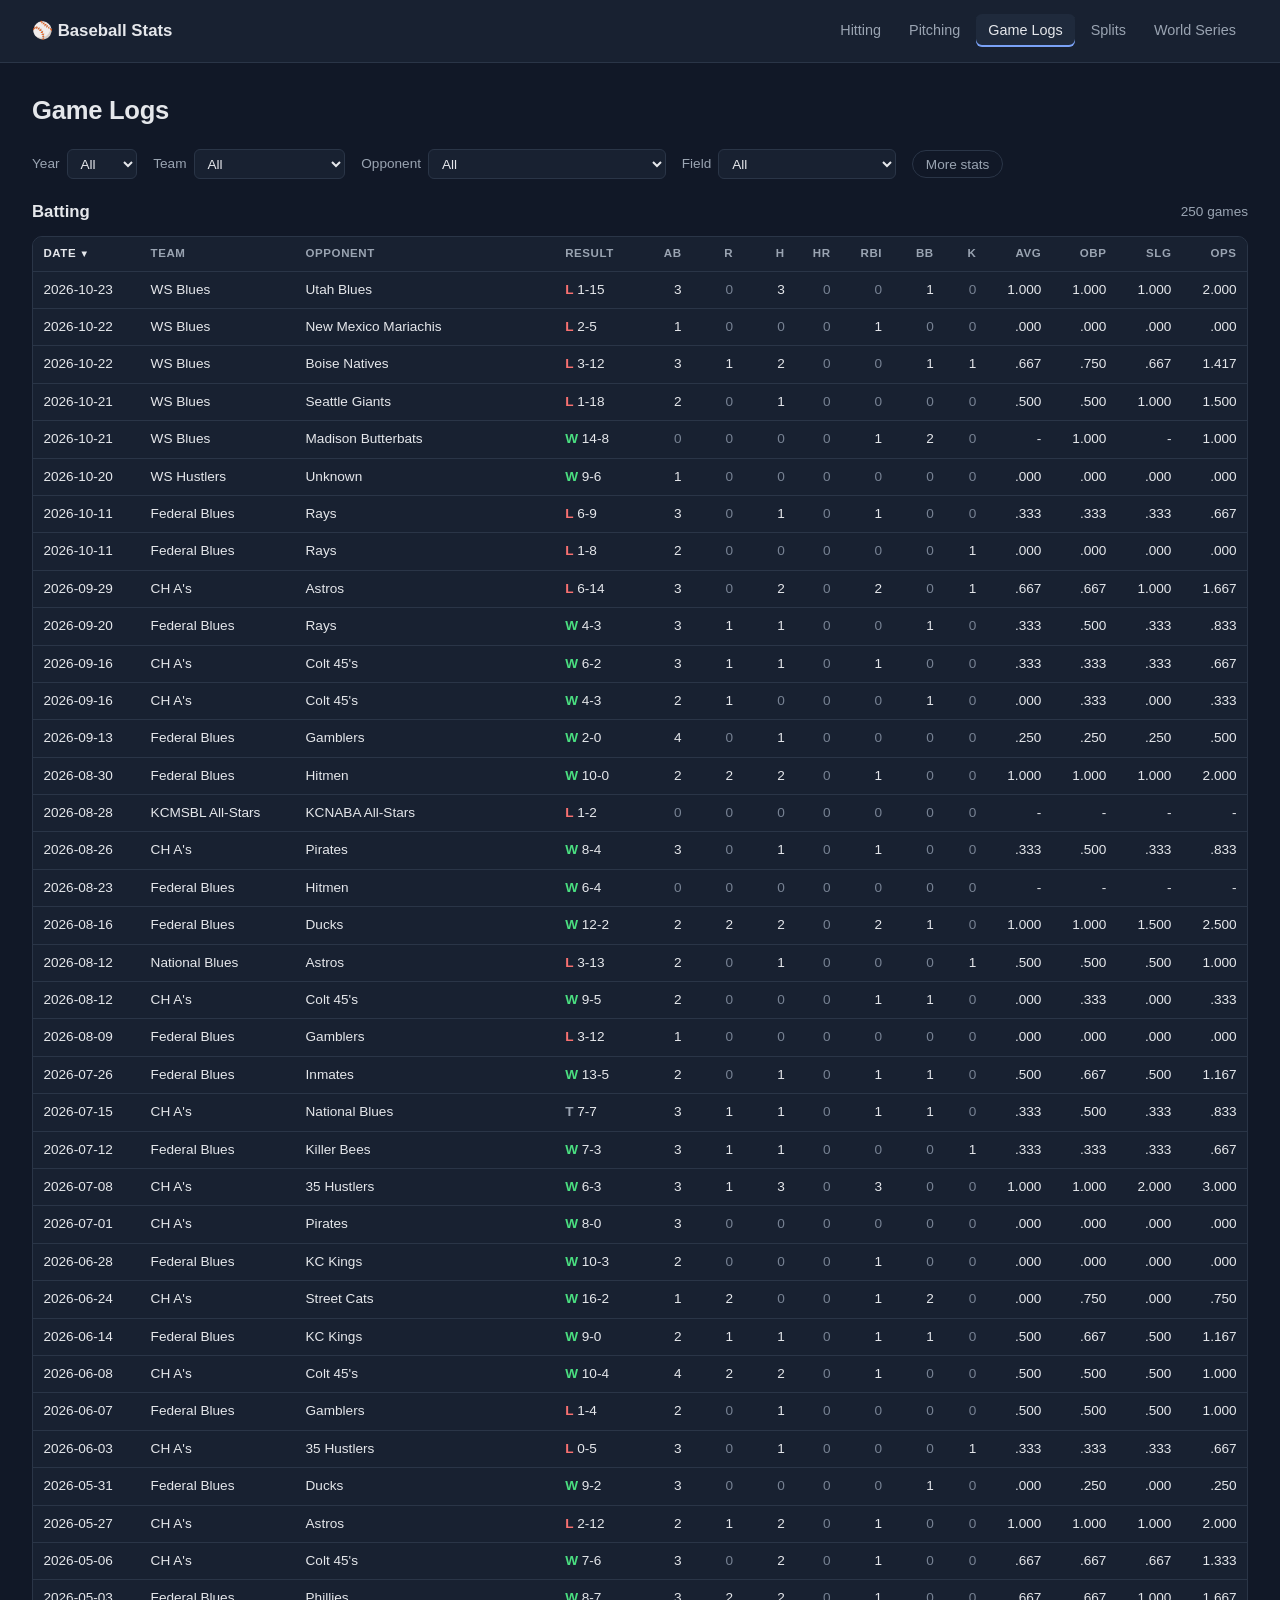
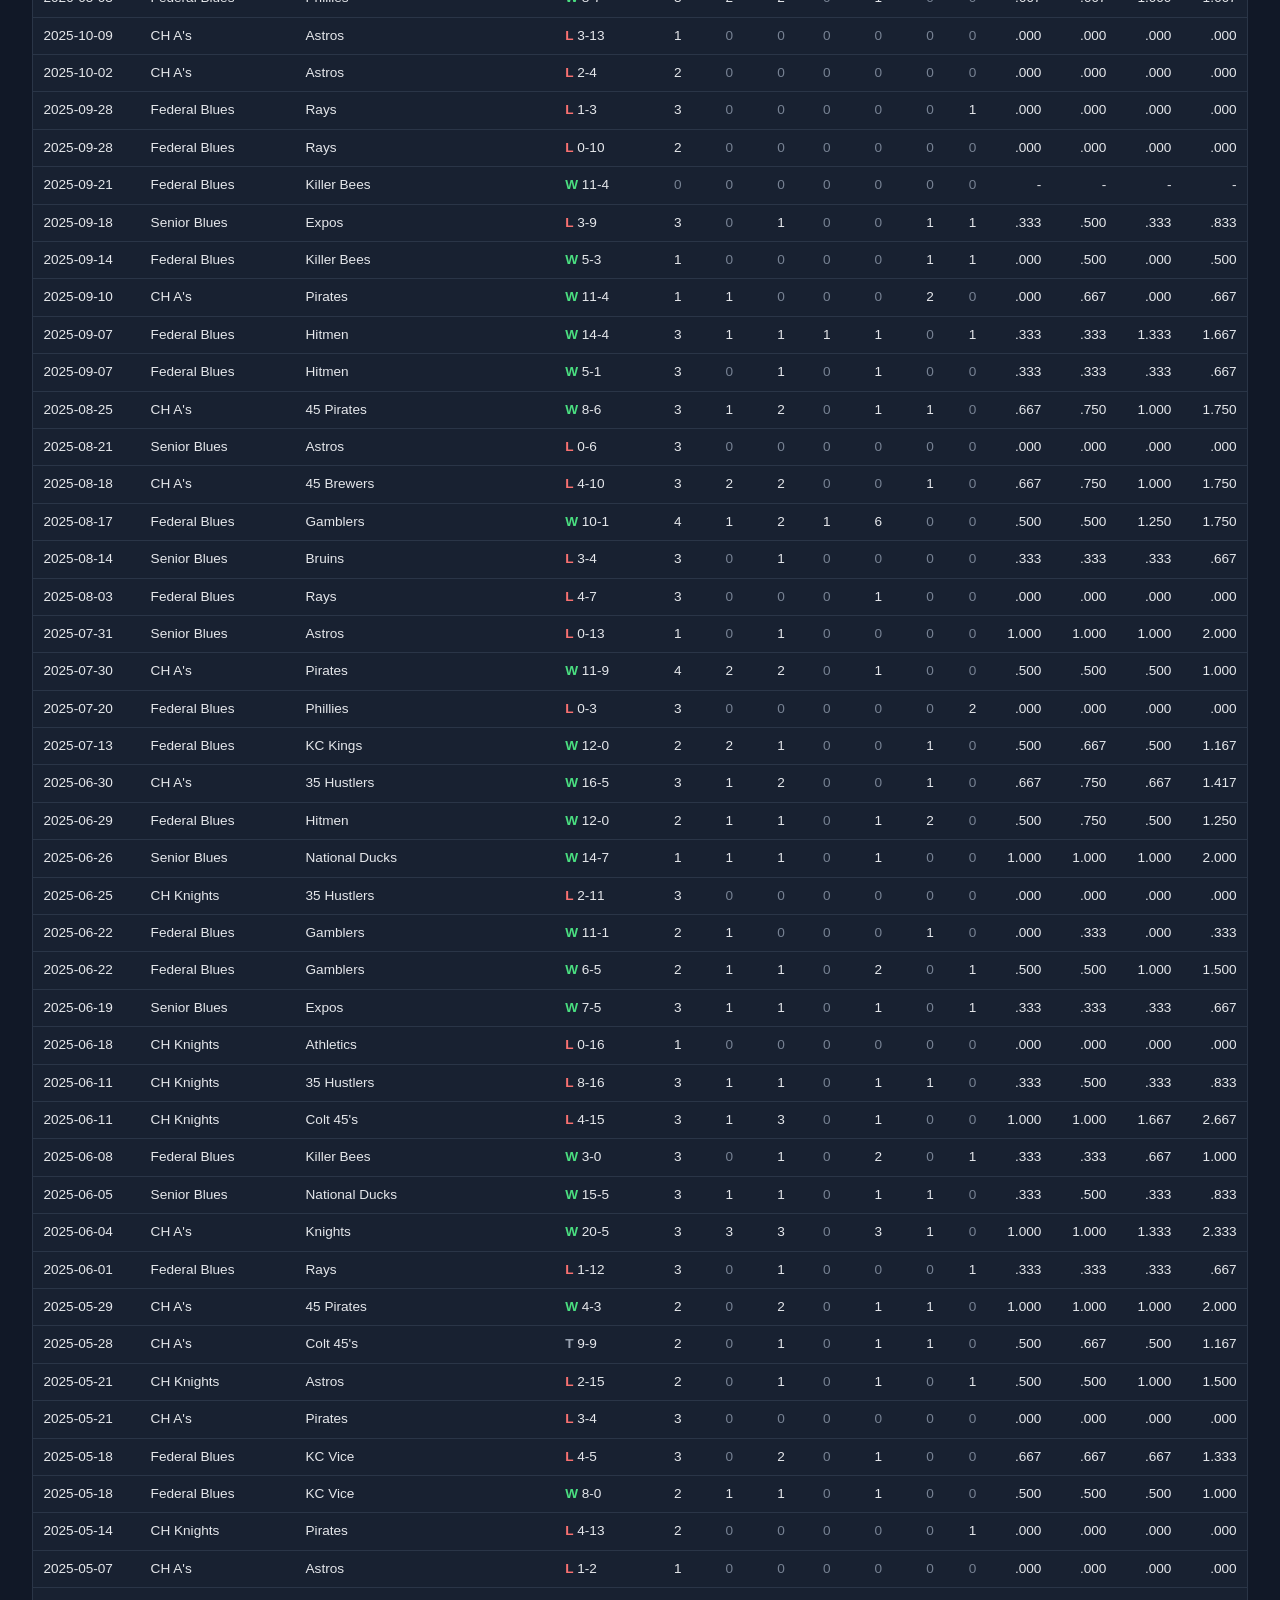
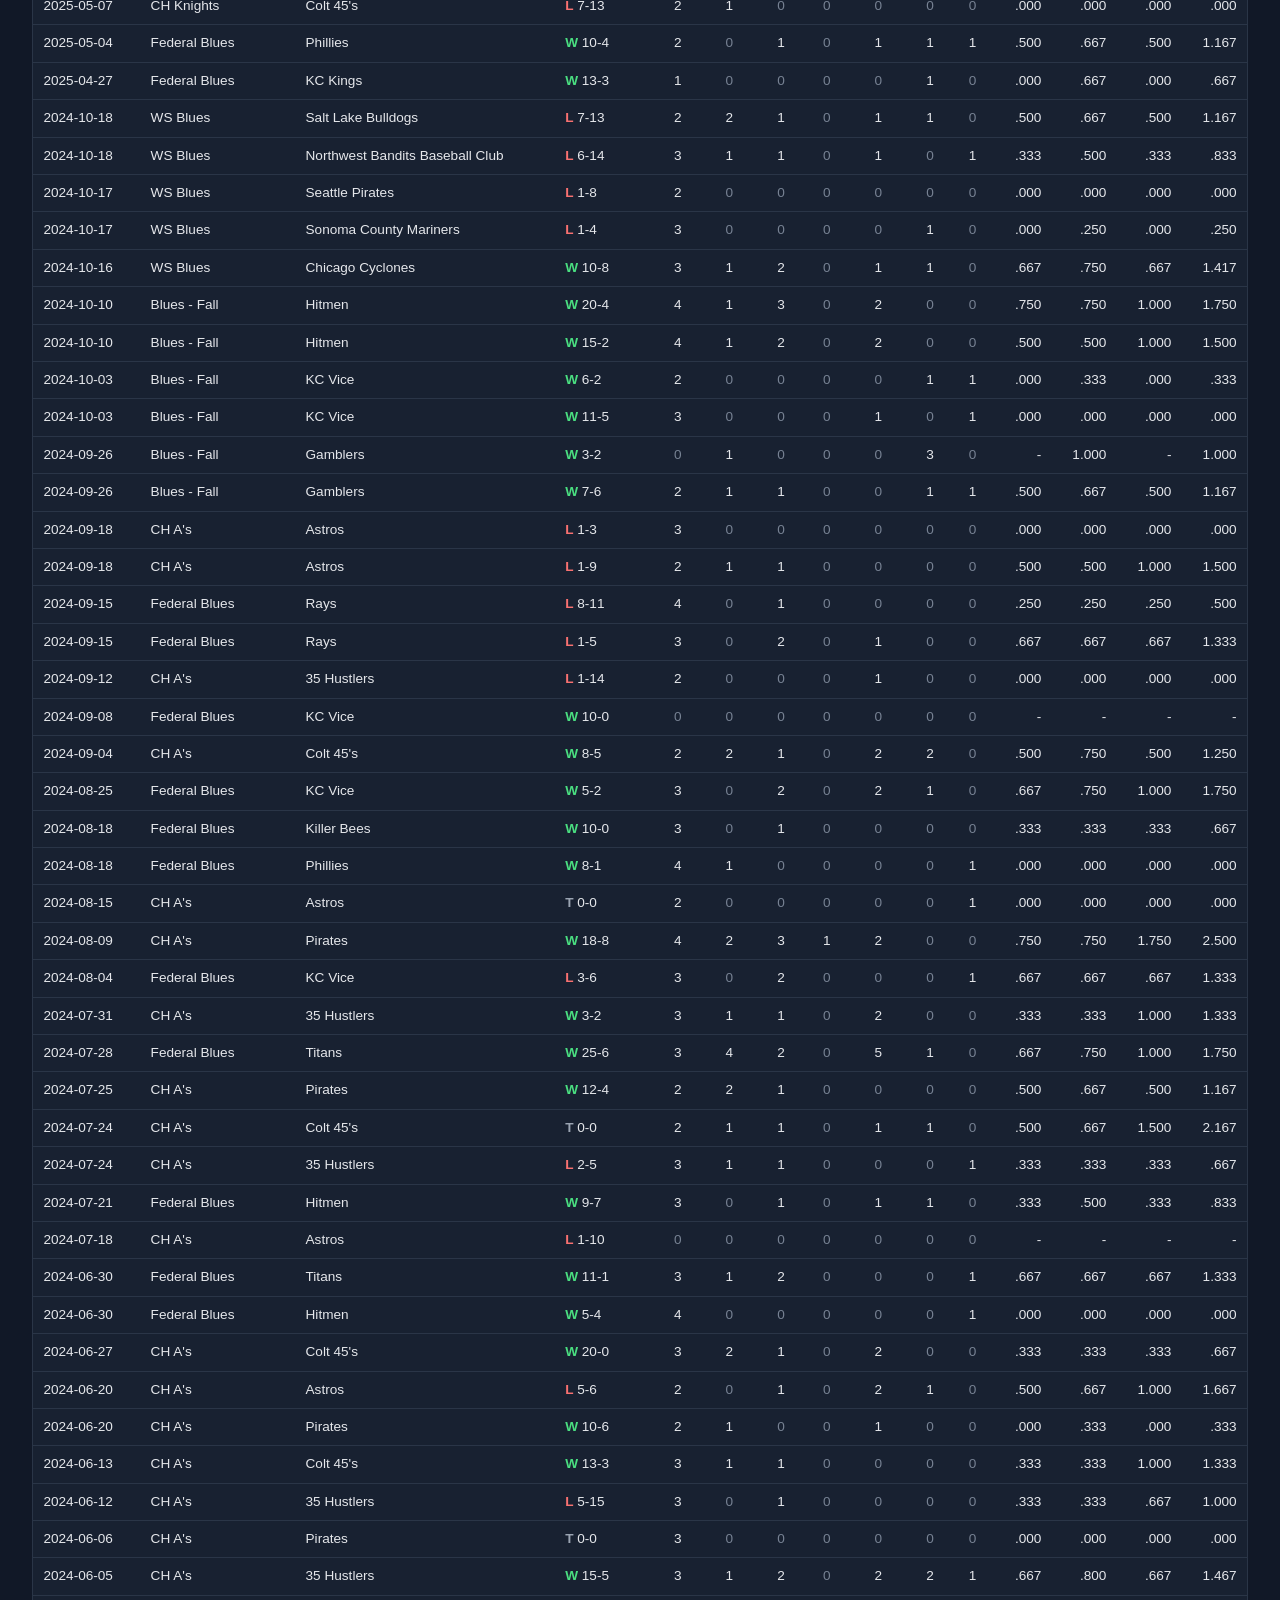
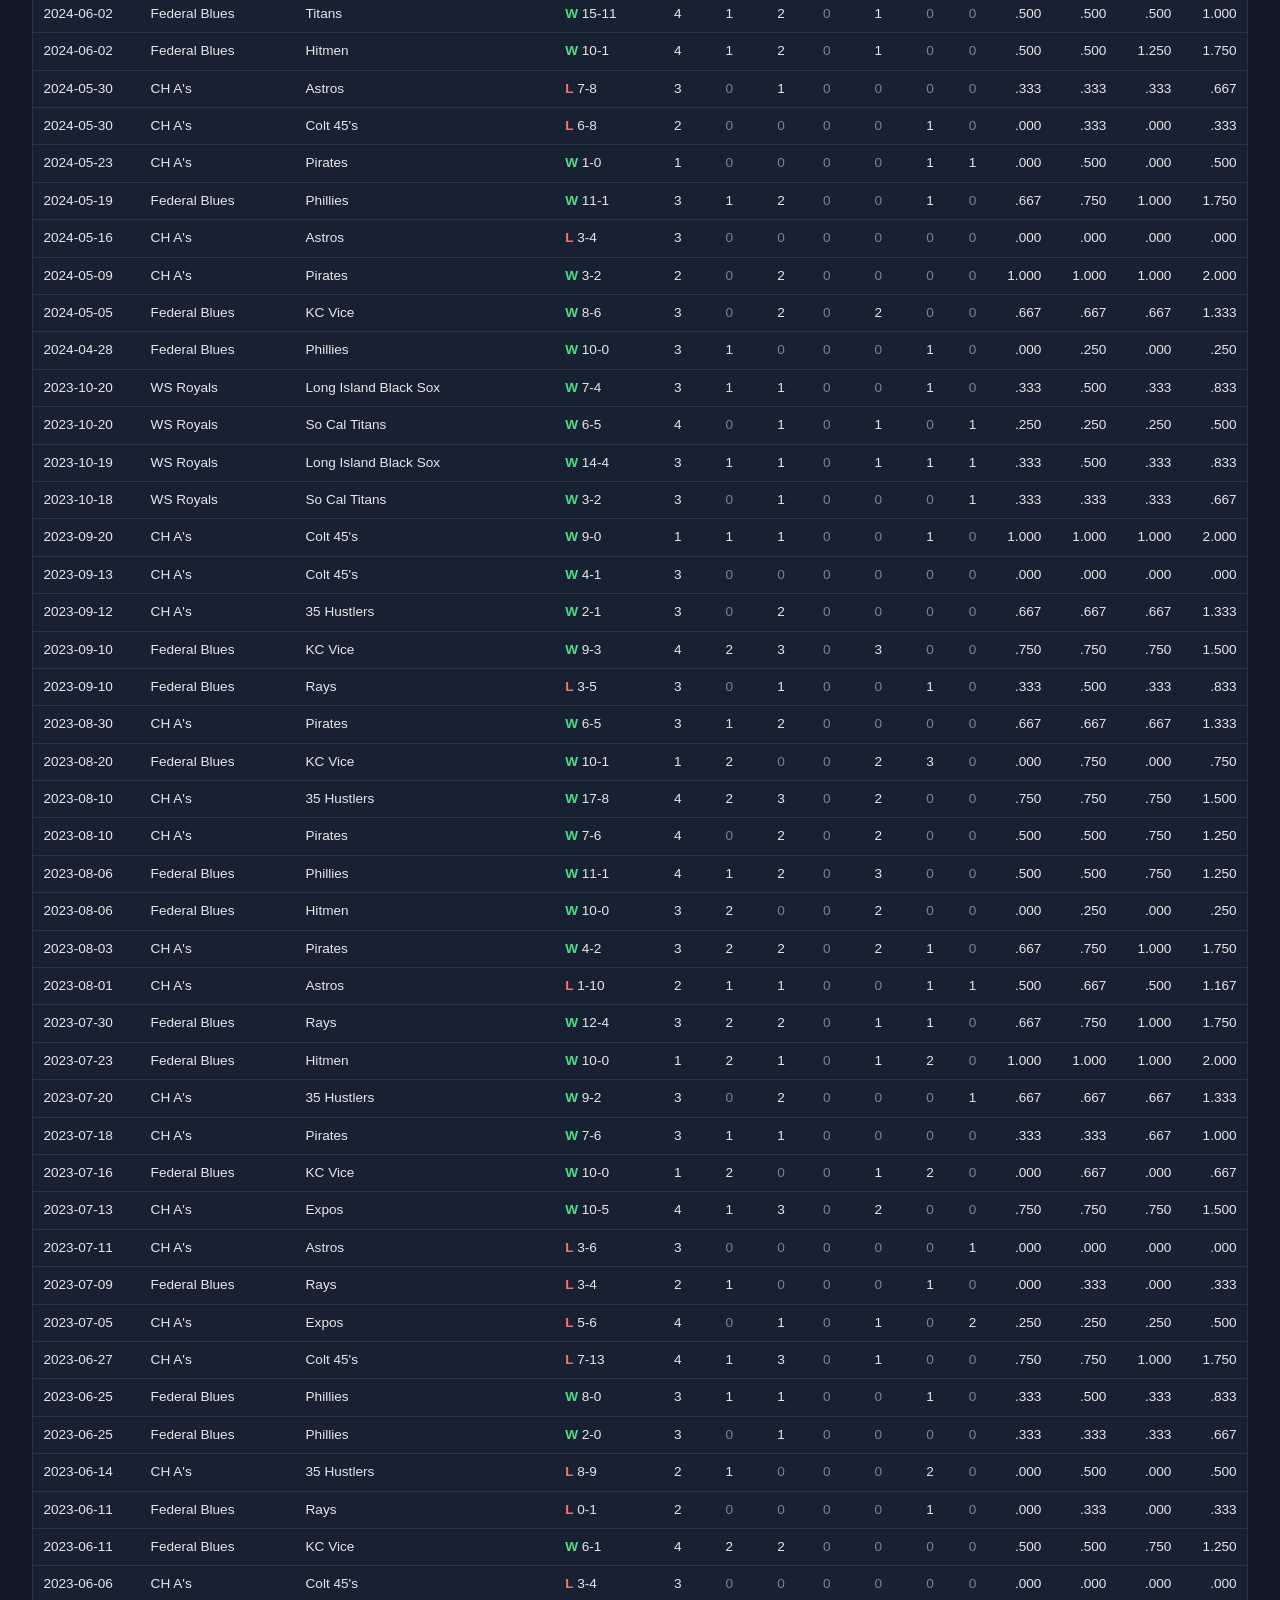
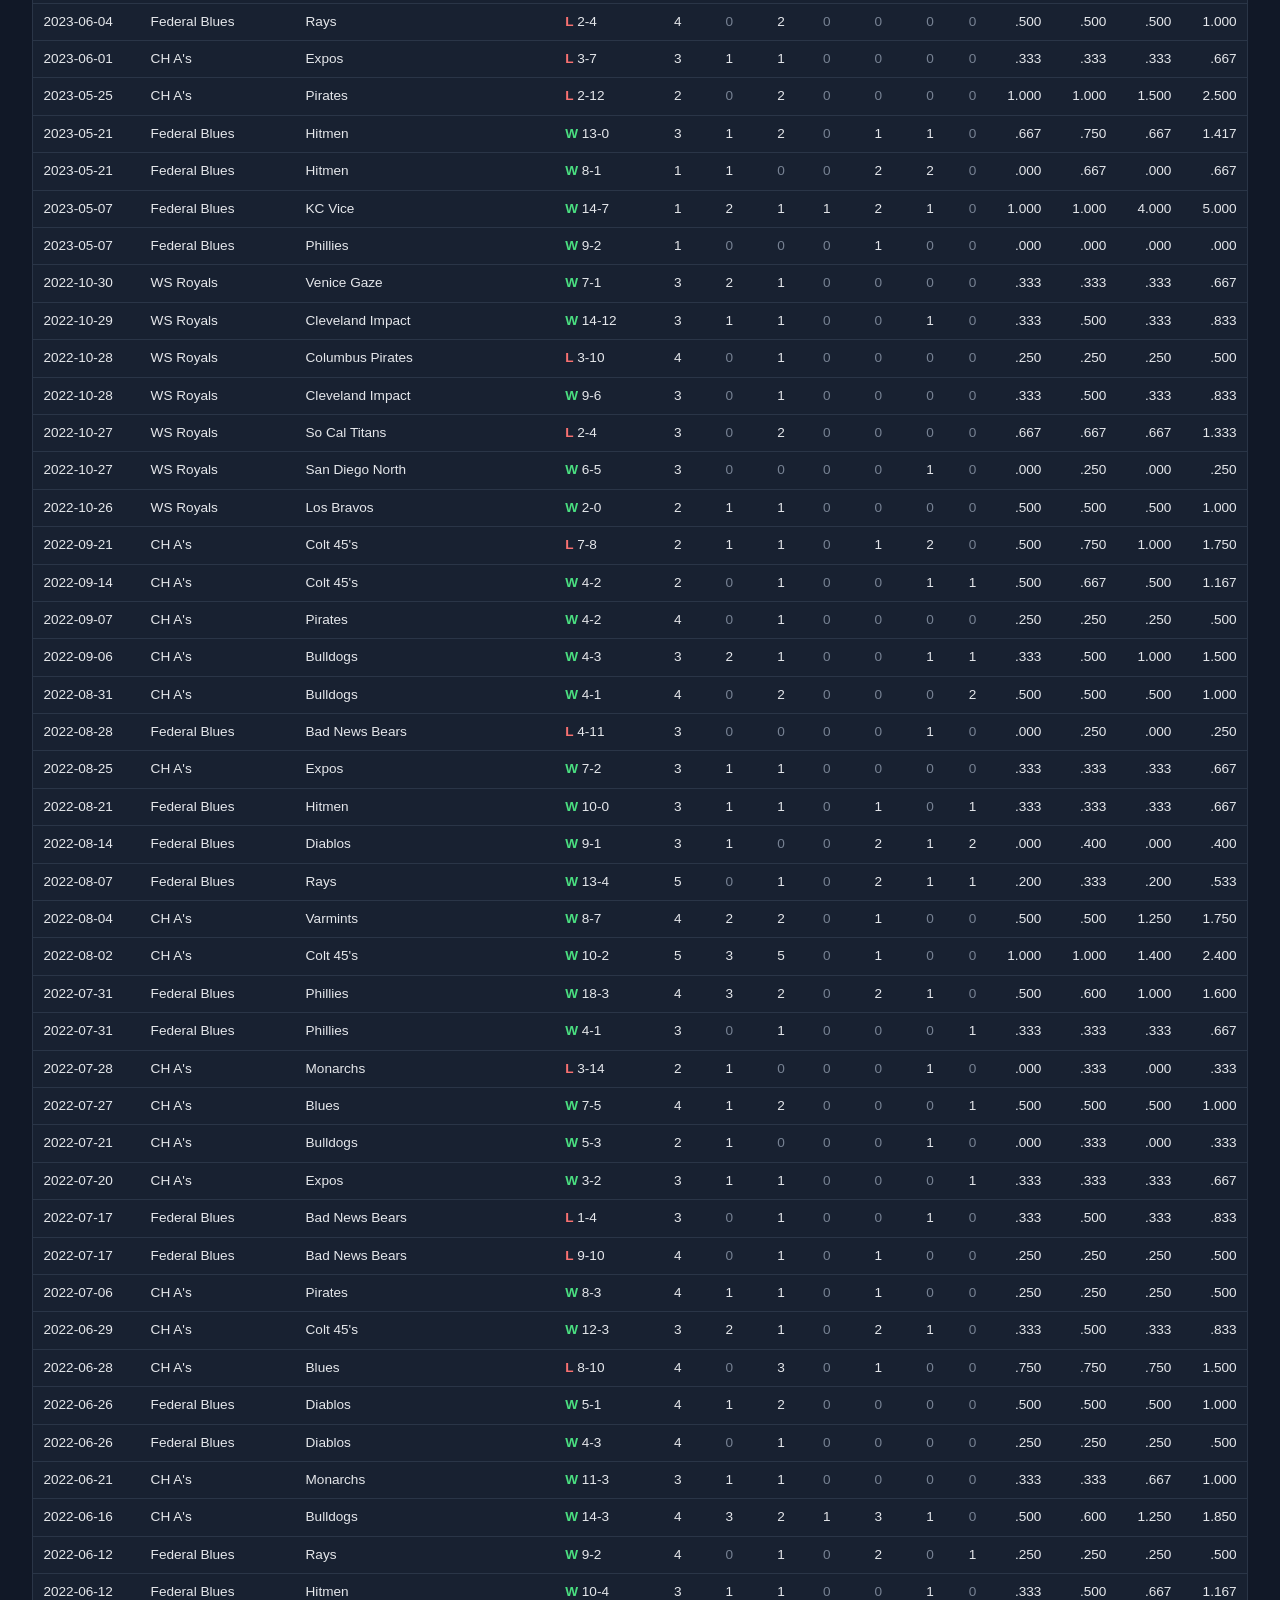
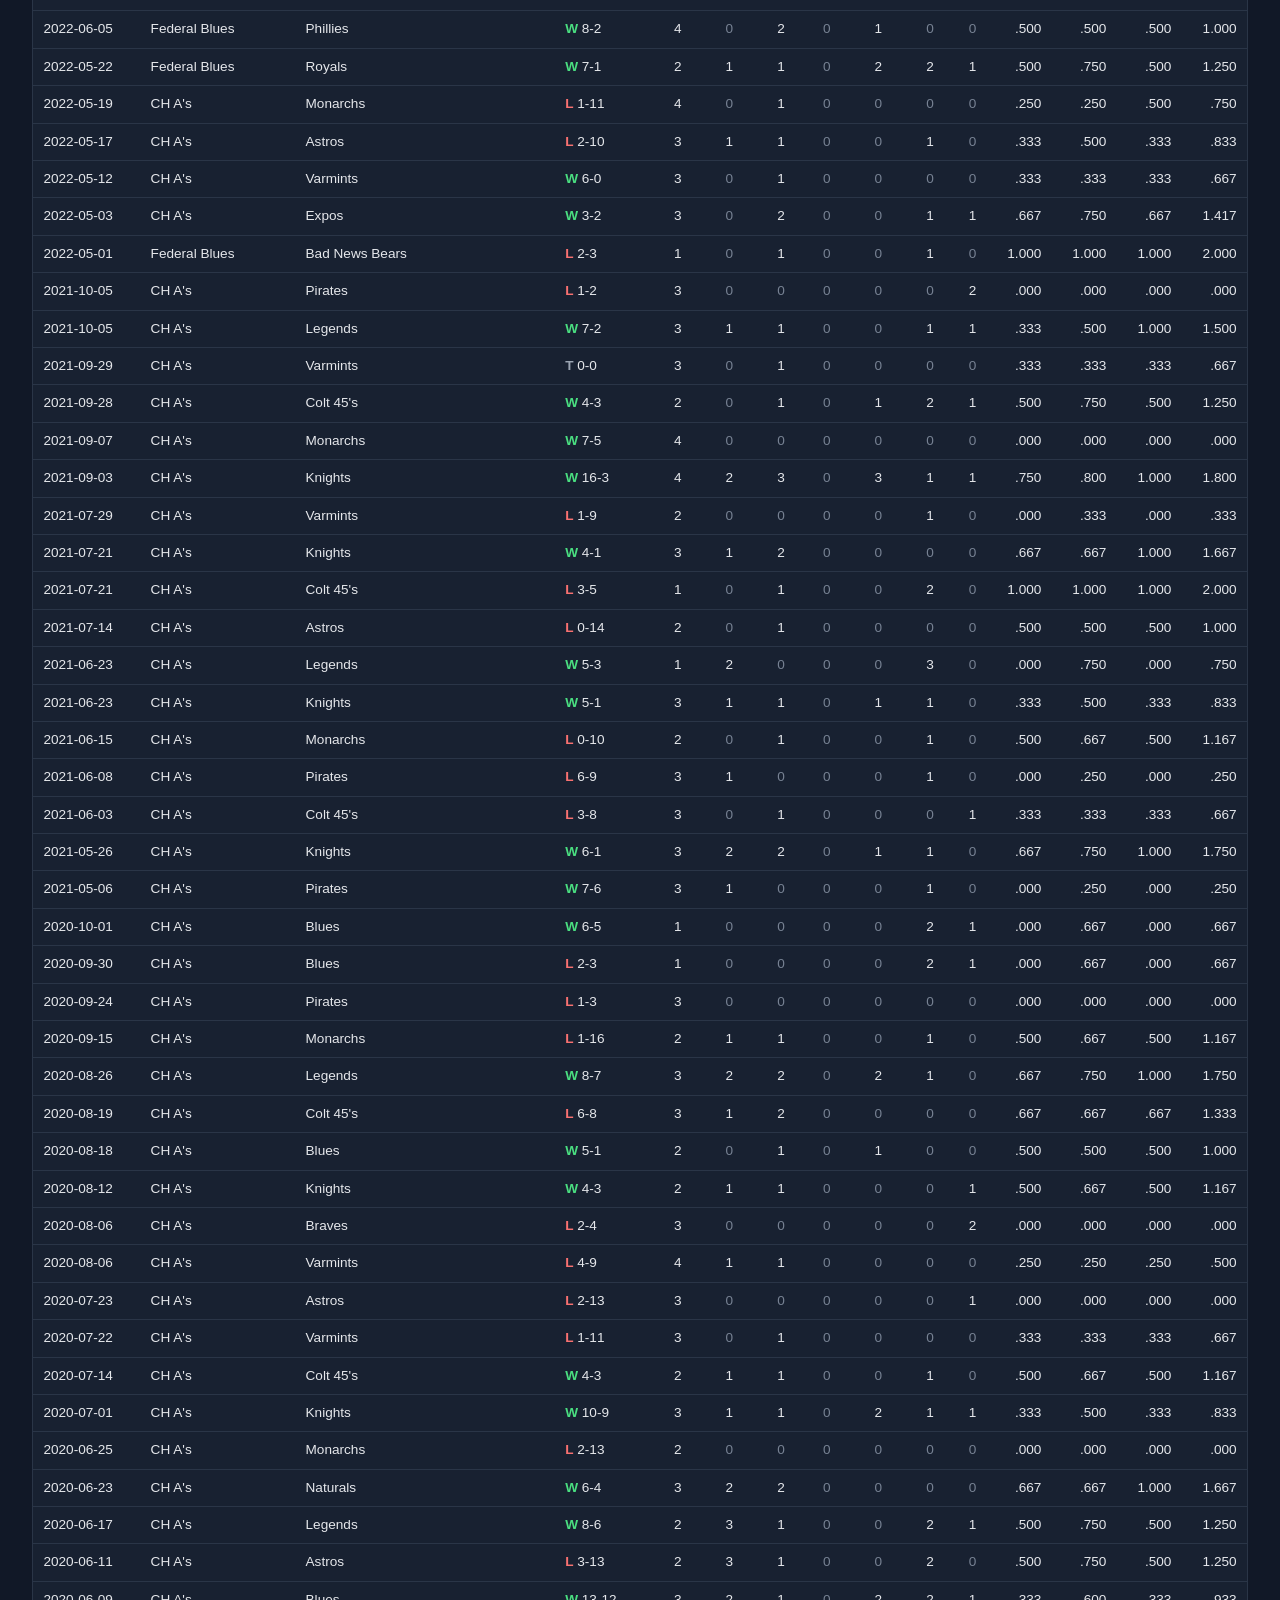
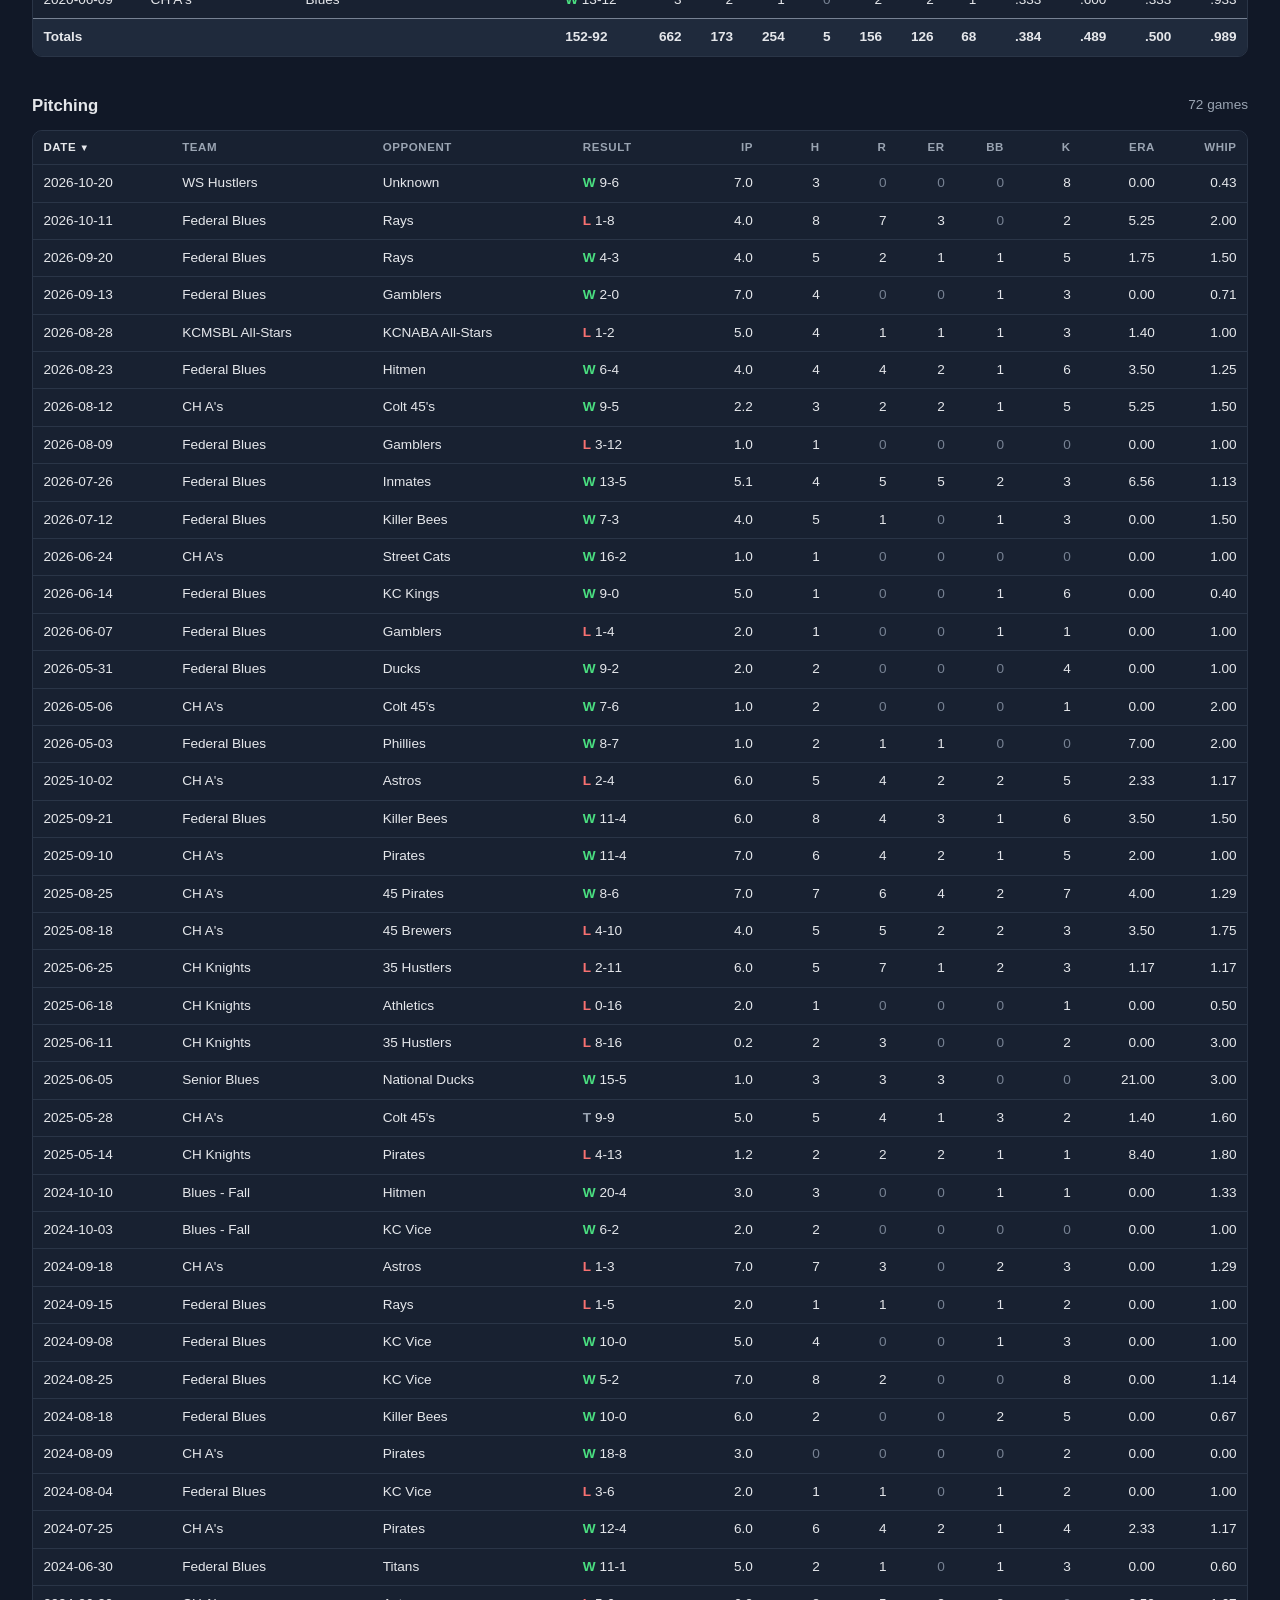
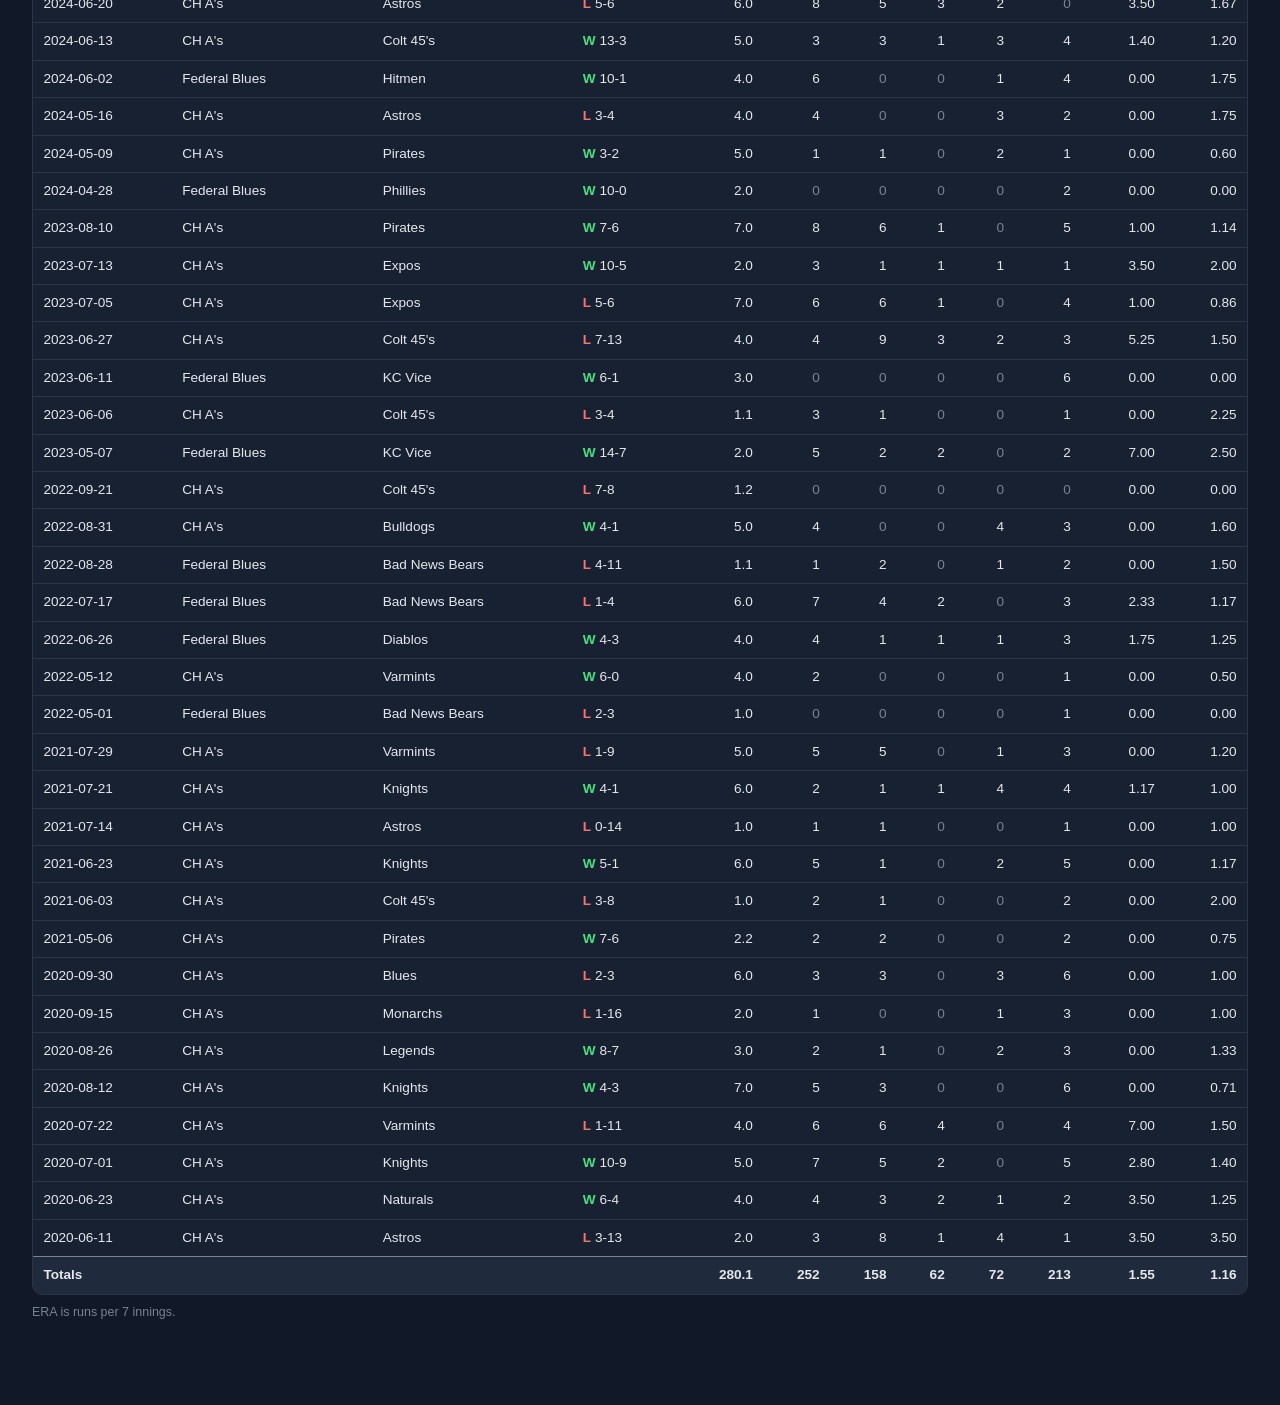
==== commit 100550a1: "Fix stat bugs and redesign the site on one shared stats library SHARED MATH: js/stats.js now holds i" ====
--- a/gamelogs/index.html
+++ b/gamelogs/index.html
@@ -7,152 +7,138 @@
   <link rel="stylesheet" href="../css/style.css">
 </head>
 <body>
-  <header>
-    <h1>📋 Game Logs</h1>
-    <nav>
+  <header class="site-header">
+    <a class="brand" href="../">⚾ Baseball Stats</a>
+    <nav aria-label="Main">
       <a href="../">Hitting</a>
       <a href="../pitching.html">Pitching</a>
+      <a href="./" aria-current="page">Game Logs</a>
       <a href="../splits.html">Splits</a>
       <a href="../royals/">World Series</a>
     </nav>
   </header>
 
   <main>
-    <section id="filters">
-      <label>Year:
-        <select id="yearFilter"><option value="">All</option></select>
-      </label>
-      <label>Team:
-        <select id="teamFilter"><option value="">All</option></select>
-      </label>
-      <label>Opponent:
-        <select id="opponentFilter"><option value="">All</option></select>
-      </label>
-      <label>Field:
-        <select id="fieldFilter"><option value="">All</option></select>
-      </label>
-    </section>
+    <h1 class="page-title">Game Logs</h1>
 
-    <section id="gamelog">
-      <h2>Game Log</h2>
+    <div class="toolbar filters">
+      <label>Year <select id="yearFilter"><option value="">All</option></select></label>
+      <label>Team <select id="teamFilter"><option value="">All</option></select></label>
+      <label>Opponent <select id="opponentFilter"><option value="">All</option></select></label>
+      <label>Field <select id="fieldFilter"><option value="">All</option></select></label>
+      <button type="button" class="chip" id="moreToggle" aria-pressed="false">More stats</button>
+    </div>
+
+    <section aria-labelledby="battingTitle">
+      <div class="section-head"><h2 id="battingTitle">Batting</h2><span class="meta" id="battingMeta"></span></div>
       <div class="table-wrap">
-        <table id="gamelogTable">
-          <thead><tr>
-            <th>Date</th><th>Team</th><th>Opponent</th><th>Field</th><th>Result</th>
-            <th>AB</th><th>H</th><th>2B</th><th>3B</th><th>HR</th>
-            <th>RBI</th><th>R</th><th>BB</th><th>K</th><th>HBP</th>
-            <th>SB</th><th>SAC</th><th>AVG</th><th>OBP</th><th>OPS</th>
-          </tr></thead>
-          <tbody></tbody>
-        </table>
+        <table id="gamelogTable"><thead></thead><tbody></tbody><tfoot></tfoot></table>
       </div>
     </section>
 
-    <section id="pitchingLog" style="display:none">
-      <h2>Pitching Log</h2>
+    <section id="pitchingLog" aria-labelledby="pitchingTitle" hidden>
+      <div class="section-head"><h2 id="pitchingTitle">Pitching</h2><span class="meta" id="pitchingMeta"></span></div>
       <div class="table-wrap">
-        <table id="pitchingLogTable">
-          <thead><tr>
-            <th>Date</th><th>Team</th><th>Opponent</th><th>Result</th>
-            <th>IP</th><th>H</th><th>R</th><th>ER</th><th>K</th><th>ERA</th><th>WHIP</th>
-          </tr></thead>
-          <tbody></tbody>
-        </table>
+        <table id="pitchingLogTable"><thead></thead><tbody></tbody><tfoot></tfoot></table>
       </div>
+      <p class="footnote">ERA is runs per 7 innings.</p>
     </section>
   </main>
 
   <script src="../js/config.js"></script>
+  <script src="../js/stats.js"></script>
   <script>
-    // GAME_LOG_YEARS loaded from config.js — every year with a game log,
-    // including partial ones (2020-2021 are CH A's only)
+    const B_COLS = [
+      ['when', 'Date'], ['team', 'Team'], ['opponent', 'Opponent'], ['field', 'Field', 1], ['result', 'Result'],
+      ['ab', 'AB'], ['r', 'R'], ['h', 'H'], ['2b', '2B', 1], ['3b', '3B', 1], ['hr', 'HR'], ['rbi', 'RBI'],
+      ['bb', 'BB'], ['k', 'K'], ['hb', 'HBP', 1], ['sb', 'SB', 1], ['s', 'SAC', 1],
+      ['avg', 'AVG'], ['obp', 'OBP'], ['slg', 'SLG'], ['ops', 'OPS'],
+    ];
+    const P_COLS = [
+      ['when', 'Date'], ['team', 'Team'], ['opponent', 'Opponent'], ['result', 'Result'],
+      ['ip', 'IP'], ['h', 'H'], ['r', 'R'], ['er', 'ER'], ['bb', 'BB'], ['k', 'K'], ['era', 'ERA'], ['whip', 'WHIP'],
+    ];
+    const RATE = new Set(['avg', 'obp', 'slg', 'ops']);
+    const bSort = { col: 'when', dir: 'desc' }, pSort = { col: 'when', dir: 'desc' };
     let allGames = [];
 
+    function head(cols) {
+      return '<tr>' + cols.map(([k, l, x]) => `<th data-col="${k}"${x ? ' class="x"' : ''}>${l}</th>`).join('') + '</tr>';
+    }
+    function td(k, v, x) { return `<td${x ? ' class="x"' : ''}>${v}</td>`; }
+    function bCell([k, , x], r) {
+      if (k === 'when') return td(k, esc(r.date), x);
+      if (k === 'result') return td(k, resultHtml(r.result), x);
+      if (['team', 'opponent', 'field'].includes(k)) return td(k, esc(r[k] || ''), x);
+      if (RATE.has(k)) return td(k, fmtAvg(r[k]), x);
+      return td(k, num(r[k]), x);
+    }
+    function pCell([k, , x], r) {
+      if (k === 'ip') return td(k, fmtOuts(r.outs), x);
+      if (k === 'era' || k === 'whip') return td(k, fmtRate(r[k]), x);
+      return bCell([k, , x], r);
+    }
+
     async function init() {
-      const results = await Promise.all(
-        GAME_LOG_YEARS.map(y => fetch(`../data/personal/games/${y}.json`).then(r => r.ok ? r.json() : []).catch(() => []))
-      );
-      GAME_LOG_YEARS.forEach((y, i) => {
-        results[i].forEach(g => allGames.push({...g, year: y}));
+      setupMoreToggle();
+      const results = await Promise.all(GAME_LOG_YEARS.map(y => tryLoadJSON(`../data/personal/games/${y}.json`)));
+      results.forEach((res, i) => {
+        if (res.error) showError(`Could not load the ${GAME_LOG_YEARS[i]} game log (${res.error}).`);
+        (res.data || []).forEach(g => allGames.push({ ...g, year: GAME_LOG_YEARS[i], when: gameKey(g) }));
       });
       populateFilters();
+      ['yearFilter', 'teamFilter', 'opponentFilter', 'fieldFilter'].forEach(id =>
+        document.getElementById(id).addEventListener('change', render));
+      bindSort(document.querySelector('#gamelogTable thead'), bSort, render);
+      bindSort(document.querySelector('#pitchingLogTable thead'), pSort, render);
       render();
-      document.getElementById('yearFilter').addEventListener('change', render);
-      document.getElementById('teamFilter').addEventListener('change', render);
-      document.getElementById('opponentFilter').addEventListener('change', render);
-      document.getElementById('fieldFilter').addEventListener('change', render);
     }
 
     function populateFilters() {
-      const years = [...new Set(allGames.map(g => g.year))].sort();
-      const teams = [...new Set(allGames.map(g => g.team))].sort();
-      const yf = document.getElementById('yearFilter');
-      years.forEach(y => { const o = document.createElement('option'); o.value = y; o.textContent = y; yf.appendChild(o); });
-      const tf = document.getElementById('teamFilter');
-      teams.forEach(t => { const o = document.createElement('option'); o.value = t; o.textContent = t; tf.appendChild(o); });
-
-      const opponents = [...new Set(allGames.map(g => g.opponent).filter(Boolean))].sort();
-      const of = document.getElementById('opponentFilter');
-      opponents.forEach(op => { const o = document.createElement('option'); o.value = op; o.textContent = op; of.appendChild(o); });
-
-      const fields = [...new Set(allGames.map(g => g.field).filter(Boolean))].sort();
-      const ff = document.getElementById('fieldFilter');
-      fields.forEach(f => { const o = document.createElement('option'); o.value = f; o.textContent = f; ff.appendChild(o); });
+      const add = (id, vals) => { const s = document.getElementById(id); vals.forEach(v => s.add(new Option(v, v))); };
+      const uniq = f => [...new Set(allGames.map(f).filter(Boolean))].sort();
+      add('yearFilter', [...new Set(allGames.map(g => g.year))].sort((a, b) => b - a));
+      add('teamFilter', uniq(g => g.team));
+      add('opponentFilter', uniq(g => g.opponent));
+      add('fieldFilter', uniq(g => g.field));
     }
 
     function render() {
-      const year = document.getElementById('yearFilter').value;
-      const team = document.getElementById('teamFilter').value;
-      const opponent = document.getElementById('opponentFilter').value;
-      const field = document.getElementById('fieldFilter').value;
-      const filtered = allGames.filter(g => {
-        if (year && g.year !== +year) return false;
-        if (team && g.team !== team) return false;
-        if (opponent && g.opponent !== opponent) return false;
-        if (field && g.field !== field) return false;
-        return true;
-      });
+      const v = id => document.getElementById(id).value;
+      const year = +v('yearFilter') || null, team = v('teamFilter'), opp = v('opponentFilter'), field = v('fieldFilter');
+      const games = allGames.filter(g => (!year || g.year === year) && (!team || g.team === team)
+        && (!opp || g.opponent === opp) && (!field || g.field === field));
 
       // Batting
-      const tbody = document.querySelector('#gamelogTable tbody');
-      tbody.innerHTML = filtered.map(g => {
-        const avg = g.ab ? (g.h / g.ab).toFixed(3) : '-';
-        const pa = g.ab + (g.bb || 0) + (g.hb || 0);
-        const obp = pa ? ((g.h + (g.bb || 0) + (g.hb || 0)) / pa).toFixed(3) : '-';
-        const tb = g.h + (g['2b'] || 0) + 2 * (g['3b'] || 0) + 3 * (g.hr || 0);
-        const slg = g.ab ? tb / g.ab : 0;
-        const ops = pa ? (parseFloat(obp) + slg).toFixed(3) : '-';
-        const cls = g.result && g.result.startsWith('W') ? 'color:#4caf50' : g.result && g.result.startsWith('L') ? 'color:#e94560' : '';
-        return `<tr>
-          <td style="text-align:left">${g.date}</td><td style="text-align:left">${g.team}</td>
-          <td style="text-align:left">${g.opponent}</td><td style="text-align:left">${g.field || ''}</td>
-          <td style="${cls}">${g.result || ''}</td>
-          <td>${g.ab}</td><td>${g.h}</td><td>${g['2b']}</td><td>${g['3b']}</td><td>${g.hr}</td>
-          <td>${g.rbi}</td><td>${g.r}</td><td>${g.bb}</td><td>${g.k}</td><td>${g.hb}</td>
-          <td>${g.sb}</td><td>${g.s}</td><td>${avg}</td><td>${obp}</td><td>${ops}</td>
-        </tr>`;
-      }).join('');
+      const bRows = games.map(g => withRates({ ...g }));
+      const bt = document.querySelector('#gamelogTable thead');
+      bt.innerHTML = head(B_COLS); markSort(bt, bSort);
+      document.querySelector('#gamelogTable tbody').innerHTML =
+        sortRows(bRows, bSort).map(r => `<tr>${B_COLS.map(c => bCell(c, r)).join('')}</tr>`).join('')
+        || `<tr><td colspan="${B_COLS.length}" class="empty">No games match.</td></tr>`;
+      const tot = sumBatting(games.map(g => ({ ...g, w: resultLetter(g.result) === 'W' ? 1 : 0, l: resultLetter(g.result) === 'L' ? 1 : 0 })));
+      document.querySelector('#gamelogTable tfoot').innerHTML = games.length ? `<tr class="total-row">${B_COLS.map(c =>
+        c[0] === 'when' ? `<td>Totals</td>` : c[0] === 'result' ? `<td>${tot.w}-${tot.l}</td>`
+        : ['team', 'opponent', 'field'].includes(c[0]) ? `<td${c[2] ? ' class="x"' : ''}></td>` : bCell(c, tot)).join('')}</tr>` : '';
+      document.getElementById('battingMeta').textContent = `${games.length} games`;
 
       // Pitching
-      const pitched = filtered.filter(g => g.pitching);
-      const pitchSection = document.getElementById('pitchingLog');
-      if (pitched.length) {
-        pitchSection.style.display = '';
-        const ptbody = document.querySelector('#pitchingLogTable tbody');
-        ptbody.innerHTML = pitched.map(g => {
-          const p = g.pitching;
-          const era = p.ip ? ((p.er * 7) / p.ip).toFixed(2) : '-';
-          const whip = p.ip ? ((p.h + (p.bb || 0)) / p.ip).toFixed(2) : '-';
-          const cls = g.result && g.result.startsWith('W') ? 'color:#4caf50' : g.result && g.result.startsWith('L') ? 'color:#e94560' : '';
-          return `<tr>
-            <td style="text-align:left">${g.date}</td><td style="text-align:left">${g.team}</td>
-            <td style="text-align:left">${g.opponent}</td><td style="${cls}">${g.result || ''}</td>
-            <td>${p.ip}</td><td>${p.h}</td><td>${p.r || 0}</td><td>${p.er}</td><td>${p.k}</td><td>${era}</td><td>${whip}</td>
-          </tr>`;
-        }).join('');
-      } else {
-        pitchSection.style.display = 'none';
-      }
+      const pitched = games.filter(g => g.pitching);
+      document.getElementById('pitchingLog').hidden = !pitched.length;
+      if (!pitched.length) return;
+      const pRows = pitched.map(g => {
+        const p = g.pitching, outs = ipToOuts(p.ip);
+        return { ...g, outs, ip: p.ip, h: p.h || 0, r: p.r || 0, er: p.er || 0, bb: p.bb || 0, k: p.k || 0,
+          era: eraOf(p.er || 0, outs), whip: whipOf(p.h || 0, p.bb || 0, outs) };
+      });
+      const pt = document.querySelector('#pitchingLogTable thead');
+      pt.innerHTML = head(P_COLS); markSort(pt, pSort);
+      document.querySelector('#pitchingLogTable tbody').innerHTML =
+        sortRows(pRows, pSort).map(r => `<tr>${P_COLS.map(c => pCell(c, r)).join('')}</tr>`).join('');
+      const ptot = sumPitching(pitched.map(g => ({ ...g.pitching })));
+      document.querySelector('#pitchingLogTable tfoot').innerHTML = `<tr class="total-row">${P_COLS.map(c =>
+        c[0] === 'when' ? '<td>Totals</td>' : ['team', 'opponent', 'result'].includes(c[0]) ? '<td></td>' : pCell(c, ptot)).join('')}</tr>`;
+      document.getElementById('pitchingMeta').textContent = `${pitched.length} games`;
     }
 
     init();
--- a/css/style.css
+++ b/css/style.css
@@ -1,198 +1,197 @@
+/* One accent color, used only for links and selected controls. Everything else is
+   neutral so the numbers carry the page. Gold marks championships; green/red appear
+   only on the W/L letter of a result. */
+:root {
+  --bg: #111827;
+  --surface: #182131;
+  --surface-2: #1f2a3c;
+  --border: #2a3547;
+  --text: #e5e7eb;
+  --muted: #9aa4b2;
+  --dim: #778293;
+  --accent: #7aa2f7;
+  --gold: #d9b44a;
+  --win: #4ade80;
+  --loss: #f87171;
+}
+
 * { margin: 0; padding: 0; box-sizing: border-box; }
 
 body {
-  font-family: -apple-system, BlinkMacSystemFont, 'Segoe UI', sans-serif;
-  background: #111827;
-  color: #e5e7eb;
+  font-family: -apple-system, BlinkMacSystemFont, 'Segoe UI', Roboto, sans-serif;
+  background: var(--bg);
+  color: var(--text);
   line-height: 1.5;
+  font-size: 15px;
 }
 
-header {
-  background: #1f2937;
-  padding: 1.2rem 2rem;
-  border-bottom: 2px solid #e94560;
-  display: flex;
-  align-items: center;
-  justify-content: space-between;
-  flex-wrap: wrap;
-  gap: 0.5rem;
+a { color: var(--accent); }
+:focus-visible { outline: 2px solid var(--accent); outline-offset: 2px; border-radius: 4px; }
+
+/* ---------- Header / nav ---------- */
+.site-header {
+  display: flex; align-items: center; justify-content: space-between; flex-wrap: wrap;
+  gap: 0.75rem 1.5rem;
+  padding: 0.9rem 2rem;
+  border-bottom: 1px solid var(--border);
+  background: var(--surface);
+}
+.brand { color: var(--text); font-weight: 700; font-size: 1.05rem; text-decoration: none; }
+.site-header nav { display: flex; gap: 0.25rem; flex-wrap: wrap; }
+.site-header nav a {
+  color: var(--muted); text-decoration: none; font-weight: 500; font-size: 0.9rem;
+  padding: 0.35rem 0.75rem; border-radius: 6px;
+}
+.site-header nav a:hover { color: var(--text); background: var(--surface-2); }
+.site-header nav a[aria-current="page"] { color: var(--text); background: var(--surface-2); box-shadow: inset 0 -2px 0 var(--accent); }
+
+main { max-width: 1280px; margin: 0 auto; padding: 1.75rem 2rem 3rem; }
+.page-title { font-size: 1.6rem; font-weight: 700; margin-bottom: 1.25rem; letter-spacing: -0.01em; }
+.breadcrumb { color: var(--muted); font-size: 0.85rem; margin-bottom: 0.25rem; }
+.breadcrumb a { text-decoration: none; }
+
+section { margin-bottom: 2.25rem; }
+h2 { font-size: 1.05rem; font-weight: 600; color: var(--text); }
+.eyebrow { font-size: 0.75rem; font-weight: 600; color: var(--muted); text-transform: uppercase; letter-spacing: 0.08em; margin-bottom: 0.6rem; }
+.section-head { display: flex; align-items: center; justify-content: space-between; flex-wrap: wrap; gap: 0.75rem; margin-bottom: 0.75rem; }
+.meta { color: var(--muted); font-size: 0.85rem; }
+.footnote { color: var(--dim); font-size: 0.78rem; margin-top: 0.5rem; }
+.empty { text-align: center !important; color: var(--muted); padding: 1.5rem !important; }
+
+.error-banner {
+  background: #3b1d24; border: 1px solid #7f1d1d; color: #fecaca;
+  padding: 0.7rem 1rem; border-radius: 8px; margin-bottom: 1rem; font-size: 0.9rem;
 }
 
-header h1 { font-size: 1.5rem; }
-
-nav { display: flex; gap: 1.2rem; flex-wrap: wrap; }
-nav a {
-  color: #e94560;
-  text-decoration: none;
-  font-weight: 600;
-  font-size: 0.9rem;
-}
-nav a:hover { text-decoration: underline; }
-
-main { max-width: 1400px; margin: 0 auto; padding: 1.5rem; }
-
-/* Hero */
+/* ---------- Hero ---------- */
 .hero {
   display: grid;
-  grid-template-columns: repeat(auto-fit, minmax(100px, 1fr));
+  grid-template-columns: repeat(auto-fit, minmax(110px, 1fr));
   gap: 0.6rem;
-  margin-bottom: 1.5rem;
-  padding: 1rem;
-  background: #1f2937;
-  border-radius: 10px;
-  border: 1px solid #374151;
+  margin-bottom: 1rem;
 }
+.stat-card { background: var(--surface); border: 1px solid var(--border); border-radius: 10px; padding: 0.8rem 1rem; min-width: 0; }
+.stat-card .label { font-size: 0.72rem; color: var(--muted); text-transform: uppercase; letter-spacing: 0.06em; }
+.stat-card .value { font-size: 1.45rem; font-weight: 700; color: var(--text); font-variant-numeric: tabular-nums; }
 
-.hero .stat-card {
-  background: transparent;
-  padding: 0.5rem;
+/* ---------- Controls ---------- */
+.toolbar { display: flex; align-items: center; flex-wrap: wrap; gap: 0.6rem 1rem; }
+.toolbar.filters { margin-bottom: 1.25rem; }
+.toolbar label { display: flex; align-items: center; gap: 0.45rem; font-size: 0.85rem; color: var(--muted); }
+select, input[type="number"] {
+  background: var(--surface); color: var(--text); border: 1px solid var(--border);
+  padding: 0.35rem 0.55rem; border-radius: 6px; font-size: 0.85rem; font-family: inherit;
 }
+input[type="number"] { width: 4.5rem; }
 
-/* Tabs */
-.tabs {
-  display: flex;
-  gap: 0;
-  margin-bottom: 1.5rem;
-  border-bottom: 2px solid #374151;
+.chip, .segmented button, .tabs [role="tab"] {
+  background: transparent; color: var(--muted); border: 1px solid var(--border);
+  padding: 0.35rem 0.8rem; border-radius: 999px; font-size: 0.85rem; font-family: inherit; cursor: pointer;
 }
+.chip:hover, .segmented button:hover { color: var(--text); border-color: var(--dim); }
+.chip[aria-pressed="true"], .segmented button[aria-pressed="true"] {
+  color: var(--text); background: var(--surface-2); border-color: var(--accent);
+}
+.chip-row { display: flex; flex-wrap: wrap; gap: 0.5rem; margin-bottom: 1rem; }
+.segmented { display: inline-flex; margin-bottom: 0.75rem; }
+.segmented button { border-radius: 0; }
+.segmented button:first-child { border-radius: 999px 0 0 999px; }
+.segmented button:last-child { border-radius: 0 999px 999px 0; margin-left: -1px; }
+.toolbar .segmented { margin-bottom: 0; }
 
-.tab-btn {
-  padding: 0.7rem 1.5rem;
-  background: transparent;
-  border: none;
-  color: #9ca3af;
-  font-size: 0.95rem;
-  font-weight: 600;
-  cursor: pointer;
-  border-bottom: 2px solid transparent;
-  margin-bottom: -2px;
-  transition: color 0.2s, border-color 0.2s;
+.tabs { display: flex; align-items: center; gap: 0.25rem; border-bottom: 1px solid var(--border); margin-bottom: 1.5rem; }
+.tabs [role="tab"] {
+  border: none; border-radius: 0; padding: 0.6rem 1rem; font-weight: 500; font-size: 0.92rem;
+  border-bottom: 2px solid transparent; margin-bottom: -1px; white-space: nowrap;
 }
+.tabs-aside { white-space: nowrap; }
+.tabs [role="tab"]:hover { color: var(--text); }
+.tabs [role="tab"][aria-selected="true"] { color: var(--text); border-bottom-color: var(--accent); }
+.tabs-aside { margin-left: auto; }
 
-.tab-btn:hover { color: #e5e7eb; }
-.tab-btn.active {
-  color: #e94560;
-  border-bottom-color: #e94560;
+/* ---------- Tables ---------- */
+.table-wrap { overflow-x: auto; border: 1px solid var(--border); border-radius: 10px; background: var(--surface); }
+table { width: 100%; border-collapse: collapse; font-size: 0.85rem; font-variant-numeric: tabular-nums; }
+th, td { padding: 0.5rem 0.65rem; text-align: right; white-space: nowrap; }
+td { border-top: 1px solid var(--border); }
+th {
+  position: sticky; top: 0; z-index: 1;
+  background: var(--surface); color: var(--muted);
+  font-size: 0.72rem; font-weight: 600; text-transform: uppercase; letter-spacing: 0.05em;
+  border-bottom: 1px solid var(--border);
 }
+th:first-child, td:first-child, th:nth-child(2), td:nth-child(2) { text-align: left; }
+th.sortable { cursor: pointer; user-select: none; }
+th.sortable:hover { color: var(--text); }
+th.sort-asc, th.sort-desc { color: var(--text); }
+th.sort-asc::after { content: ' ▲'; font-size: 0.6rem; }
+th.sort-desc::after { content: ' ▼'; font-size: 0.6rem; }
+tbody tr:hover td { background: var(--surface-2); }
 
-.tab-content { display: none; }
-.tab-content.active { display: block; }
+/* Secondary columns, shown with "More stats". */
+.x { display: none; }
+body.show-more .x { display: table-cell; }
 
-/* Sections */
-section { margin-bottom: 2rem; }
+.zero { color: var(--dim); }
+td.note { text-align: left; color: var(--muted); white-space: normal; min-width: 10rem; }
+.more-teams { color: var(--dim); font-size: 0.78rem; }
 
-h2 {
-  color: #e94560;
-  margin-bottom: 0.8rem;
-  font-size: 1.1rem;
-  border-bottom: 1px solid #374151;
-  padding-bottom: 0.4rem;
+tr.total-row td, tfoot td { font-weight: 600; background: var(--surface-2); border-top: 1px solid var(--dim); }
+tr.champ-row td:first-child { box-shadow: inset 3px 0 0 var(--gold); }
+tr.champ-row td.note { color: var(--gold); }
+tr.sub-row td { color: var(--muted); }
+tr.sub-row td:nth-child(2) { padding-left: 1.6rem; }
+
+button.expand {
+  background: none; border: none; color: var(--muted); cursor: pointer;
+  font-size: 0.8rem; width: 1.2rem; margin-right: 0.25rem; padding: 0;
 }
+button.expand:hover { color: var(--text); }
 
-/* Filters */
-#filters {
-  display: flex;
-  gap: 1.5rem;
-  align-items: center;
-  flex-wrap: wrap;
-  padding: 0.8rem 1rem;
-  background: #1f2937;
-  border-radius: 8px;
-  margin-bottom: 1rem;
-  border: 1px solid #374151;
+.res { font-weight: 700; }
+.res-w { color: var(--win); }
+.res-l { color: var(--loss); }
+.res-t { color: var(--muted); }
+
+/* Game logs: the first several columns are text. */
+#gamelogTable td:nth-child(-n+5), #gamelogTable th:nth-child(-n+5),
+#pitchingLogTable td:nth-child(-n+4), #pitchingLogTable th:nth-child(-n+4),
+#battingTable td:nth-child(-n+3), #battingTable th:nth-child(-n+3),
+.box-score td:first-child { text-align: left; }
+.player-page #pitchingTable td:nth-child(-n+4), .player-page #pitchingTable th:nth-child(-n+4) { text-align: left; }
+
+/* ---------- World Series ---------- */
+a.player-link, a.box-link { color: inherit; text-decoration: none; border-bottom: 1px dotted var(--dim); }
+a.player-link:hover, a.box-link:hover { color: var(--accent); border-bottom-color: var(--accent); }
+tr.clickable { cursor: pointer; }
+.box-score { margin-top: 1.5rem; }
+.box-score:focus { outline: none; }
+.box-score h3 { font-size: 1.1rem; margin-bottom: 0.2rem; }
+.box-score h4 { font-size: 0.8rem; color: var(--muted); text-transform: uppercase; letter-spacing: 0.06em; margin: 1.25rem 0 0.5rem; }
+.box-score .meta { margin-bottom: 0.75rem; }
+.linescore tr.us td { font-weight: 600; }
+.box-score .sub { padding-left: 1rem; color: var(--muted); }
+.box-notes { display: flex; flex-wrap: wrap; gap: 0.4rem 1.25rem; color: var(--muted); font-size: 0.82rem; margin-top: 0.75rem; }
+.box-notes b { color: var(--text); font-weight: 600; }
+.tag { font-size: 0.68rem; color: var(--muted); border: 1px solid var(--border); border-radius: 4px; padding: 0 0.3rem; margin-left: 0.35rem; }
+
+/* ---------- Small screens ---------- */
+@media (max-width: 720px) {
+  body { font-size: 14px; }
+  .site-header { padding: 0.75rem 1rem; }
+  .site-header nav a { padding: 0.3rem 0.55rem; font-size: 0.85rem; }
+  main { padding: 1.25rem 0.9rem 2.5rem; }
+  .page-title { font-size: 1.35rem; }
+  .hero { grid-template-columns: repeat(3, minmax(0, 1fr)); }
+  .stat-card { padding: 0.6rem 0.7rem; }
+  .stat-card .value { font-size: 1.2rem; }
+  table { font-size: 0.8rem; }
+  th, td { padding: 0.45rem 0.5rem; }
+  /* Keep the first column in view while the table scrolls sideways. */
+  td:first-child, th:first-child { position: sticky; left: 0; z-index: 2; background: var(--surface); }
+  th:first-child { z-index: 3; }
+  tr.total-row td:first-child, tfoot td:first-child { background: var(--surface-2); }
+  .tabs { overflow-x: auto; }
+  .tabs [role="tab"] { padding: 0.55rem 0.7rem; }
+  .tabs-aside { margin-left: 0.5rem; }
 }
-
-#filters label { font-weight: 600; font-size: 0.85rem; }
-
-#filters select, #filters input[type="checkbox"] {
-  background: #374151;
-  color: #e5e7eb;
-  border: 1px solid #4b5563;
-  padding: 0.3rem 0.5rem;
-  border-radius: 4px;
-  margin-left: 0.3rem;
-}
-
-/* Tables */
-.table-wrap { overflow-x: auto; border-radius: 8px; border: 1px solid #374151; }
-
-table {
-  width: 100%;
-  border-collapse: collapse;
-  font-size: 0.8rem;
-}
-
-th, td {
-  padding: 0.4rem 0.5rem;
-  text-align: right;
-  white-space: nowrap;
-  border-bottom: 1px solid #1f2937;
-}
-
-th {
-  background: #374151;
-  color: #e94560;
-  cursor: pointer;
-  position: sticky;
-  top: 0;
-  user-select: none;
-  font-size: 0.75rem;
-  text-transform: uppercase;
-  letter-spacing: 0.03em;
-}
-th:hover { background: #4b5563; }
-th.sort-asc::after { content: ' ▲'; }
-th.sort-desc::after { content: ' ▼'; }
-
-td:first-child, th:first-child,
-td:nth-child(2), th:nth-child(2) { text-align: left; }
-
-tr:hover { background: #1f2937; }
-tr.total-row { background: #374151; font-weight: 700; }
-tr.champ-row { border-left: 3px solid gold; }
-tr.expandable:hover { background: #4b5563; }
-
-/* Stat Cards */
-#totalsCard, #pitchingTotalsCard, .totals-card-grid {
-  display: grid;
-  grid-template-columns: repeat(auto-fill, minmax(100px, 1fr));
-  gap: 0.6rem;
-}
-
-.stat-card {
-  background: #1f2937;
-  padding: 0.7rem;
-  border-radius: 8px;
-  text-align: center;
-  border: 1px solid #374151;
-}
-.stat-card .label { font-size: 0.7rem; color: #9ca3af; text-transform: uppercase; letter-spacing: 0.05em; }
-.stat-card .value { font-size: 1.3rem; font-weight: 700; color: #e94560; }
-
-@media (max-width: 768px) {
-  header { padding: 1rem; flex-direction: column; align-items: flex-start; }
-  main { padding: 0.75rem; }
-  #filters { flex-direction: column; gap: 0.5rem; }
-  table { font-size: 0.7rem; }
-  th, td { padding: 0.3rem 0.4rem; }
-  .hero { grid-template-columns: repeat(3, 1fr); }
-  .tab-btn { padding: 0.5rem 1rem; font-size: 0.85rem; }
-}
-
-/* Split tabs */
-.split-tab {
-  padding: 6px 14px;
-  border-radius: 4px;
-  border: 1px solid #444;
-  background: transparent;
-  color: #ccc;
-  font-size: 0.85rem;
-  cursor: pointer;
-  transition: all 0.15s;
-}
-.split-tab:hover { background: #333; color: #fff; }
-.split-tab.active { background: #4caf50; color: #fff; border-color: #4caf50; }
-
-/* Sortable headers */
-.sortable { cursor: pointer; user-select: none; }
-.sortable:hover { color: #4caf50; }
